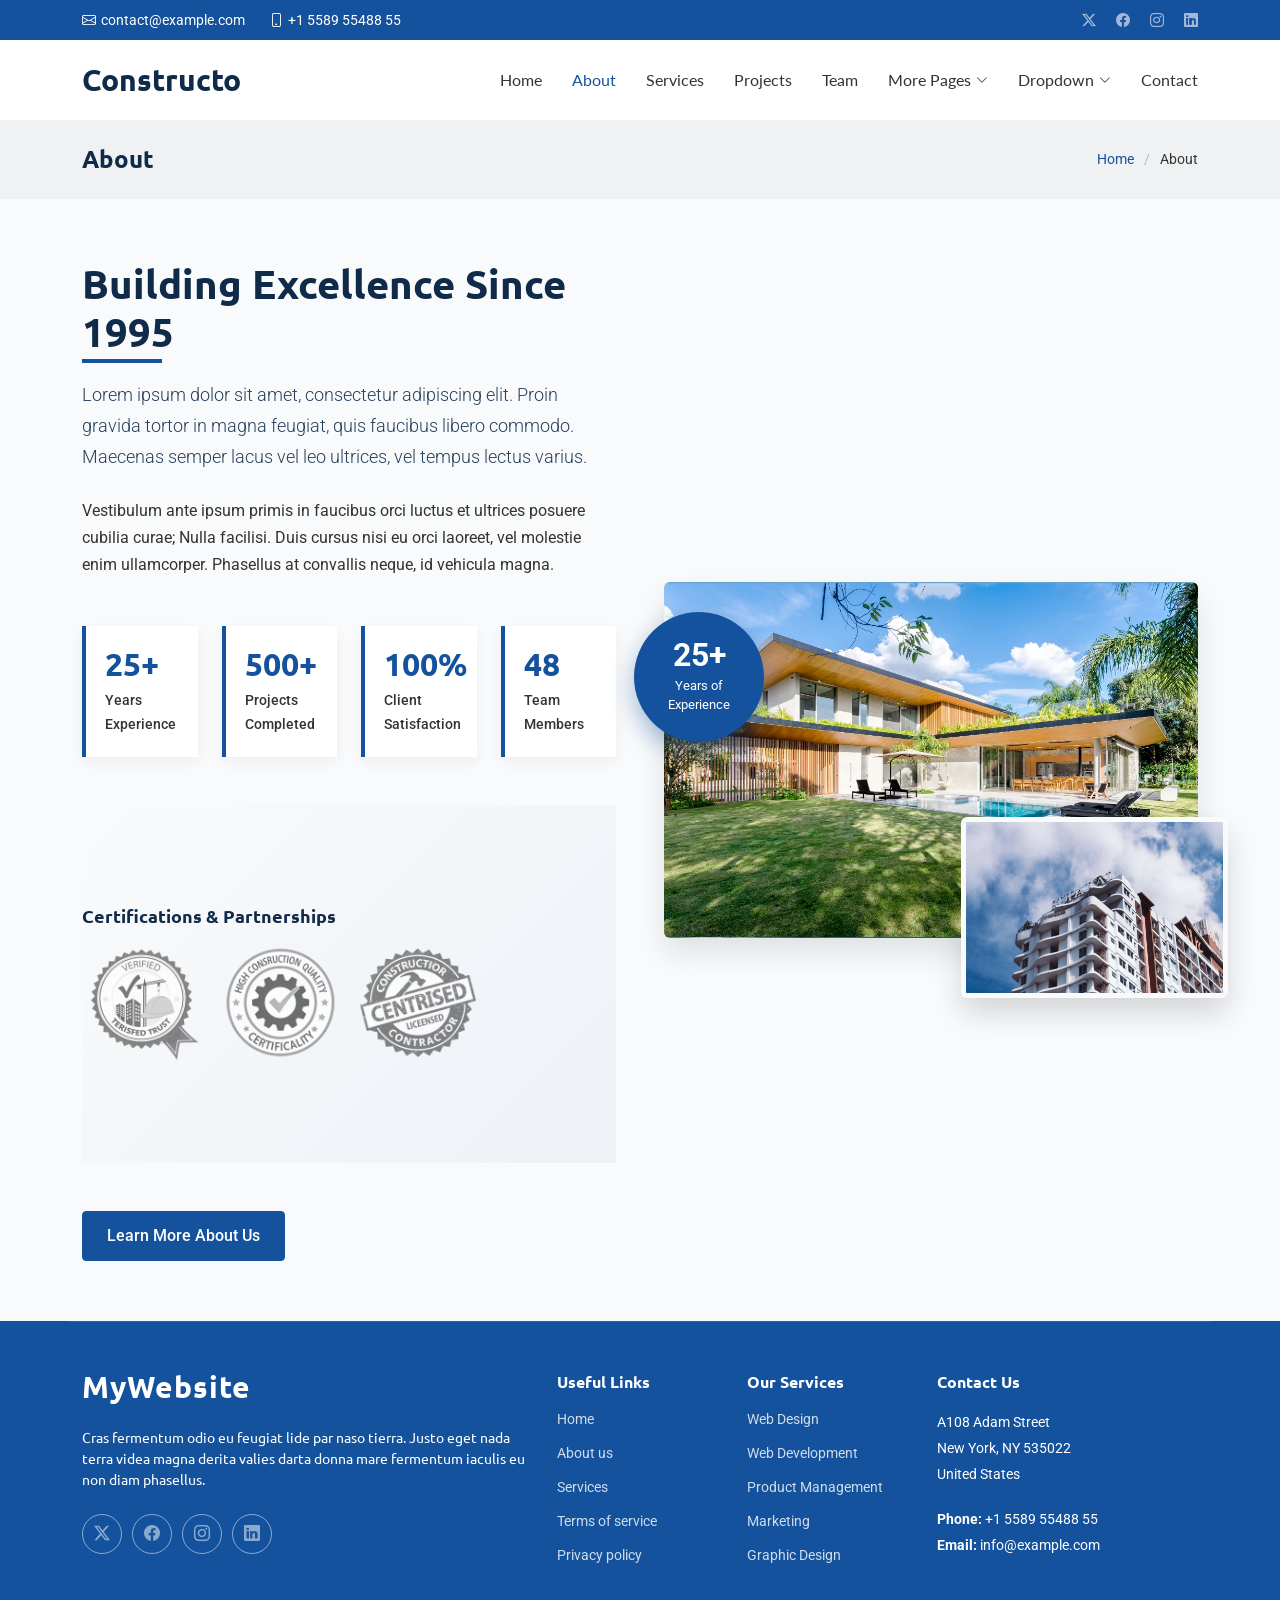
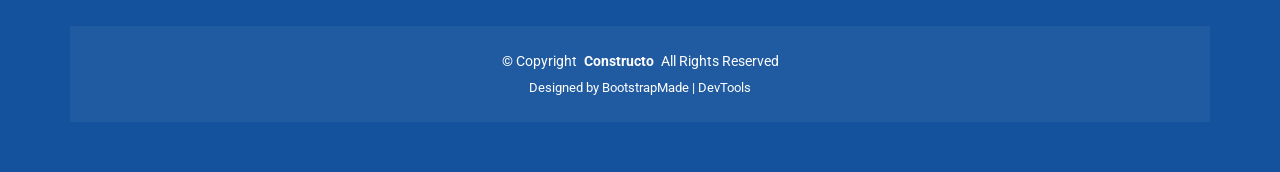
==== about.html @ e41c3160 "Initial Commit" ====
<!DOCTYPE html>
<html lang="en">

<head>
  <meta charset="utf-8">
  <meta content="width=device-width, initial-scale=1.0" name="viewport">
  <title>About - Constructo Bootstrap Template</title>
  <meta name="description" content="">
  <meta name="keywords" content="">

  <!-- Favicons -->
  <link href="assets/img/favicon.png" rel="icon">
  <link href="assets/img/apple-touch-icon.png" rel="apple-touch-icon">

  <!-- Fonts -->
  <link href="https://fonts.googleapis.com" rel="preconnect">
  <link href="https://fonts.gstatic.com" rel="preconnect" crossorigin>
  <link href="https://fonts.googleapis.com/css2?family=Roboto:ital,wght@0,100;0,300;0,400;0,500;0,700;0,900;1,100;1,300;1,400;1,500;1,700;1,900&family=Lato:ital,wght@0,100;0,300;0,400;0,700;0,900;1,100;1,300;1,400;1,700;1,900&family=Ubuntu:ital,wght@0,300;0,400;0,500;0,700;1,300;1,400;1,500;1,700&display=swap" rel="stylesheet">

  <!-- Vendor CSS Files -->
  <link href="assets/vendor/bootstrap/css/bootstrap.min.css" rel="stylesheet">
  <link href="assets/vendor/bootstrap-icons/bootstrap-icons.css" rel="stylesheet">
  <link href="assets/vendor/aos/aos.css" rel="stylesheet">
  <link href="assets/vendor/swiper/swiper-bundle.min.css" rel="stylesheet">
  <link href="assets/vendor/glightbox/css/glightbox.min.css" rel="stylesheet">

  <!-- Main CSS File -->
  <link href="assets/css/main.css" rel="stylesheet">

  <!-- =======================================================
  * Template Name: Constructo
  * Template URL: https://bootstrapmade.com/constructo-bootstrap-construction-template/
  * Updated: Aug 30 2025 with Bootstrap v5.3.8
  * Author: BootstrapMade.com
  * License: https://bootstrapmade.com/license/
  ======================================================== -->
</head>

<body class="about-page">

  <header id="header" class="header sticky-top">

    <div class="topbar d-flex align-items-center dark-background">
      <div class="container d-flex justify-content-center justify-content-md-between">
        <div class="contact-info d-flex align-items-center">
          <i class="bi bi-envelope d-flex align-items-center"><a href="mailto:contact@example.com">contact@example.com</a></i>
          <i class="bi bi-phone d-flex align-items-center ms-4"><span>+1 5589 55488 55</span></i>
        </div>
        <div class="social-links d-none d-md-flex align-items-center">
          <a href="#" class="twitter"><i class="bi bi-twitter-x"></i></a>
          <a href="#" class="facebook"><i class="bi bi-facebook"></i></a>
          <a href="#" class="instagram"><i class="bi bi-instagram"></i></a>
          <a href="#" class="linkedin"><i class="bi bi-linkedin"></i></a>
        </div>
      </div>
    </div><!-- End Top Bar -->

    <div class="branding d-flex align-items-cente">

      <div class="container position-relative d-flex align-items-center justify-content-between">
        <a href="index.html" class="logo d-flex align-items-center">
          <!-- Uncomment the line below if you also wish to use an image logo -->
          <!-- <img src="assets/img/logo.webp" alt=""> -->
          <h1 class="sitename">Constructo</h1>
        </a>

        <nav id="navmenu" class="navmenu">
          <ul>
            <li><a href="index.html">Home</a></li>
            <li><a href="about.html" class="active">About</a></li>
            <li><a href="services.html">Services</a></li>
            <li><a href="projects.html">Projects</a></li>
            <li><a href="team.html">Team</a></li>
            <li class="dropdown"><a href="#"><span>More Pages</span> <i class="bi bi-chevron-down toggle-dropdown"></i></a>
              <ul>
                <li><a href="service-details.html">Service Details</a></li>
                <li><a href="project-details.html">Project Details</a></li>
                <li><a href="quote.html">Quote Form</a></li>
                <li><a href="terms.html">Terms</a></li>
                <li><a href="privacy.html">Privacy</a></li>
                <li><a href="404.html">404</a></li>
              </ul>
            </li>
            <li class="dropdown"><a href="#"><span>Dropdown</span> <i class="bi bi-chevron-down toggle-dropdown"></i></a>
              <ul>
                <li><a href="#">Dropdown 1</a></li>
                <li class="dropdown"><a href="#"><span>Deep Dropdown</span> <i class="bi bi-chevron-down toggle-dropdown"></i></a>
                  <ul>
                    <li><a href="#">Deep Dropdown 1</a></li>
                    <li><a href="#">Deep Dropdown 2</a></li>
                    <li><a href="#">Deep Dropdown 3</a></li>
                    <li><a href="#">Deep Dropdown 4</a></li>
                    <li><a href="#">Deep Dropdown 5</a></li>
                  </ul>
                </li>
                <li><a href="#">Dropdown 2</a></li>
                <li><a href="#">Dropdown 3</a></li>
                <li><a href="#">Dropdown 4</a></li>
              </ul>
            </li>
            <li><a href="contact.html">Contact</a></li>
          </ul>
          <i class="mobile-nav-toggle d-xl-none bi bi-list"></i>
        </nav>

      </div>

    </div>

  </header>

  <main class="main">

    <!-- Page Title -->
    <div class="page-title light-background">
      <div class="container d-lg-flex justify-content-between align-items-center">
        <h1 class="mb-2 mb-lg-0">About</h1>
        <nav class="breadcrumbs">
          <ol>
            <li><a href="index.html">Home</a></li>
            <li class="current">About</li>
          </ol>
        </nav>
      </div>
    </div><!-- End Page Title -->

    <!-- About Section -->
    <section id="about" class="about section">

      <div class="container" data-aos="fade-up" data-aos-delay="100">

        <div class="row align-items-center g-5">
          <div class="col-lg-6">
            <div class="about-content" data-aos="fade-right" data-aos-delay="200">
              <h2>Building Excellence Since 1995</h2>
              <p class="lead">Lorem ipsum dolor sit amet, consectetur adipiscing elit. Proin gravida tortor in magna feugiat, quis faucibus libero commodo. Maecenas semper lacus vel leo ultrices, vel tempus lectus varius.</p>
              <p>Vestibulum ante ipsum primis in faucibus orci luctus et ultrices posuere cubilia curae; Nulla facilisi. Duis cursus nisi eu orci laoreet, vel molestie enim ullamcorper. Phasellus at convallis neque, id vehicula magna.</p>

              <div class="achievement-boxes row g-4 mt-4">
                <div class="col-6 col-md-3" data-aos="fade-up" data-aos-delay="300">
                  <div class="achievement-box">
                    <h3>25+</h3>
                    <p>Years Experience</p>
                  </div>
                </div>
                <div class="col-6 col-md-3" data-aos="fade-up" data-aos-delay="400">
                  <div class="achievement-box">
                    <h3>500+</h3>
                    <p>Projects Completed</p>
                  </div>
                </div>
                <div class="col-6 col-md-3" data-aos="fade-up" data-aos-delay="500">
                  <div class="achievement-box">
                    <h3>100%</h3>
                    <p>Client Satisfaction</p>
                  </div>
                </div>
                <div class="col-6 col-md-3" data-aos="fade-up" data-aos-delay="600">
                  <div class="achievement-box">
                    <h3>48</h3>
                    <p>Team Members</p>
                  </div>
                </div>
              </div>

              <div class="certifications mt-5" data-aos="fade-up" data-aos-delay="700">
                <h5>Certifications &amp; Partnerships</h5>
                <div class="row g-3 align-items-center">
                  <div class="col-4 col-md-3">
                    <img src="assets/img/construction/badge-4.webp" alt="Certification" class="img-fluid">
                  </div>
                  <div class="col-4 col-md-3">
                    <img src="assets/img/construction/badge-3.webp" alt="Certification" class="img-fluid">
                  </div>
                  <div class="col-4 col-md-3">
                    <img src="assets/img/construction/badge-5.webp" alt="Certification" class="img-fluid">
                  </div>
                </div>
              </div>

              <div class="cta-container mt-5" data-aos="fade-up" data-aos-delay="800">
                <a href="about.html" class="btn btn-primary">Learn More About Us</a>
              </div>
            </div>
          </div>

          <div class="col-lg-6">
            <div class="about-image position-relative" data-aos="fade-left" data-aos-delay="200">
              <img src="assets/img/construction/project-3.webp" alt="Construction Team" class="img-fluid main-image rounded">
              <div class="image-overlay">
                <img src="assets/img/construction/project-7.webp" alt="Construction Project" class="img-fluid rounded">
              </div>
              <div class="experience-badge" data-aos="zoom-in" data-aos-delay="500">
                <span>25+</span>
                <p>Years of Experience</p>
              </div>
            </div>
          </div>
        </div>

      </div>

    </section><!-- /About Section -->

  </main>

  <footer id="footer" class="footer dark-background">

    <div class="container footer-top">
      <div class="row gy-4">
        <div class="col-lg-5 col-md-12 footer-about">
          <a href="index.html" class="logo d-flex align-items-center">
            <span class="sitename">MyWebsite</span>
          </a>
          <p>Cras fermentum odio eu feugiat lide par naso tierra. Justo eget nada terra videa magna derita valies darta donna mare fermentum iaculis eu non diam phasellus.</p>
          <div class="social-links d-flex mt-4">
            <a href=""><i class="bi bi-twitter-x"></i></a>
            <a href=""><i class="bi bi-facebook"></i></a>
            <a href=""><i class="bi bi-instagram"></i></a>
            <a href=""><i class="bi bi-linkedin"></i></a>
          </div>
        </div>

        <div class="col-lg-2 col-6 footer-links">
          <h4>Useful Links</h4>
          <ul>
            <li><a href="#">Home</a></li>
            <li><a href="#">About us</a></li>
            <li><a href="#">Services</a></li>
            <li><a href="#">Terms of service</a></li>
            <li><a href="#">Privacy policy</a></li>
          </ul>
        </div>

        <div class="col-lg-2 col-6 footer-links">
          <h4>Our Services</h4>
          <ul>
            <li><a href="#">Web Design</a></li>
            <li><a href="#">Web Development</a></li>
            <li><a href="#">Product Management</a></li>
            <li><a href="#">Marketing</a></li>
            <li><a href="#">Graphic Design</a></li>
          </ul>
        </div>

        <div class="col-lg-3 col-md-12 footer-contact text-center text-md-start">
          <h4>Contact Us</h4>
          <p>A108 Adam Street</p>
          <p>New York, NY 535022</p>
          <p>United States</p>
          <p class="mt-4"><strong>Phone:</strong> <span>+1 5589 55488 55</span></p>
          <p><strong>Email:</strong> <span>info@example.com</span></p>
        </div>

      </div>
    </div>

    <div class="container copyright text-center mt-4">
      <p>© <span>Copyright</span> <strong class="px-1 sitename">Constructo</strong> <span>All Rights Reserved</span></p>
      <div class="credits">
        <!-- All the links in the footer should remain intact. -->
        <!-- You can delete the links only if you've purchased the pro version. -->
        <!-- Licensing information: https://bootstrapmade.com/license/ -->
        <!-- Purchase the pro version with working PHP/AJAX contact form: [buy-url] -->
        Designed by <a href="https://bootstrapmade.com/">BootstrapMade</a> | <a href="https://bootstrapmade.com/tools/">DevTools</a>
      </div>
    </div>

  </footer>

  <!-- Scroll Top -->
  <a href="#" id="scroll-top" class="scroll-top d-flex align-items-center justify-content-center"><i class="bi bi-arrow-up-short"></i></a>

  <!-- Preloader -->
  <div id="preloader"></div>

  <!-- Vendor JS Files -->
  <script src="assets/vendor/bootstrap/js/bootstrap.bundle.min.js"></script>
  <script src="assets/vendor/php-email-form/validate.js"></script>
  <script src="assets/vendor/aos/aos.js"></script>
  <script src="assets/vendor/swiper/swiper-bundle.min.js"></script>
  <script src="assets/vendor/glightbox/js/glightbox.min.js"></script>

  <!-- Main JS File -->
  <script src="assets/js/main.js"></script>

</body>

</html>
---- assets/css/main.css ----
@charset "UTF-8";

/*--------------------------------------------------------------
# Font & Color Variables
# Help: https://bootstrapmade.com/color-system/
--------------------------------------------------------------*/
/* Fonts */
:root {
  --default-font: "Roboto",  system-ui, -apple-system, "Segoe UI", Roboto, "Helvetica Neue", Arial, "Noto Sans", "Liberation Sans", sans-serif, "Apple Color Emoji", "Segoe UI Emoji", "Segoe UI Symbol", "Noto Color Emoji";
  --heading-font: "Ubuntu",  sans-serif;
  --nav-font: "Lato",  sans-serif;
}

/* Global Colors - The following color variables are used throughout the website. Updating them here will change the color scheme of the entire website */
:root { 
  --background-color: #f9fafb; /* Background color for the entire website, including individual sections */
  --default-color: #333333; /* Default color used for the majority of the text content across the entire website */
  --heading-color: #102a49; /* Color for headings, subheadings and title throughout the website */
  --accent-color: #14529d; /* Accent color that represents your brand on the website. It's used for buttons, links, and other elements that need to stand out */
  --surface-color: #ffffff; /* The surface color is used as a background of boxed elements within sections, such as cards, icon boxes, or other elements that require a visual separation from the global background. */
  --contrast-color: #ffffff; /* Contrast color for text, ensuring readability against backgrounds of accent, heading, or default colors. */
}

/* Nav Menu Colors - The following color variables are used specifically for the navigation menu. They are separate from the global colors to allow for more customization options */
:root {
  --nav-color: #333333;  /* The default color of the main navmenu links */
  --nav-hover-color: #14529d; /* Applied to main navmenu links when they are hovered over or active */
  --nav-mobile-background-color: #ffffff; /* Used as the background color for mobile navigation menu */
  --nav-dropdown-background-color: #ffffff; /* Used as the background color for dropdown items that appear when hovering over primary navigation items */
  --nav-dropdown-color: #333333; /* Used for navigation links of the dropdown items in the navigation menu. */
  --nav-dropdown-hover-color: #14529d; /* Similar to --nav-hover-color, this color is applied to dropdown navigation links when they are hovered over. */
}

/* Color Presets - These classes override global colors when applied to any section or element, providing reuse of the sam color scheme. */

.light-background {
  --background-color: #eff1f3;
  --surface-color: #ffffff;
}

.dark-background {
  --background-color: #14529d;
  --default-color: #ffffff;
  --heading-color: #ffffff;
  --accent-color: #ffffff;
  --surface-color: #252525;
  --contrast-color: #ffffff;
}

/* Smooth scroll */
:root {
  scroll-behavior: smooth;
}

/*--------------------------------------------------------------
# General Styling & Shared Classes
--------------------------------------------------------------*/
body {
  color: var(--default-color);
  background-color: var(--background-color);
  font-family: var(--default-font);
}

a {
  color: var(--accent-color);
  text-decoration: none;
  transition: 0.3s;
}

a:hover {
  color: color-mix(in srgb, var(--accent-color), transparent 25%);
  text-decoration: none;
}

h1,
h2,
h3,
h4,
h5,
h6 {
  color: var(--heading-color);
  font-family: var(--heading-font);
}

/* PHP Email Form Messages
------------------------------*/
.php-email-form .error-message {
  display: none;
  background: #df1529;
  color: #ffffff;
  text-align: left;
  padding: 15px;
  margin-bottom: 24px;
  font-weight: 600;
}

.php-email-form .sent-message {
  display: none;
  color: #ffffff;
  background: #059652;
  text-align: center;
  padding: 15px;
  margin-bottom: 24px;
  font-weight: 600;
}

.php-email-form .loading {
  display: none;
  background: var(--surface-color);
  text-align: center;
  padding: 15px;
  margin-bottom: 24px;
}

.php-email-form .loading:before {
  content: "";
  display: inline-block;
  border-radius: 50%;
  width: 24px;
  height: 24px;
  margin: 0 10px -6px 0;
  border: 3px solid var(--accent-color);
  border-top-color: var(--surface-color);
  animation: php-email-form-loading 1s linear infinite;
}

@keyframes php-email-form-loading {
  0% {
    transform: rotate(0deg);
  }

  100% {
    transform: rotate(360deg);
  }
}

/*--------------------------------------------------------------
# Global Header
--------------------------------------------------------------*/
.header {
  --background-color: #ffffff;
  color: var(--default-color);
  transition: all 0.5s;
  z-index: 997;
  background-color: var(--background-color);
}

.header .topbar {
  background-color: var(--background-color);
  height: 40px;
  padding: 0;
  font-size: 14px;
  transition: all 0.5s;
}

.header .topbar .contact-info i {
  font-style: normal;
  color: var(--contrast-color);
}

.header .topbar .contact-info i a,
.header .topbar .contact-info i span {
  padding-left: 5px;
  color: var(--contrast-color);
}

@media (max-width: 575px) {

  .header .topbar .contact-info i a,
  .header .topbar .contact-info i span {
    font-size: 13px;
  }
}

.header .topbar .contact-info i a {
  line-height: 0;
  transition: 0.3s;
}

.header .topbar .contact-info i a:hover {
  color: var(--contrast-color);
  text-decoration: underline;
}

.header .topbar .social-links a {
  color: color-mix(in srgb, var(--contrast-color), transparent 40%);
  line-height: 0;
  transition: 0.3s;
  margin-left: 20px;
}

.header .topbar .social-links a:hover {
  color: var(--contrast-color);
}

.header .branding {
  min-height: 60px;
  padding: 10px 0;
}

.logo {
  line-height: 1;
}

.logo img {
  max-height: 76px;
  margin-right: 8px;
}

.logo h1 {
  font-size: 30px;
  margin: 0;
  font-weight: 700;
  color: var(--heading-color);
}

.scrolled .header {
  box-shadow: 0px 0 18px rgba(0, 0, 0, 0.1);
}

.scrolled .header .topbar {
  height: 0;
  visibility: hidden;
  overflow: hidden;
}
.btn-get-quote {
  display: inline-block;
  padding: 12px 26px;
  background-color: var(--accent-color);
  color: var(--contrast-color);
  border-radius: 22px;
  font-weight: 600;
  transition: all 0.3s ease;
  font-size: 15px !important;
}

.btn-get-quote:hover {
  background-color: color-mix(in srgb, var(--accent-color), black 15%);
  transform: translateY(-3px);
  box-shadow: 0 10px 20px rgba(0, 0, 0, 0.1);
  color: #fff;
}
/*--------------------------------------------------------------
# Navigation Menu
--------------------------------------------------------------*/
/* Navmenu - Desktop */
@media (min-width: 1200px) {
  .navmenu {
    padding: 0;
  }

  .navmenu ul {
    margin: 0;
    padding: 0;
    display: flex;
    list-style: none;
    align-items: center;
  }

  .navmenu li {
    position: relative;
  }

  .navmenu a,
  .navmenu a:focus {
    color: var(--nav-color);
    padding: 18px 15px;
    font-size: 16px;
    font-family: var(--nav-font);
    font-weight: 400;
    display: flex;
    align-items: center;
    justify-content: space-between;
    white-space: nowrap;
    transition: 0.3s;
  }

  .navmenu a i,
  .navmenu a:focus i {
    font-size: 12px;
    line-height: 0;
    margin-left: 5px;
    transition: 0.3s;
  }

  .navmenu li:last-child a {
    padding-right: 0;
  }

  .navmenu li:hover>a,
  .navmenu .active,
  .navmenu .active:focus {
    color: var(--nav-hover-color);
  }

  .navmenu .dropdown ul {
    margin: 0;
    padding: 10px 0;
    background: var(--nav-dropdown-background-color);
    display: block;
    position: absolute;
    visibility: hidden;
    left: 14px;
    top: 130%;
    opacity: 0;
    transition: 0.3s;
    border-radius: 4px;
    z-index: 99;
    box-shadow: 0px 0px 30px rgba(0, 0, 0, 0.1);
  }

  .navmenu .dropdown ul li {
    min-width: 200px;
  }

  .navmenu .dropdown ul a {
    padding: 10px 20px;
    font-size: 15px;
    text-transform: none;
    color: var(--nav-dropdown-color);
  }

  .navmenu .dropdown ul a i {
    font-size: 12px;
  }

  .navmenu .dropdown ul a:hover,
  .navmenu .dropdown ul .active:hover,
  .navmenu .dropdown ul li:hover>a {
    color: var(--nav-dropdown-hover-color);
  }

  .navmenu .dropdown:hover>ul {
    opacity: 1;
    top: 100%;
    visibility: visible;
  }

  .navmenu .dropdown .dropdown ul {
    top: 0;
    left: -90%;
    visibility: hidden;
  }

  .navmenu .dropdown .dropdown:hover>ul {
    opacity: 1;
    top: 0;
    left: -100%;
    visibility: visible;
  }
}

/* Navmenu - Mobile */
@media (max-width: 1199px) {
  .mobile-nav-toggle {
    color: var(--nav-color);
    font-size: 28px;
    line-height: 0;
    margin-right: 10px;
    cursor: pointer;
    transition: color 0.3s;
  }

  .navmenu {
    padding: 0;
    z-index: 9997;
  }

  .navmenu ul {
    display: none;
    list-style: none;
    position: absolute;
    inset: 60px 20px 20px 20px;
    padding: 10px 0;
    margin: 0;
    border-radius: 6px;
    background-color: var(--nav-mobile-background-color);
    overflow-y: auto;
    transition: 0.3s;
    z-index: 9998;
    box-shadow: 0px 0px 30px rgba(0, 0, 0, 0.1);
  }

  .navmenu a,
  .navmenu a:focus {
    color: var(--nav-dropdown-color);
    padding: 10px 20px;
    font-family: var(--nav-font);
    font-size: 17px;
    font-weight: 500;
    display: flex;
    align-items: center;
    justify-content: space-between;
    white-space: nowrap;
    transition: 0.3s;
  }

  .navmenu a i,
  .navmenu a:focus i {
    font-size: 12px;
    line-height: 0;
    margin-left: 5px;
    width: 30px;
    height: 30px;
    display: flex;
    align-items: center;
    justify-content: center;
    border-radius: 50%;
    transition: 0.3s;
    background-color: color-mix(in srgb, var(--accent-color), transparent 90%);
  }

  .navmenu a i:hover,
  .navmenu a:focus i:hover {
    background-color: var(--accent-color);
    color: var(--contrast-color);
  }

  .navmenu a:hover,
  .navmenu .active,
  .navmenu .active:focus {
    color: var(--nav-dropdown-hover-color);
  }

  .navmenu .active i,
  .navmenu .active:focus i {
    background-color: var(--accent-color);
    color: var(--contrast-color);
    transform: rotate(180deg);
  }

  .navmenu .dropdown ul {
    position: static;
    display: none;
    z-index: 99;
    padding: 10px 0;
    margin: 10px 20px;
    background-color: var(--nav-dropdown-background-color);
    border: 1px solid color-mix(in srgb, var(--default-color), transparent 90%);
    box-shadow: none;
    transition: all 0.5s ease-in-out;
  }

  .navmenu .dropdown ul ul {
    background-color: rgba(33, 37, 41, 0.1);
  }

  .navmenu .dropdown>.dropdown-active {
    display: block;
    background-color: rgba(33, 37, 41, 0.03);
  }

  .mobile-nav-active {
    overflow: hidden;
  }

  .mobile-nav-active .mobile-nav-toggle {
    color: #fff;
    position: absolute;
    font-size: 32px;
    top: 15px;
    right: 15px;
    margin-right: 0;
    z-index: 9999;
  }

  .mobile-nav-active .navmenu {
    position: fixed;
    overflow: hidden;
    inset: 0;
    background: rgba(33, 37, 41, 0.8);
    transition: 0.3s;
  }

  .mobile-nav-active .navmenu>ul {
    display: block;
  }
}
.nav-wrapper {
  display: flex;
  align-items: center;
}

/* Left */
.nav-wrapper .logo {
  flex: 1;
}

/* Center */
.nav-wrapper .navmenu {
  flex: 1;
  display: flex;
  justify-content: center;
}

/* Right */
.quote-wrapper {
  flex: 1;
  display: flex;
  justify-content: flex-end;
}
/*--------------------------------------------------------------
# Global Footer
--------------------------------------------------------------*/
.footer {
  color: var(--default-color);
  background-color: var(--background-color);
  font-size: 14px;
  padding-bottom: 50px;
  position: relative;
}

.footer .footer-top {
  padding-top: 50px;
  border-top: 1px solid color-mix(in srgb, var(--default-color), transparent 90%);
}

.footer .footer-about .logo {
  line-height: 1;
  margin-bottom: 25px;
}

.footer .footer-about .logo img {
  max-height: 40px;
  margin-right: 6px;
}

.footer .footer-about .logo span {
  color: var(--heading-color);
  font-size: 30px;
  font-weight: 700;
  letter-spacing: 1px;
  font-family: var(--heading-font);
}

.footer .footer-about p {
  font-size: 14px;
  font-family: var(--heading-font);
}

.footer .social-links a {
  display: flex;
  align-items: center;
  justify-content: center;
  width: 40px;
  height: 40px;
  border-radius: 50%;
  border: 1px solid color-mix(in srgb, var(--default-color), transparent 50%);
  font-size: 16px;
  color: color-mix(in srgb, var(--default-color), transparent 50%);
  margin-right: 10px;
  transition: 0.3s;
}

.footer .social-links a:hover {
  color: var(--accent-color);
  border-color: var(--accent-color);
}

.footer h4 {
  font-size: 16px;
  font-weight: bold;
  position: relative;
  padding-bottom: 12px;
}

.footer .footer-links {
  margin-bottom: 30px;
}

.footer .footer-links ul {
  list-style: none;
  padding: 0;
  margin: 0;
}

.footer .footer-links ul i {
  padding-right: 2px;
  font-size: 12px;
  line-height: 0;
}

.footer .footer-links ul li {
  padding: 10px 0;
  display: flex;
  align-items: center;
}

.footer .footer-links ul li:first-child {
  padding-top: 0;
}

.footer .footer-links ul a {
  color: color-mix(in srgb, var(--default-color), transparent 20%);
  display: inline-block;
  line-height: 1;
}

.footer .footer-links ul a:hover {
  color: var(--accent-color);
}

.footer .footer-contact p {
  margin-bottom: 5px;
}

.footer .copyright {
  padding-top: 25px;
  padding-bottom: 25px;
  background-color: color-mix(in srgb, var(--default-color), transparent 95%);
}

.footer .copyright p {
  margin-bottom: 0;
}

.footer .credits {
  margin-top: 6px;
  font-size: 13px;
}

/*--------------------------------------------------------------
# Preloader
--------------------------------------------------------------*/
#preloader {
  position: fixed;
  inset: 0;
  z-index: 999999;
  overflow: hidden;
  background: var(--background-color);
  transition: all 0.6s ease-out;
}

#preloader:before {
  content: "";
  position: fixed;
  top: calc(50% - 30px);
  left: calc(50% - 30px);
  border: 6px solid #ffffff;
  border-color: var(--accent-color) transparent var(--accent-color) transparent;
  border-radius: 50%;
  width: 60px;
  height: 60px;
  animation: animate-preloader 1.5s linear infinite;
}

@keyframes animate-preloader {
  0% {
    transform: rotate(0deg);
  }

  100% {
    transform: rotate(360deg);
  }
}

/*--------------------------------------------------------------
# Scroll Top Button
--------------------------------------------------------------*/
.scroll-top {
  position: fixed;
  visibility: hidden;
  opacity: 0;
  right: 15px;
  bottom: 15px;
  z-index: 99999;
  background-color: var(--accent-color);
  width: 40px;
  height: 40px;
  border-radius: 4px;
  transition: all 0.4s;
}

.scroll-top i {
  font-size: 24px;
  color: var(--contrast-color);
  line-height: 0;
}

.scroll-top:hover {
  background-color: color-mix(in srgb, var(--accent-color), transparent 20%);
  color: var(--contrast-color);
}

.scroll-top.active {
  visibility: visible;
  opacity: 1;
}

/*--------------------------------------------------------------
# Disable aos animation delay on mobile devices
--------------------------------------------------------------*/
@media screen and (max-width: 768px) {
  [data-aos-delay] {
    transition-delay: 0 !important;
  }
}

/*--------------------------------------------------------------
# Global Page Titles & Breadcrumbs
--------------------------------------------------------------*/
.page-title {
  color: var(--default-color);
  background-color: var(--background-color);
  padding: 25px 0;
  position: relative;
}

.page-title h1 {
  font-size: 24px;
  font-weight: 700;
}

.page-title .breadcrumbs ol {
  display: flex;
  flex-wrap: wrap;
  list-style: none;
  padding: 0;
  margin: 0;
  font-size: 14px;
  font-weight: 400;
}

.page-title .breadcrumbs ol li+li {
  padding-left: 10px;
}

.page-title .breadcrumbs ol li+li::before {
  content: "/";
  display: inline-block;
  padding-right: 10px;
  color: color-mix(in srgb, var(--default-color), transparent 70%);
}

/*--------------------------------------------------------------
# Global Sections
--------------------------------------------------------------*/
section,
.section {
  color: var(--default-color);
  background-color: var(--background-color);
  padding: 60px 0;
  scroll-margin-top: 90px;
  overflow: clip;
}

@media (max-width: 1199px) {

  section,
  .section {
    scroll-margin-top: 66px;
  }
}

/*--------------------------------------------------------------
# Global Section Titles
--------------------------------------------------------------*/
.section-title {
  padding-bottom: 60px;
  position: relative;
}

.section-title h2 {
  font-size: 24px;
  font-weight: 700;
  padding: 0;
  line-height: 1px;
  margin: 0;
  letter-spacing: 0.5px;
  text-transform: uppercase;
  position: relative;
}

.section-title h2::after {
  content: "";
  width: 120px;
  height: 1px;
  display: inline-block;
  background: var(--accent-color);
  margin: 4px 10px;
}

.section-title p {
  color: color-mix(in srgb, var(--default-color), transparent 50%);
  margin: 5px 0 0 0;
  font-size: 16px;
  font-weight: 500;
  font-family: var(--heading-font);
}

/*--------------------------------------------------------------
# Hero Section
--------------------------------------------------------------*/
.hero {
  position: relative;
  padding: 120px 0;
  background-color: var(--background-color);
  overflow: hidden;
}

.hero::before {
  content: "";
  position: absolute;
  top: 0;
  left: 0;
  width: 100%;
  height: 100%;
  background-image: url("../img/construction/showcase-5.webp");
  background-size: cover;
  background-position: center;
  opacity: 0.05;
  z-index: 0;
}

.hero .container {
  position: relative;
  z-index: 1;
}

.hero .hero-content {
  margin-bottom: 30px;
}

.hero .hero-content .subtitle {
  display: inline-block;
  font-weight: 600;
  font-size: 14px;
  text-transform: uppercase;
  color: var(--accent-color);
  margin-bottom: 15px;
  letter-spacing: 1px;
  position: relative;
  padding-left: 25px;
}

.hero .hero-content .subtitle::before {
  content: "";
  position: absolute;
  left: 0;
  top: 50%;
  width: 15px;
  height: 2px;
  background-color: var(--accent-color);
  transform: translateY(-50%);
}

.hero .hero-content h1 {
  font-size: 48px;
  font-weight: 700;
  margin-bottom: 20px;
  line-height: 1.2;
}

@media (max-width: 992px) {
  .hero .hero-content h1 {
    font-size: 36px;
  }
}

@media (max-width: 768px) {
  .hero .hero-content h1 {
    font-size: 32px;
  }
}

.hero .hero-content p {
  font-size: 18px;
  margin-bottom: 30px;
  color: color-mix(in srgb, var(--default-color), transparent 20%);
}

.hero .hero-buttons {
  display: flex;
  gap: 15px;
  margin-bottom: 40px;
}

@media (max-width: 576px) {
  .hero .hero-buttons {
    flex-direction: column;
    gap: 10px;
  }
}

.hero .hero-buttons .btn-primary {
  display: inline-block;
  padding: 14px 32px;
  background-color: var(--accent-color);
  color: var(--contrast-color);
  border-radius: 4px;
  font-weight: 600;
  transition: all 0.3s ease;
}

.hero .hero-buttons .btn-primary:hover {
  background-color: color-mix(in srgb, var(--accent-color), black 15%);
  transform: translateY(-3px);
  box-shadow: 0 10px 20px rgba(0, 0, 0, 0.1);
}

.hero .hero-buttons .btn-secondary {
  display: inline-block;
  padding: 14px 32px;
  background-color: transparent;
  color: var(--default-color);
  border: 1px solid color-mix(in srgb, var(--default-color), transparent 70%);
  border-radius: 4px;
  font-weight: 600;
  transition: all 0.3s ease;
}

.hero .hero-buttons .btn-secondary:hover {
  background-color: color-mix(in srgb, var(--default-color), transparent 95%);
  border-color: var(--default-color);
  transform: translateY(-3px);
}

.hero .trust-badges {
  display: flex;
  gap: 30px;
}

@media (max-width: 768px) {
  .hero .trust-badges {
    flex-wrap: wrap;
    gap: 20px;
  }
}

.hero .trust-badges .badge-item {
  display: flex;
  align-items: center;
  gap: 12px;
}

.hero .trust-badges .badge-item i {
  font-size: 32px;
  color: var(--accent-color);
}

.hero .trust-badges .badge-item .badge-text {
  display: flex;
  flex-direction: column;
}

.hero .trust-badges .badge-item .badge-text .count {
  font-size: 24px;
  font-weight: 700;
  color: var(--heading-color);
  line-height: 1;
}

.hero .trust-badges .badge-item .badge-text .label {
  font-size: 14px;
  color: color-mix(in srgb, var(--default-color), transparent 30%);
}

.hero .hero-image {
  position: relative;
  border-radius: 8px;
  overflow: hidden;
  box-shadow: 0 20px 40px rgba(0, 0, 0, 0.1);
}

.hero .hero-image img {
  width: 100%;
  height: auto;
  border-radius: 8px;
  transition: transform 0.5s ease;
}

.hero .hero-image:hover img {
  transform: scale(1.05);
}

.hero .hero-image .image-badge {
  position: absolute;
  bottom: 30px;
  left: 30px;
  background-color: var(--accent-color);
  color: var(--contrast-color);
  padding: 15px 20px;
  border-radius: 4px;
  box-shadow: 0 5px 15px rgba(0, 0, 0, 0.1);
}

.hero .hero-image .image-badge span {
  display: block;
  font-weight: 700;
  font-size: 18px;
}

.hero .hero-image .image-badge p {
  margin: 0;
  font-size: 14px;
  opacity: 0.9;
}

@media (max-width: 992px) {
  .hero {
    padding: 80px 0;
  }

  .hero .hero-content {
    margin-bottom: 50px;
  }
}

/*--------------------------------------------------------------
# About Section
--------------------------------------------------------------*/
.about {
  position: relative;
}

.about .about-content h2 {
  font-size: 2.5rem;
  font-weight: 700;
  margin-bottom: 1.5rem;
  position: relative;
}

.about .about-content h2:after {
  content: "";
  position: absolute;
  left: 0;
  bottom: -0.5rem;
  width: 80px;
  height: 4px;
  background-color: var(--accent-color);
}

.about .about-content .lead {
  font-size: 1.15rem;
  margin-bottom: 1.5rem;
  color: color-mix(in srgb, var(--heading-color), transparent 10%);
}

.about .about-content p {
  margin-bottom: 1rem;
  line-height: 1.7;
}

.about .achievement-boxes .achievement-box {
  background-color: var(--surface-color);
  border-left: 4px solid var(--accent-color);
  padding: 1.2rem;
  height: 100%;
  box-shadow: 0 5px 15px rgba(0, 0, 0, 0.05);
  transition: all 0.3s ease;
}

.about .achievement-boxes .achievement-box:hover {
  transform: translateY(-5px);
  box-shadow: 0 8px 20px rgba(0, 0, 0, 0.08);
}

.about .achievement-boxes .achievement-box h3 {
  font-size: 2rem;
  font-weight: 700;
  margin-bottom: 0.3rem;
  color: var(--accent-color);
}

.about .achievement-boxes .achievement-box p {
  margin-bottom: 0;
  font-size: 0.9rem;
  font-weight: 500;
}

.about .certifications h5 {
  font-size: 1.1rem;
  margin-bottom: 1rem;
  font-weight: 600;
}

.about .certifications img {
  transition: transform 0.3s ease;
  filter: grayscale(100%);
  opacity: 0.7;
}

.about .certifications img:hover {
  filter: grayscale(0);
  opacity: 1;
  transform: scale(1.05);
}

.about .cta-container .btn-primary {
  background-color: var(--accent-color);
  border-color: var(--accent-color);
  color: var(--contrast-color);
  padding: 0.75rem 1.5rem;
  font-weight: 500;
  border-radius: 4px;
  transition: all 0.3s ease;
}

.about .cta-container .btn-primary:hover {
  background-color: color-mix(in srgb, var(--accent-color), #000 10%);
  border-color: color-mix(in srgb, var(--accent-color), #000 10%);
  transform: translateY(-3px);
  box-shadow: 0 5px 15px color-mix(in srgb, var(--accent-color), transparent 70%);
}

.about .about-image {
  position: relative;
}

.about .about-image .main-image {
  border-radius: 8px;
  box-shadow: 0 15px 30px rgba(0, 0, 0, 0.1);
  width: 100%;
}

.about .about-image .image-overlay {
  position: absolute;
  bottom: -60px;
  right: -30px;
  width: 50%;
  z-index: 2;
  border-radius: 8px;
  box-shadow: 0 15px 30px rgba(0, 0, 0, 0.15);
}

.about .about-image .image-overlay img {
  border: 5px solid var(--background-color);
}

.about .about-image .experience-badge {
  position: absolute;
  top: 30px;
  left: -30px;
  background-color: var(--accent-color);
  color: var(--contrast-color);
  padding: 1.5rem;
  border-radius: 50%;
  width: 130px;
  height: 130px;
  display: flex;
  flex-direction: column;
  justify-content: center;
  align-items: center;
  text-align: center;
  box-shadow: 0 10px 25px color-mix(in srgb, var(--accent-color), transparent 60%);
}

.about .about-image .experience-badge span {
  font-size: 2rem;
  font-weight: 700;
  line-height: 1;
}

.about .about-image .experience-badge p {
  font-size: 0.8rem;
  margin-bottom: 0;
  margin-top: 0.3rem;
}

.about .about-image .experience-badge2 {
  position: absolute;
  bottom: 30px;
  left: -30px;
  background: #fff;
  padding: 12px 18px;
  border-radius: 24px;
  min-width: 140px;
  min-height: 70px;

  display: flex;
  flex-direction: row;
  align-items: center;
  gap: 18px;

  box-shadow: 0 12px 35px rgba(0, 0, 0, 0.08);
}

/* Icon */
.about .about-image .experience-badge2::before {
  content: "\F586";
  font-family: "bootstrap-icons";
  font-size: 22px;
  color: #f07d18;
  line-height: 1;
}

/* Text wrapper */
.about .about-image .experience-badge2 .badge-content {
  display: flex;
  flex-direction: column;
}

/* Top 1% */
.about .about-image .experience-badge2 span {
  font-size: 22px !important;
  font-weight: 700;
  line-height: 1;
  color: #0b2b5c;
  margin: 0;
  font-family: serif;
}

/* Subtitle */
.about .about-image .experience-badge2 p {
  font-size: 15px;
  color: #4c5b70;
  margin: 8px 0 0;
  line-height: 1.3;
}

@media (max-width: 991.98px) {
  .about .about-image {
    margin-top: 3rem;
  }

  .about .about-image .image-overlay {
    bottom: -40px;
    right: -20px;
  }

  .about .about-image .experience-badge {
    width: 100px;
    height: 100px;
    padding: 1rem;
    left: -20px;
  }

  .about .about-image .experience-badge span {
    font-size: 1.5rem;
  }

  .about .about-image .experience-badge p {
    font-size: 0.7rem;
  }
}

@media (max-width: 767.98px) {
  .about .achievement-boxes .achievement-box {
    padding: 1rem;
  }

  .about .achievement-boxes .achievement-box h3 {
    font-size: 1.8rem;
  }

  .about .achievement-boxes .achievement-box p {
    font-size: 0.8rem;
  }

  .about .about-image .image-overlay {
    bottom: -30px;
    right: 0;
    width: 40%;
  }
}

/*--------------------------------------------------------------
# Services Section
--------------------------------------------------------------*/
.services {
  position: relative;
}

.services .service-card {
  background-color: var(--surface-color);
  padding: 2.5rem;
  border-radius: 8px;
  box-shadow: 0 10px 30px rgba(0, 0, 0, 0.05);
  height: 100%;
  position: relative;
  transition: all 0.3s ease;
  overflow: hidden;
}

.services .service-card:hover {
  transform: translateY(-5px);
  box-shadow: 0 15px 35px rgba(0, 0, 0, 0.1);
}

.services .service-card.featured {
  border: 2px solid var(--accent-color);
}

.services .service-card.featured .service-icon {
  background-color: color-mix(in srgb, var(--accent-color), transparent 85%);
}

.services .service-card .service-badge {
  position: absolute;
  top: 0;
  right: 0;
  background-color: var(--accent-color);
  color: var(--contrast-color);
  font-size: 0.75rem;
  font-weight: 600;
  padding: 0.25rem 1rem;
  border-radius: 0 0 0 8px;
}

.services .service-card .service-icon {
  width: 70px;
  height: 70px;
  border-radius: 50%;
  display: flex;
  align-items: center;
  justify-content: center;
  margin-bottom: 1.5rem;
  background-color: color-mix(in srgb, var(--heading-color), transparent 90%);
  transition: all 0.3s ease;
}

.services .service-card .service-icon i {
  font-size: 2rem;
  color: var(--accent-color);
}

.services .service-card h3 {
  font-size: 1.5rem;
  margin-bottom: 1rem;
  font-weight: 700;
}

.services .service-card p {
  margin-bottom: 1.5rem;
  color: color-mix(in srgb, var(--default-color), transparent 20%);
}

.services .service-card .service-features {
  display: flex;
  flex-direction: column;
  gap: 0.5rem;
  margin-bottom: 1.5rem;
}

.services .service-card .service-features span {
  display: flex;
  align-items: center;
  gap: 0.5rem;
  font-size: 0.9rem;
}

.services .service-card .service-features span i {
  color: var(--accent-color);
}

.services .service-card .service-link {
  display: inline-flex;
  align-items: center;
  gap: 0.5rem;
  font-weight: 600;
  color: var(--accent-color);
  transition: all 0.3s ease;
}

.services .service-card .service-link:hover {
  gap: 0.75rem;
}

.services .service-image-block {
  height: 100%;
  border-radius: 8px;
  overflow: hidden;
  box-shadow: 0 10px 30px rgba(0, 0, 0, 0.1);
}

.services .service-image-block img {
  width: 100%;
  height: 100%;
  object-fit: cover;
}

.services .service-list-block {
  height: 100%;
  padding: 2rem;
  display: flex;
  flex-direction: column;
}

.services .service-list-block h3 {
  font-size: 1.75rem;
  margin-bottom: 1rem;
  font-weight: 700;
}

.services .service-list-block p {
  margin-bottom: 2rem;
  color: color-mix(in srgb, var(--default-color), transparent 20%);
}

.services .service-list {
  display: flex;
  flex-direction: column;
  gap: 1.5rem;
}

.services .service-list-item {
  display: flex;
  gap: 1rem;
  padding-bottom: 1.5rem;
  border-bottom: 1px solid color-mix(in srgb, var(--default-color), transparent 90%);
}

.services .service-list-item:last-child {
  border-bottom: none;
  padding-bottom: 0;
}

.services .service-list-item .service-list-icon {
  flex-shrink: 0;
  width: 50px;
  height: 50px;
  border-radius: 8px;
  display: flex;
  align-items: center;
  justify-content: center;
  background-color: color-mix(in srgb, var(--accent-color), transparent 85%);
}

.services .service-list-item .service-list-icon i {
  font-size: 1.5rem;
  color: var(--accent-color);
}

.services .service-list-item .service-list-content h4 {
  font-size: 1.2rem;
  margin-bottom: 0.5rem;
  font-weight: 600;
}

.services .service-list-item .service-list-content p {
  margin-bottom: 0;
  font-size: 0.95rem;
  color: color-mix(in srgb, var(--default-color), transparent 20%);
}

.services .cta-container {
  position: relative;
  margin-top: 5rem;
  padding: 6rem 3rem;
  border-radius: 18px;
  overflow: hidden;

  /* Updated background properties */
  background-image: url("../img/construction/cta-bg-img.png");
  background-size: 110%; /* Increased slightly to allow movement */
  background-position: center;
  background-repeat: no-repeat;
  
  /* Link the animation */
  animation: ambientDrift 5s ease-in-out infinite;
}

/* Dark Overlay (remains unchanged) */
.services .cta-container::before {
  content: "";
  position: absolute;
  inset: 0;
  background: rgba(0, 0, 0, 0.65);
  z-index: 1;
}

/* Keyframes for the ambient movement */
@keyframes ambientDrift {
  0% {
    background-position: 50% 50%;
  }
  25% {
    background-position: 55% 45%;
  }
  50% {
    background-position: 45% 55%;
  }
  75% {
    background-position: 52% 52%;
  }
  100% {
    background-position: 50% 50%;
  }
}

/* Keep content above overlay */
.services .cta-container h3,
.services .cta-container p,
.services .cta-container .btn-cta {
  position: relative;
  z-index: 2;
}

.services .cta-container h3 {
  font-size: 1.9rem;
  margin-bottom: 1rem;
  color: #fff;
}

.services .cta-container p {
  max-width: 700px;
  margin: 0 auto 2rem;
  color: rgba(255, 255, 255, 0.85);
}

.services .cta-container .btn-cta {
  background-color: var(--accent-color);
  color: var(--contrast-color);
  padding: 0.85rem 2.2rem;
  font-weight: 600;
  border-radius: 50px;
  transition: all 0.3s ease;
}

.services .cta-container .btn-cta:hover {
  background-color: color-mix(in srgb, var(--accent-color), #000 15%);
  transform: translateY(-3px);
}

@media (max-width: 992px) {
  .services .service-list-block {
    margin-top: 2rem;
  }

  .services .service-card {
    padding: 2rem;
  }

  .services .cta-container {
    padding: 2rem;
  }

  .services .cta-container h3 {
    font-size: 1.5rem;
  }
}

@media (max-width: 768px) {
  .services .service-list-item {
    flex-direction: column;
    gap: 1rem;
  }

  .services .service-list-item .service-list-icon {
    margin-bottom: 0.5rem;
  }
}

/*--------------------------------------------------------------
# Projects Section
--------------------------------------------------------------*/
.projects .projects-grid {
  display: grid;
  grid-template-columns: repeat(auto-fit, minmax(450px, 1fr));
  gap: 40px;
}

@media (max-width: 992px) {
  .projects .projects-grid {
    grid-template-columns: repeat(auto-fit, minmax(350px, 1fr));
    gap: 30px;
  }
}

@media (max-width: 576px) {
  .projects .projects-grid {
    grid-template-columns: 1fr;
    gap: 25px;
  }
}

.projects .project-item {
  display: flex;
  background: var(--surface-color);
  border-radius: 16px;
  overflow: hidden;
  box-shadow: 0 8px 32px color-mix(in srgb, var(--default-color), transparent 92%);
  transition: all 0.4s ease;
  min-height: 280px;
}

.projects .project-item:hover {
  transform: translateY(-5px);
  box-shadow: 0 20px 60px color-mix(in srgb, var(--default-color), transparent 85%);
}

.projects .project-item:hover .project-visual img {
  transform: scale(1.08);
}

.projects .project-item:hover .project-link {
  background: var(--accent-color);
  color: var(--contrast-color);
}

.projects .project-item:hover .project-link i {
  transform: translateX(5px);
}

@media (max-width: 768px) {
  .projects .project-item {
    flex-direction: column;
    min-height: auto;
  }
}

.projects .project-content {
  flex: 1;
  padding: 30px;
  display: flex;
  flex-direction: column;
  justify-content: space-between;
}

@media (max-width: 768px) {
  .projects .project-content {
    padding: 25px;
  }
}

.projects .project-header {
  display: flex;
  justify-content: space-between;
  align-items: center;
  margin-bottom: 15px;
}

.projects .project-category {
  background: color-mix(in srgb, var(--accent-color), transparent 85%);
  color: var(--accent-color);
  padding: 6px 14px;
  border-radius: 20px;
  font-size: 11px;
  font-weight: 700;
  text-transform: uppercase;
  letter-spacing: 0.8px;
}

.projects .project-status {
  padding: 4px 10px;
  border-radius: 12px;
  font-size: 10px;
  font-weight: 600;
  text-transform: uppercase;
  letter-spacing: 0.5px;
}

.projects .project-status.completed {
  background: #22c55e;
  color: #ffffff;
}

.projects .project-status.in-progress {
  background: var(--accent-color);
  color: #ffffff;
}

.projects .project-status.planning {
  background: #f59e0b;
  color: #ffffff;
}

.projects .project-title {
  font-size: 22px;
  font-weight: 700;
  color: var(--heading-color);
  margin-bottom: 15px;
  line-height: 1.3;
}

@media (max-width: 768px) {
  .projects .project-title {
    font-size: 20px;
  }
}

.projects .project-details {
  margin-bottom: 25px;
}

.projects .project-info {
  margin-bottom: 20px;
}

.projects .project-info p {
  color: color-mix(in srgb, var(--default-color), transparent 25%);
  font-size: 14px;
  line-height: 1.6;
  margin-bottom: 15px;
}

.projects .project-specs {
  display: flex;
  gap: 20px;
  margin-bottom: 15px;
}

@media (max-width: 576px) {
  .projects .project-specs {
    flex-direction: column;
    gap: 8px;
  }
}

.projects .spec-item {
  display: flex;
  align-items: center;
  gap: 8px;
  font-size: 12px;
  color: color-mix(in srgb, var(--default-color), transparent 40%);
  font-weight: 500;
}

.projects .spec-item i {
  color: var(--accent-color);
  font-size: 14px;
}

.projects .project-location {
  display: flex;
  align-items: center;
  gap: 8px;
  padding: 8px 0;
  border-top: 1px solid color-mix(in srgb, var(--default-color), transparent 90%);
}

.projects .project-location i {
  color: var(--accent-color);
  font-size: 14px;
}

.projects .project-location span {
  font-size: 13px;
  color: color-mix(in srgb, var(--default-color), transparent 30%);
  font-weight: 500;
}

.projects .project-link {
  display: inline-flex;
  align-items: center;
  gap: 8px;
  background: color-mix(in srgb, var(--accent-color), transparent 90%);
  color: var(--accent-color);
  padding: 12px 20px;
  border-radius: 25px;
  text-decoration: none;
  font-weight: 600;
  font-size: 13px;
  transition: all 0.3s ease;
  align-self: flex-start;
}

.projects .project-link i {
  font-size: 12px;
  transition: transform 0.3s ease;
}

.projects .project-visual {
  flex: 0 0 200px;
  position: relative;
  overflow: hidden;
}

@media (max-width: 768px) {
  .projects .project-visual {
    flex: none;
    height: 200px;
  }
}

.projects .project-visual img {
  width: 100%;
  height: 100%;
  object-fit: cover;
  transition: transform 0.4s ease;
}

.projects .project-badge {
  position: absolute;
  top: 15px;
  right: 15px;
  width: 40px;
  height: 40px;
  background: color-mix(in srgb, var(--surface-color), transparent 10%);
  border-radius: 50%;
  display: flex;
  align-items: center;
  justify-content: center;
  backdrop-filter: blur(10px);
}

.projects .project-badge i {
  color: var(--accent-color);
  font-size: 16px;
}

/*--------------------------------------------------------------
# Testimonials Section
--------------------------------------------------------------*/
.testimonials .testimonials-slider {
  max-width: 900px;
  margin: 0 auto;
  position: relative;
}

.testimonials .swiper-wrapper {
  height: auto !important;
}

.testimonials .testimonial-slide {
  padding: 3.5rem 3rem;
  text-align: center;
  position: relative;
  min-height: 400px;
  border-radius: 25px;
  background: linear-gradient(135deg, var(--surface-color), color-mix(in srgb, var(--accent-color), transparent 97%));
  border: 1px solid color-mix(in srgb, var(--default-color), transparent 90%);
  border-top: 4px solid var(--accent-color);
}

.testimonials .testimonial-header {
  display: flex;
  justify-content: space-between;
  align-items: center;
  margin-bottom: 2rem;
}

.testimonials .stars-rating {
  display: flex;
  gap: 0.5rem;
}

.testimonials .stars-rating i {
  color: #ffc107;
  font-size: 1.25rem;
}

.testimonials .quote-icon {
  width: 60px;
  height: 60px;
  background: linear-gradient(135deg, var(--accent-color), color-mix(in srgb, var(--accent-color), var(--heading-color) 20%));
  border-radius: 50%;
  display: flex;
  align-items: center;
  justify-content: center;
  box-shadow: 0 8px 25px color-mix(in srgb, var(--accent-color), transparent 70%);
}

.testimonials .quote-icon i {
  color: var(--contrast-color);
  font-size: 1.5rem;
}

.testimonials .testimonial-body {
  margin: 2.5rem 0;
}

.testimonials .testimonial-body p {
  font-size: 1.25rem;
  line-height: 1.8;
  font-style: italic;
  color: var(--heading-color);
  margin: 0;
  position: relative;
}

.testimonials .testimonial-footer {
  margin-top: 2.5rem;
}

.testimonials .author-info {
  display: flex;
  align-items: center;
  justify-content: center;
  gap: 1.5rem;
}

.testimonials .author-avatar {
  width: 80px;
  height: 80px;
  border-radius: 50%;
  object-fit: cover;
  border: 4px solid var(--accent-color);
  box-shadow: 0 8px 25px color-mix(in srgb, var(--accent-color), transparent 70%);
}

.testimonials .author-details {
  text-align: left;
}

.testimonials .author-details h4 {
  font-size: 1.375rem;
  margin-bottom: 0.5rem;
  color: var(--heading-color);
}

.testimonials .author-details .role {
  display: block;
  font-size: 1rem;
  color: var(--accent-color);
  font-weight: 600;
  margin-bottom: 0.25rem;
}

.testimonials .author-details .company {
  display: block;
  font-size: 0.9375rem;
  color: color-mix(in srgb, var(--heading-color), transparent 40%);
}

.testimonials .swiper-navigation-wrapper {
  display: flex;
  align-items: center;
  justify-content: center;
  gap: 2rem;
  margin-top: 3rem;
}

.testimonials .swiper-pagination {
  position: static !important;
  margin: 0;
}

.testimonials .swiper-pagination .swiper-pagination-bullet {
  width: 12px;
  height: 12px;
  background: color-mix(in srgb, var(--default-color), transparent 70%);
  opacity: 1;
  transition: all 0.3s ease;
}

.testimonials .swiper-pagination .swiper-pagination-bullet.swiper-pagination-bullet-active {
  background: var(--accent-color);
  transform: scale(1.2);
}

.testimonials .swiper-button-prev,
.testimonials .swiper-button-next {
  position: static !important;
  width: 50px;
  height: 50px;
  margin: 0;
  flex-shrink: 0;
  border-radius: 50%;
  background: var(--accent-color);
  transition: all 0.3s ease;
}

.testimonials .swiper-button-prev:after,
.testimonials .swiper-button-next:after {
  font-size: 1.25rem;
  color: var(--contrast-color);
  font-weight: bold;
}

.testimonials .swiper-button-prev:hover,
.testimonials .swiper-button-next:hover {
  transform: translateY(-2px);
}

@media (max-width: 991.98px) {
  .testimonials .testimonial-slide {
    padding: 2.5rem 2rem;
    min-height: 350px;
  }

  .testimonials .testimonial-body p {
    font-size: 1.125rem;
  }

  .testimonials .author-avatar {
    width: 70px;
    height: 70px;
  }

  .testimonials .author-details h4 {
    font-size: 1.25rem;
  }

  .testimonials .quote-icon {
    width: 50px;
    height: 50px;
  }

  .testimonials .quote-icon i {
    font-size: 1.25rem;
  }

  .testimonials .swiper-button-prev,
  .testimonials .swiper-button-next {
    width: 45px;
    height: 45px;
  }

  .testimonials .swiper-button-prev:after,
  .testimonials .swiper-button-next:after {
    font-size: 1.125rem;
  }
}

@media (max-width: 767.98px) {
  .testimonials .testimonial-slide {
    padding: 2rem 1.5rem;
    min-height: 300px;
  }

  .testimonials .testimonial-header {
    flex-direction: column;
    gap: 1.5rem;
    margin-bottom: 1.5rem;
  }

  .testimonials .testimonial-body {
    margin: 2rem 0;
  }

  .testimonials .testimonial-body p {
    font-size: 1rem;
    line-height: 1.6;
  }

  .testimonials .author-info {
    flex-direction: column;
    gap: 1rem;
    text-align: center;
  }

  .testimonials .author-details {
    text-align: center;
  }

  .testimonials .author-details h4 {
    font-size: 1.125rem;
  }

  .testimonials .author-details .role {
    font-size: 0.9375rem;
  }

  .testimonials .author-details .company {
    font-size: 0.875rem;
  }

  .testimonials .swiper-navigation-wrapper {
    gap: 1.5rem;
    margin-top: 2rem;
  }

  .testimonials .swiper-pagination .swiper-pagination-bullet {
    width: 10px;
    height: 10px;
  }

  .testimonials .swiper-button-prev,
  .testimonials .swiper-button-next {
    width: 40px;
    height: 40px;
  }

  .testimonials .swiper-button-prev:after,
  .testimonials .swiper-button-next:after {
    font-size: 1rem;
  }
}

/*--------------------------------------------------------------
# Certifications Section
--------------------------------------------------------------*/
.certifications {
  padding: 100px 0;
  background: linear-gradient(135deg, var(--background-color) 0%, color-mix(in srgb, var(--accent-color), transparent 95%) 100%);
}

.certifications .content h2 {
  font-size: 2.75rem;
  font-weight: 600;
  margin-bottom: 1.5rem;
  color: var(--heading-color);
  line-height: 1.2;
}

.certifications .content p {
  font-size: 1.1rem;
  line-height: 1.8;
  color: color-mix(in srgb, var(--default-color), transparent 25%);
  margin-bottom: 0;
}

.certifications .badge-highlight {
  display: flex;
  align-items: center;
  background: var(--surface-color);
  padding: 2rem;
  border-radius: 16px;
  box-shadow: 0 10px 40px color-mix(in srgb, var(--accent-color), transparent 85%);
  border: 1px solid color-mix(in srgb, var(--accent-color), transparent 80%);
}

.certifications .badge-highlight img {
  width: 80px;
  height: 80px;
  object-fit: contain;
  margin-right: 1.5rem;
  flex-shrink: 0;
}

.certifications .badge-highlight .badge-content h4 {
  font-size: 1.4rem;
  font-weight: 600;
  color: var(--heading-color);
  margin-bottom: 0.5rem;
}

.certifications .badge-highlight .badge-content p {
  font-size: 0.95rem;
  margin-bottom: 0;
  color: color-mix(in srgb, var(--default-color), transparent 30%);
}

.certifications .certification-grid {
  display: grid;
  grid-template-columns: repeat(auto-fit, minmax(350px, 1fr));
  gap: 2rem;
  margin: 4rem 0;
}

.certifications .certification-grid .cert-card {
  background: var(--surface-color);
  border-radius: 12px;
  padding: 2rem;
  box-shadow: 0 8px 30px color-mix(in srgb, var(--default-color), transparent 90%);
  border: 1px solid color-mix(in srgb, var(--default-color), transparent 85%);
  display: flex;
  align-items: flex-start;
  gap: 1.5rem;
  transition: all 0.4s ease;
  position: relative;
  overflow: hidden;
}

.certifications .certification-grid .cert-card::before {
  content: "";
  position: absolute;
  top: 0;
  left: 0;
  width: 4px;
  height: 100%;
  background: var(--accent-color);
  transform: scaleY(0);
  transform-origin: bottom;
  transition: transform 0.4s ease;
}

.certifications .certification-grid .cert-card:hover {
  transform: translateY(-8px);
  box-shadow: 0 15px 50px color-mix(in srgb, var(--accent-color), transparent 75%);
}

.certifications .certification-grid .cert-card:hover::before {
  transform: scaleY(1);
}

.certifications .certification-grid .cert-card:hover .cert-icon img {
  transform: scale(1.1);
}

.certifications .certification-grid .cert-card .cert-icon {
  width: 70px;
  height: 70px;
  background: color-mix(in srgb, var(--accent-color), transparent 90%);
  border-radius: 12px;
  display: flex;
  align-items: center;
  justify-content: center;
  flex-shrink: 0;
  padding: 0.8rem;
}

.certifications .certification-grid .cert-card .cert-icon img {
  max-width: 100%;
  max-height: 100%;
  object-fit: contain;
  transition: transform 0.4s ease;
}

.certifications .certification-grid .cert-card .cert-details {
  flex: 1;
}

.certifications .certification-grid .cert-card .cert-details h5 {
  font-size: 1.3rem;
  font-weight: 600;
  color: var(--heading-color);
  margin-bottom: 0.3rem;
}

.certifications .certification-grid .cert-card .cert-details .cert-category {
  display: inline-block;
  background: var(--accent-color);
  color: var(--contrast-color);
  font-size: 0.75rem;
  padding: 0.3rem 0.8rem;
  border-radius: 20px;
  font-weight: 500;
  text-transform: uppercase;
  letter-spacing: 0.5px;
  margin-bottom: 1rem;
}

.certifications .certification-grid .cert-card .cert-details p {
  font-size: 0.9rem;
  line-height: 1.6;
  color: color-mix(in srgb, var(--default-color), transparent 35%);
  margin-bottom: 0;
}

.certifications .achievements-banner {
  background: var(--surface-color);
  border-radius: 16px;
  padding: 3rem 2rem;
  box-shadow: 0 12px 40px color-mix(in srgb, var(--default-color), transparent 88%);
  border: 2px solid color-mix(in srgb, var(--accent-color), transparent 85%);
  margin-top: 3rem;
}

.certifications .achievements-banner .achievement-item {
  padding: 1rem;
}

.certifications .achievements-banner .achievement-item i {
  font-size: 2.5rem;
  color: var(--accent-color);
  margin-bottom: 1rem;
  display: block;
}

.certifications .achievements-banner .achievement-item h3 {
  font-size: 2.8rem;
  font-weight: 700;
  color: var(--heading-color);
  margin-bottom: 0.5rem;
  line-height: 1;
}

.certifications .achievements-banner .achievement-item p {
  font-size: 0.95rem;
  color: color-mix(in srgb, var(--default-color), transparent 40%);
  margin-bottom: 0;
  text-transform: uppercase;
  letter-spacing: 0.8px;
  font-weight: 500;
}

@media (max-width: 992px) {
  .certifications .certification-grid {
    grid-template-columns: 1fr;
    gap: 1.5rem;
  }

  .certifications .certification-grid .cert-card {
    padding: 1.5rem;
    gap: 1rem;
  }

  .certifications .certification-grid .cert-card .cert-icon {
    width: 60px;
    height: 60px;
  }
}

@media (max-width: 768px) {
  .certifications {
    padding: 80px 0;
  }

  .certifications h2 {
    font-size: 2.2rem;
  }

  .certifications .badge-highlight {
    flex-direction: column;
    text-align: center;
    padding: 1.5rem;
  }

  .certifications .badge-highlight img {
    margin-right: 0;
    margin-bottom: 1rem;
  }

  .certifications .cert-card {
    flex-direction: column;
    text-align: center;
  }

  .certifications .cert-card .cert-icon {
    margin: 0 auto;
  }

  .certifications .achievements-banner {
    padding: 2rem 1rem;
  }

  .certifications .achievements-banner .achievement-item {
    margin-bottom: 2rem;
  }

  .certifications .achievements-banner .achievement-item:last-child {
    margin-bottom: 0;
  }

  .certifications .achievements-banner .achievement-item h3 {
    font-size: 2.2rem;
  }
}

/*--------------------------------------------------------------
# Team Section
--------------------------------------------------------------*/
.team .team-card {
  background: var(--surface-color);
  border-radius: 15px;
  overflow: hidden;
  box-shadow: 0 5px 25px color-mix(in srgb, var(--default-color), transparent 92%);
  transition: all 0.4s ease-in-out;
  height: 100%;
}

.team .team-card:hover {
  transform: translateY(-8px);
  box-shadow: 0 15px 40px color-mix(in srgb, var(--default-color), transparent 85%);
}

.team .team-card.featured .team-header {
  display: flex;
  padding: 30px;
  gap: 25px;
  align-items: flex-start;
}

.team .team-card.featured .team-header .team-image {
  position: relative;
  flex-shrink: 0;
}

.team .team-card.featured .team-header .team-image img {
  width: 120px;
  height: 120px;
  object-fit: cover;
  border-radius: 15px;
}

.team .team-card.featured .team-header .team-image .experience-badge {
  position: absolute;
  top: -10px;
  right: -10px;
  background: var(--accent-color);
  color: var(--contrast-color);
  font-size: 12px;
  font-weight: 600;
  padding: 5px 10px;
  border-radius: 20px;
  white-space: nowrap;
}

.team .team-card.featured .team-header .team-info {
  flex: 1;
}

.team .team-card.featured .team-header .team-info h4 {
  color: var(--heading-color);
  font-size: 24px;
  font-weight: 700;
  margin: 0 0 8px 0;
}

.team .team-card.featured .team-header .team-info .position {
  color: var(--accent-color);
  font-size: 16px;
  font-weight: 600;
  display: block;
  margin-bottom: 15px;
  text-transform: uppercase;
  letter-spacing: 0.5px;
}

.team .team-card.featured .team-header .team-info .contact-info {
  display: flex;
  flex-direction: column;
  gap: 8px;
}

.team .team-card.featured .team-header .team-info .contact-info a {
  color: var(--default-color);
  font-size: 14px;
  text-decoration: none;
  display: flex;
  align-items: center;
  gap: 8px;
  transition: all 0.3s ease;
}

.team .team-card.featured .team-header .team-info .contact-info a i {
  color: var(--accent-color);
  font-size: 16px;
}

.team .team-card.featured .team-header .team-info .contact-info a:hover {
  color: var(--accent-color);
}

.team .team-card.featured .team-details {
  padding: 0 30px 30px 30px;
}

.team .team-card.featured .team-details p {
  color: var(--default-color);
  font-size: 15px;
  line-height: 1.6;
  margin-bottom: 20px;
}

.team .team-card.featured .team-details .credentials {
  display: flex;
  gap: 15px;
  margin-bottom: 20px;
  flex-wrap: wrap;
}

.team .team-card.featured .team-details .credentials .cred-item {
  display: flex;
  align-items: center;
  gap: 8px;
  background: color-mix(in srgb, var(--accent-color), transparent 90%);
  padding: 8px 15px;
  border-radius: 25px;
  border: 1px solid color-mix(in srgb, var(--accent-color), transparent 80%);
}

.team .team-card.featured .team-details .credentials .cred-item i {
  color: var(--accent-color);
  font-size: 14px;
}

.team .team-card.featured .team-details .credentials .cred-item span {
  color: var(--accent-color);
  font-size: 13px;
  font-weight: 500;
}

.team .team-card.featured .team-details .social-links {
  display: flex;
  gap: 12px;
}

.team .team-card.featured .team-details .social-links a {
  background: color-mix(in srgb, var(--default-color), transparent 90%);
  color: var(--default-color);
  width: 40px;
  height: 40px;
  border-radius: 50%;
  display: flex;
  align-items: center;
  justify-content: center;
  font-size: 16px;
  transition: all 0.3s ease-in-out;
  text-decoration: none;
}

.team .team-card.featured .team-details .social-links a:hover {
  background: var(--accent-color);
  color: var(--contrast-color);
  transform: translateY(-2px);
}

.team .team-card.compact .member-photo {
  position: relative;
  overflow: hidden;
}

.team .team-card.compact .member-photo img {
  width: 100%;
  height: 220px;
  object-fit: cover;
  transition: all 0.4s ease-in-out;
}

.team .team-card.compact .member-photo .hover-overlay {
  position: absolute;
  top: 0;
  left: 0;
  width: 100%;
  height: 100%;
  background: linear-gradient(135deg, color-mix(in srgb, var(--accent-color), transparent 10%) 0%, color-mix(in srgb, var(--heading-color), transparent 20%) 100%);
  opacity: 0;
  transition: all 0.4s ease-in-out;
  display: flex;
  align-items: center;
  justify-content: center;
}

.team .team-card.compact .member-photo .hover-overlay .overlay-content {
  text-align: center;
  color: var(--contrast-color);
  transform: translateY(20px);
  transition: all 0.4s ease-in-out;
}

.team .team-card.compact .member-photo .hover-overlay .overlay-content h5 {
  font-size: 20px;
  font-weight: 700;
  margin: 0 0 5px 0;
  color: var(--contrast-color);
}

.team .team-card.compact .member-photo .hover-overlay .overlay-content span {
  font-size: 14px;
  margin-bottom: 15px;
  display: block;
  text-transform: uppercase;
  letter-spacing: 0.5px;
}

.team .team-card.compact .member-photo .hover-overlay .overlay-content .quick-contact {
  display: flex;
  gap: 10px;
  justify-content: center;
}

.team .team-card.compact .member-photo .hover-overlay .overlay-content .quick-contact a {
  background: var(--contrast-color);
  color: var(--accent-color);
  width: 35px;
  height: 35px;
  border-radius: 50%;
  display: flex;
  align-items: center;
  justify-content: center;
  font-size: 14px;
  transition: all 0.3s ease;
  text-decoration: none;
}

.team .team-card.compact .member-photo .hover-overlay .overlay-content .quick-contact a:hover {
  transform: scale(1.1);
  background: color-mix(in srgb, var(--contrast-color), transparent 10%);
}

.team .team-card.compact .member-photo:hover .hover-overlay {
  opacity: 1;
}

.team .team-card.compact .member-photo:hover .hover-overlay .overlay-content {
  transform: translateY(0);
}

.team .team-card.compact .member-photo:hover img {
  transform: scale(1.05);
}

.team .team-card.compact .member-summary {
  padding: 20px;
  text-align: center;
}

.team .team-card.compact .member-summary h5 {
  color: var(--heading-color);
  font-size: 18px;
  font-weight: 600;
  margin: 0 0 5px 0;
}

.team .team-card.compact .member-summary span {
  color: var(--accent-color);
  font-size: 14px;
  font-weight: 500;
  text-transform: uppercase;
  letter-spacing: 0.5px;
  margin-bottom: 15px;
  display: block;
}

.team .team-card.compact .member-summary .skills {
  display: flex;
  gap: 8px;
  justify-content: center;
  flex-wrap: wrap;
}

.team .team-card.compact .member-summary .skills .skill-tag {
  background: color-mix(in srgb, var(--accent-color), transparent 88%);
  color: var(--accent-color);
  font-size: 11px;
  font-weight: 500;
  padding: 4px 10px;
  border-radius: 12px;
  text-transform: none;
  letter-spacing: 0;
  margin: 0;
  border: 1px solid color-mix(in srgb, var(--accent-color), transparent 75%);
}

@media (max-width: 992px) {
  .team .team-card.featured .team-header {
    flex-direction: column;
    text-align: center;
    gap: 20px;
  }

  .team .team-card.featured .team-header .team-image {
    align-self: center;
  }
}

@media (max-width: 768px) {
  .team .team-card.featured .team-header {
    padding: 25px 20px;
  }

  .team .team-card.featured .team-header .team-image img {
    width: 100px;
    height: 100px;
  }

  .team .team-card.featured .team-header .team-info h4 {
    font-size: 20px;
  }

  .team .team-card.featured .team-header .team-info .contact-info a {
    font-size: 13px;
  }

  .team .team-card.featured .team-details {
    padding: 0 20px 25px 20px;
  }

  .team .team-card.featured .team-details .credentials {
    justify-content: center;
  }

  .team .team-card.featured .team-details .credentials .cred-item {
    font-size: 12px;
    padding: 6px 12px;
  }

  .team .team-card.featured .team-details .social-links {
    justify-content: center;
  }

  .team .team-card.featured .team-details .social-links a {
    width: 36px;
    height: 36px;
    font-size: 14px;
  }

  .team .team-card.compact .member-photo img {
    height: 200px;
  }

  .team .team-card.compact .member-photo .hover-overlay .overlay-content h5 {
    font-size: 18px;
  }

  .team .team-card.compact .member-photo .hover-overlay .overlay-content .quick-contact a {
    width: 32px;
    height: 32px;
    font-size: 13px;
  }

  .team .team-card.compact .member-summary {
    padding: 15px;
  }

  .team .team-card.compact .member-summary h5 {
    font-size: 16px;
  }

  .team .team-card.compact .member-summary .skills .skill-tag {
    font-size: 10px;
    padding: 3px 8px;
  }
}

/*--------------------------------------------------------------
# Call To Action Section
--------------------------------------------------------------*/
.call-to-action {
  position: relative;
}

.call-to-action::before {
  content: "";
  position: absolute;
  top: 0;
  left: 0;
  right: 0;
  bottom: 0;
  background: linear-gradient(45deg, color-mix(in srgb, var(--accent-color), transparent 98%) 0%, color-mix(in srgb, var(--heading-color), transparent 97%) 100%);
  z-index: 1;
}

.call-to-action .container {
  position: relative;
  z-index: 2;
}

.call-to-action .cta-hero-content .badge-wrapper {
  margin-bottom: 2rem;
}

.call-to-action .cta-hero-content .badge-wrapper .cta-badge {
  display: inline-flex;
  align-items: center;
  gap: 8px;
  background: var(--accent-color);
  color: var(--contrast-color);
  padding: 8px 20px;
  border-radius: 25px;
  font-size: 0.9rem;
  font-weight: 600;
}

.call-to-action .cta-hero-content .badge-wrapper .cta-badge i {
  font-size: 1rem;
}

.call-to-action .cta-hero-content h2 {
  font-size: 3.2rem;
  font-weight: 800;
  line-height: 1.1;
  margin-bottom: 1.5rem;
  color: var(--heading-color);
}

@media (max-width: 992px) {
  .call-to-action .cta-hero-content h2 {
    font-size: 2.8rem;
  }
}

@media (max-width: 768px) {
  .call-to-action .cta-hero-content h2 {
    font-size: 2.2rem;
  }
}

.call-to-action .cta-hero-content p {
  font-size: 1.1rem;
  line-height: 1.7;
  color: color-mix(in srgb, var(--default-color), transparent 25%);
  margin-bottom: 2.5rem;
}

.feature-highlights {
  display: flex;
  flex-direction: column;
  gap: 15px;
}

.feature-highlights .highlight-item {
  display: flex;
  align-items: center;
  gap: 12px;
}

.feature-highlights .highlight-item i {
  color: var(--accent-color);
  font-size: 1.1rem;
  flex-shrink: 0;
}

.feature-highlights .highlight-item span {
  font-size: 1rem;
  color: var(--default-color);
  font-weight: 500;
}

.call-to-action .cta-form-section .form-container {
  background: var(--surface-color);
  border-radius: 20px;
  padding: 40px;
  box-shadow: 0 25px 80px color-mix(in srgb, var(--default-color), transparent 88%);
  border: 1px solid color-mix(in srgb, var(--accent-color), transparent 90%);
}

@media (max-width: 768px) {
  .call-to-action .cta-form-section .form-container {
    padding: 30px 25px;
  }
}

.call-to-action .cta-form-section .form-header {
  text-align: center;
  margin-bottom: 2rem;
}

.call-to-action .cta-form-section .form-header h3 {
  font-size: 1.8rem;
  font-weight: 700;
  color: var(--heading-color);
  margin-bottom: 0.5rem;
}

.call-to-action .cta-form-section .form-header p {
  color: color-mix(in srgb, var(--default-color), transparent 30%);
  font-size: 1rem;
  margin: 0;
}

.call-to-action .cta-form-section .form-group {
  margin-bottom: 1rem;
}

.call-to-action .cta-form-section .form-group input,
.call-to-action .cta-form-section .form-group select,
.call-to-action .cta-form-section .form-group textarea {
  width: 100%;
  padding: 15px 20px;
  border: 2px solid color-mix(in srgb, var(--default-color), transparent 85%);
  border-radius: 10px;
  font-size: 1rem;
  transition: all 0.3s ease;
  color: var(--default-color);
  background-color: var(--surface-color);
}

.call-to-action .cta-form-section .form-group input:focus,
.call-to-action .cta-form-section .form-group select:focus,
.call-to-action .cta-form-section .form-group textarea:focus {
  outline: none;
  border-color: var(--accent-color);
  box-shadow: 0 0 0 3px color-mix(in srgb, var(--accent-color), transparent 90%);
}

.call-to-action .cta-form-section .form-group input::placeholder,
.call-to-action .cta-form-section .form-group select::placeholder,
.call-to-action .cta-form-section .form-group textarea::placeholder {
  color: color-mix(in srgb, var(--default-color), transparent 60%);
}

.call-to-action .cta-form-section .form-group select {
  cursor: pointer;
}

.call-to-action .cta-form-section .form-group textarea {
  resize: vertical;
  min-height: 100px;
}

.call-to-action .cta-form-section .form-actions {
  margin-top: 2rem;
  text-align: center;
}

.call-to-action .cta-form-section .form-actions .btn-primary {
  display: inline-flex;
  align-items: center;
  gap: 10px;
  background: var(--accent-color);
  color: var(--contrast-color);
  border: none;
  padding: 15px 35px;
  border-radius: 10px;
  font-size: 1.1rem;
  font-weight: 600;
  transition: all 0.3s ease;
  text-decoration: none;
  width: 100%;
  justify-content: center;
  margin-bottom: 1.5rem;
}

.call-to-action .cta-form-section .form-actions .btn-primary:hover {
  background: color-mix(in srgb, var(--accent-color), black 15%);
  transform: translateY(-2px);
  box-shadow: 0 8px 25px color-mix(in srgb, var(--accent-color), transparent 60%);
}

.call-to-action .cta-form-section .form-actions .btn-primary i {
  font-size: 1.2rem;
}

.call-to-action .cta-form-section .form-actions .contact-alternative {
  display: flex;
  flex-direction: column;
  align-items: center;
  gap: 8px;
}

.call-to-action .cta-form-section .form-actions .contact-alternative span {
  font-size: 0.9rem;
  color: color-mix(in srgb, var(--default-color), transparent 40%);
}

.call-to-action .cta-form-section .form-actions .contact-alternative .phone-link {
  display: flex;
  align-items: center;
  gap: 8px;
  color: var(--accent-color);
  font-weight: 600;
  font-size: 1.1rem;
  text-decoration: none;
  transition: all 0.3s ease;
}

.call-to-action .cta-form-section .form-actions .contact-alternative .phone-link:hover {
  color: color-mix(in srgb, var(--accent-color), black 15%);
}

.call-to-action .cta-form-section .form-actions .contact-alternative .phone-link i {
  font-size: 1rem;
}

.call-to-action .cta-form-section .trust-indicators {
  margin-top: 2rem;
  padding-top: 2rem;
  border-top: 1px solid color-mix(in srgb, var(--default-color), transparent 90%);
}

.call-to-action .cta-form-section .trust-indicators .trust-item {
  text-align: center;
}

.call-to-action .cta-form-section .trust-indicators .trust-item .trust-icon {
  margin-bottom: 10px;
}

.call-to-action .cta-form-section .trust-indicators .trust-item .trust-icon i {
  font-size: 1.5rem;
  color: var(--accent-color);
}

.call-to-action .cta-form-section .trust-indicators .trust-item .trust-content {
  display: flex;
  flex-direction: column;
  gap: 2px;
}

.call-to-action .cta-form-section .trust-indicators .trust-item .trust-content .trust-number {
  font-size: 1.2rem;
  font-weight: 700;
  color: var(--heading-color);
  line-height: 1;
}

.call-to-action .cta-form-section .trust-indicators .trust-item .trust-content .trust-label {
  font-size: 0.8rem;
  color: color-mix(in srgb, var(--default-color), transparent 40%);
  font-weight: 500;
}

@media (max-width: 992px) {
  .call-to-action .cta-hero-content {
    margin-bottom: 3rem;
    text-align: center;
  }
}

/*--------------------------------------------------------------
# Service Details Section
--------------------------------------------------------------*/
.service-details .service-sidebar {
  position: sticky;
  top: 120px;
}

.service-details .service-sidebar .service-overview-card,
.service-details .service-sidebar .quick-info-card,
.service-details .service-sidebar .contact-action-card {
  background-color: var(--surface-color);
  border-radius: 15px;
  padding: 2rem;
  margin-bottom: 2rem;
  box-shadow: 0 10px 40px rgba(0, 0, 0, 0.08);
  border: 1px solid color-mix(in srgb, var(--default-color), transparent 95%);
}

.service-details .service-sidebar .service-overview-card {
  text-align: center;
}

.service-details .service-sidebar .service-overview-card .service-icon {
  width: 80px;
  height: 80px;
  background: linear-gradient(135deg, var(--accent-color), color-mix(in srgb, var(--accent-color), black 20%));
  border-radius: 50%;
  display: flex;
  align-items: center;
  justify-content: center;
  margin: 0 auto 1.5rem;
}

.service-details .service-sidebar .service-overview-card .service-icon i {
  font-size: 2rem;
  color: var(--contrast-color);
}

.service-details .service-sidebar .service-overview-card h3 {
  color: var(--heading-color);
  font-size: 1.5rem;
  font-weight: 700;
  margin-bottom: 1rem;
}

.service-details .service-sidebar .service-overview-card p {
  color: var(--default-color);
  font-size: 0.95rem;
  line-height: 1.6;
  margin-bottom: 2rem;
}

.service-details .service-sidebar .service-overview-card .service-stats {
  display: grid;
  grid-template-columns: 1fr 1fr;
  gap: 1.5rem;
}

.service-details .service-sidebar .service-overview-card .service-stats .stat-item {
  text-align: center;
}

.service-details .service-sidebar .service-overview-card .service-stats .stat-item .stat-number {
  display: block;
  font-size: 1.8rem;
  font-weight: 700;
  color: var(--accent-color);
  line-height: 1;
}

.service-details .service-sidebar .service-overview-card .service-stats .stat-item .stat-label {
  font-size: 0.85rem;
  color: color-mix(in srgb, var(--default-color), transparent 30%);
  margin-top: 0.5rem;
}

.service-details .service-sidebar .quick-info-card h4 {
  color: var(--heading-color);
  font-size: 1.3rem;
  font-weight: 600;
  margin-bottom: 1.5rem;
}

.service-details .service-sidebar .quick-info-card .info-grid .info-row {
  display: flex;
  justify-content: space-between;
  align-items: center;
  padding: 1rem 0;
  border-bottom: 1px solid color-mix(in srgb, var(--default-color), transparent 92%);
}

.service-details .service-sidebar .quick-info-card .info-grid .info-row:last-child {
  border-bottom: none;
}

.service-details .service-sidebar .quick-info-card .info-grid .info-row .label {
  color: var(--default-color);
  font-weight: 500;
  font-size: 0.95rem;
}

.service-details .service-sidebar .quick-info-card .info-grid .info-row .value {
  color: var(--accent-color);
  font-weight: 600;
  font-size: 0.95rem;
}

.service-details .service-sidebar .contact-action-card h4 {
  color: var(--heading-color);
  font-size: 1.3rem;
  font-weight: 600;
  margin-bottom: 1rem;
}

.service-details .service-sidebar .contact-action-card .contact-text {
  color: var(--default-color);
  font-size: 0.95rem;
  line-height: 1.6;
  margin-bottom: 1.5rem;
}

.service-details .service-sidebar .contact-action-card .contact-methods {
  display: grid;
  grid-template-columns: 1fr 1fr;
  gap: 1rem;
  margin-bottom: 1.5rem;
}

.service-details .service-sidebar .contact-action-card .contact-methods .contact-btn {
  display: flex;
  flex-direction: column;
  align-items: center;
  padding: 1rem;
  background-color: color-mix(in srgb, var(--accent-color), transparent 95%);
  border-radius: 10px;
  text-decoration: none;
  transition: all 0.3s ease;
}

.service-details .service-sidebar .contact-action-card .contact-methods .contact-btn i {
  font-size: 1.5rem;
  color: var(--accent-color);
  margin-bottom: 0.5rem;
}

.service-details .service-sidebar .contact-action-card .contact-methods .contact-btn span {
  color: var(--default-color);
  font-weight: 500;
  font-size: 0.9rem;
}

.service-details .service-sidebar .contact-action-card .contact-methods .contact-btn:hover {
  background-color: var(--accent-color);
  transform: translateY(-2px);
}

.service-details .service-sidebar .contact-action-card .contact-methods .contact-btn:hover i,
.service-details .service-sidebar .contact-action-card .contact-methods .contact-btn:hover span {
  color: var(--contrast-color);
}

.service-details .service-sidebar .contact-action-card .btn {
  background-color: var(--accent-color);
  border-color: var(--accent-color);
  color: var(--contrast-color);
  font-weight: 600;
  padding: 0.8rem 1.5rem;
  border-radius: 10px;
  transition: all 0.3s ease;
}

.service-details .service-sidebar .contact-action-card .btn:hover {
  background-color: color-mix(in srgb, var(--accent-color), black 15%);
  border-color: color-mix(in srgb, var(--accent-color), black 15%);
  transform: translateY(-2px);
}

.service-details .service-main-content .hero-section {
  position: relative;
  border-radius: 20px;
  overflow: hidden;
  margin-bottom: 3rem;
}

.service-details .service-main-content .hero-section img {
  width: 100%;
  height: 350px;
  object-fit: cover;
}

.service-details .service-main-content .hero-section .hero-overlay {
  position: absolute;
  top: 0;
  left: 0;
  right: 0;
  bottom: 0;
  background: linear-gradient(135deg, rgba(0, 0, 0, 0.3), rgba(0, 0, 0, 0.1));
  display: flex;
  align-items: flex-end;
  padding: 2rem;
}

.service-details .service-main-content .hero-section .hero-overlay .hero-badge {
  background-color: var(--accent-color);
  color: var(--contrast-color);
  padding: 0.75rem 1.5rem;
  border-radius: 50px;
  display: flex;
  align-items: center;
  gap: 0.5rem;
  font-weight: 600;
}

.service-details .service-main-content .hero-section .hero-overlay .hero-badge i {
  font-size: 1.1rem;
}

.service-details .service-main-content .content-section {
  margin-bottom: 3rem;
}

.service-details .service-main-content .content-section h1 {
  color: var(--heading-color);
  font-size: 2.5rem;
  font-weight: 700;
  margin-bottom: 2rem;
  line-height: 1.2;
}

.service-details .service-main-content .content-section .content-intro p {
  font-size: 1.1rem;
  line-height: 1.8;
  color: var(--default-color);
  margin-bottom: 1.5rem;
}

.service-details .service-main-content .content-section .content-intro p:last-child {
  margin-bottom: 0;
}

.service-details .service-main-content .capabilities-grid {
  margin-bottom: 4rem;
}

.service-details .service-main-content .capabilities-grid h2 {
  color: var(--heading-color);
  font-size: 2rem;
  font-weight: 600;
  margin-bottom: 2.5rem;
  text-align: center;
}

.service-details .service-main-content .capabilities-grid .capability-card {
  background-color: var(--surface-color);
  padding: 2rem;
  border-radius: 15px;
  text-align: center;
  height: 100%;
  box-shadow: 0 5px 25px rgba(0, 0, 0, 0.08);
  border: 1px solid color-mix(in srgb, var(--default-color), transparent 95%);
  transition: all 0.3s ease;
}

.service-details .service-main-content .capabilities-grid .capability-card:hover {
  transform: translateY(-5px);
  box-shadow: 0 15px 35px rgba(0, 0, 0, 0.12);
}

.service-details .service-main-content .capabilities-grid .capability-card .capability-icon {
  width: 70px;
  height: 70px;
  background: linear-gradient(135deg, var(--accent-color), color-mix(in srgb, var(--accent-color), black 20%));
  border-radius: 50%;
  display: flex;
  align-items: center;
  justify-content: center;
  margin: 0 auto 1.5rem;
}

.service-details .service-main-content .capabilities-grid .capability-card .capability-icon i {
  font-size: 1.8rem;
  color: var(--contrast-color);
}

.service-details .service-main-content .capabilities-grid .capability-card h4 {
  color: var(--heading-color);
  font-size: 1.3rem;
  font-weight: 600;
  margin-bottom: 1rem;
}

.service-details .service-main-content .capabilities-grid .capability-card p {
  color: var(--default-color);
  font-size: 0.95rem;
  line-height: 1.6;
  margin: 0;
}

.service-details .service-main-content .methodology-section h2 {
  color: var(--heading-color);
  font-size: 2rem;
  font-weight: 600;
  margin-bottom: 3rem;
  text-align: center;
}

.service-details .service-main-content .methodology-section .methodology-timeline {
  position: relative;
}

.service-details .service-main-content .methodology-section .methodology-timeline::before {
  content: "";
  position: absolute;
  left: 40px;
  top: 0;
  bottom: 0;
  width: 2px;
  background: linear-gradient(to bottom, var(--accent-color), color-mix(in srgb, var(--accent-color), transparent 50%));
}

.service-details .service-main-content .methodology-section .methodology-timeline .timeline-item {
  position: relative;
  padding-left: 120px;
  margin-bottom: 3rem;
}

.service-details .service-main-content .methodology-section .methodology-timeline .timeline-item:last-child {
  margin-bottom: 0;
}

.service-details .service-main-content .methodology-section .methodology-timeline .timeline-item .timeline-marker {
  position: absolute;
  left: 0;
  top: 0;
  width: 80px;
  height: 80px;
  background: linear-gradient(135deg, var(--accent-color), color-mix(in srgb, var(--accent-color), black 20%));
  border-radius: 50%;
  display: flex;
  align-items: center;
  justify-content: center;
  box-shadow: 0 5px 20px rgba(0, 0, 0, 0.15);
}

.service-details .service-main-content .methodology-section .methodology-timeline .timeline-item .timeline-marker .phase-number {
  color: var(--contrast-color);
  font-size: 1.5rem;
  font-weight: 700;
}

.service-details .service-main-content .methodology-section .methodology-timeline .timeline-item .timeline-content {
  background-color: var(--surface-color);
  padding: 2rem;
  border-radius: 15px;
  box-shadow: 0 5px 25px rgba(0, 0, 0, 0.08);
  border: 1px solid color-mix(in srgb, var(--default-color), transparent 95%);
}

.service-details .service-main-content .methodology-section .methodology-timeline .timeline-item .timeline-content h4 {
  color: var(--heading-color);
  font-size: 1.4rem;
  font-weight: 600;
  margin-bottom: 1rem;
}

.service-details .service-main-content .methodology-section .methodology-timeline .timeline-item .timeline-content p {
  color: var(--default-color);
  font-size: 1rem;
  line-height: 1.7;
  margin-bottom: 1.5rem;
}

.service-details .service-main-content .methodology-section .methodology-timeline .timeline-item .timeline-content .phase-features {
  list-style: none;
  padding: 0;
  margin: 0;
}

.service-details .service-main-content .methodology-section .methodology-timeline .timeline-item .timeline-content .phase-features li {
  color: var(--default-color);
  font-size: 0.95rem;
  padding: 0.4rem 0;
  position: relative;
  padding-left: 1.5rem;
}

.service-details .service-main-content .methodology-section .methodology-timeline .timeline-item .timeline-content .phase-features li::before {
  content: "✓";
  position: absolute;
  left: 0;
  color: var(--accent-color);
  font-weight: 600;
}

.service-details .portfolio-showcase .showcase-header {
  margin-bottom: 2rem;
}

.service-details .portfolio-showcase .showcase-header h2 {
  color: var(--heading-color);
  font-size: 2rem;
  font-weight: 600;
  margin-bottom: 1rem;
}

.service-details .portfolio-showcase .showcase-header p {
  color: var(--default-color);
  font-size: 1.1rem;
  max-width: 600px;
  margin: 0 auto;
}

.service-details .portfolio-showcase .project-showcase-item {
  position: relative;
  border-radius: 15px;
  overflow: hidden;
  height: 100%;
}

.service-details .portfolio-showcase .project-showcase-item .project-image {
  position: relative;
  height: 100%;
  min-height: 250px;
}

.service-details .portfolio-showcase .project-showcase-item .project-image img {
  width: 100%;
  height: 100%;
  object-fit: cover;
  transition: transform 0.3s ease;
}

.service-details .portfolio-showcase .project-showcase-item .project-image .project-overlay {
  position: absolute;
  top: 0;
  left: 0;
  right: 0;
  bottom: 0;
  background: linear-gradient(135deg, rgba(0, 0, 0, 0.7), rgba(0, 0, 0, 0.4));
  opacity: 0;
  transition: opacity 0.3s ease;
  display: flex;
  align-items: center;
  justify-content: center;
}

.service-details .portfolio-showcase .project-showcase-item .project-image .project-overlay .project-info {
  text-align: center;
  color: var(--contrast-color);
  padding: 1.5rem;
}

.service-details .portfolio-showcase .project-showcase-item .project-image .project-overlay .project-info h4 {
  font-size: 1.3rem;
  font-weight: 600;
  margin-bottom: 0.5rem;
}

.service-details .portfolio-showcase .project-showcase-item .project-image .project-overlay .project-info p {
  font-size: 0.95rem;
  opacity: 0.9;
  margin-bottom: 1.5rem;
}

.service-details .portfolio-showcase .project-showcase-item .project-image .project-overlay .project-info .view-btn {
  display: inline-flex;
  align-items: center;
  justify-content: center;
  width: 50px;
  height: 50px;
  background-color: var(--accent-color);
  color: var(--contrast-color);
  border-radius: 50%;
  text-decoration: none;
  transition: all 0.3s ease;
}

.service-details .portfolio-showcase .project-showcase-item .project-image .project-overlay .project-info .view-btn i {
  font-size: 1.2rem;
}

.service-details .portfolio-showcase .project-showcase-item .project-image .project-overlay .project-info .view-btn:hover {
  background-color: color-mix(in srgb, var(--accent-color), white 20%);
  transform: scale(1.1);
}

.service-details .portfolio-showcase .project-showcase-item:hover .project-image img {
  transform: scale(1.05);
}

.service-details .portfolio-showcase .project-showcase-item:hover .project-image .project-overlay {
  opacity: 1;
}

@media (max-width: 992px) {
  .service-details .service-sidebar {
    position: static;
    margin-top: 3rem;
  }

  .service-details .service-main-content .content-section h1 {
    font-size: 2rem;
  }

  .service-details .service-main-content .methodology-section .methodology-timeline::before {
    left: 30px;
  }

  .service-details .service-main-content .methodology-section .methodology-timeline .timeline-item {
    padding-left: 100px;
  }

  .service-details .service-main-content .methodology-section .methodology-timeline .timeline-item .timeline-marker {
    width: 60px;
    height: 60px;
  }

  .service-details .service-main-content .methodology-section .methodology-timeline .timeline-item .timeline-marker .phase-number {
    font-size: 1.2rem;
  }
}

@media (max-width: 768px) {
  .service-details .service-sidebar .contact-action-card .contact-methods {
    grid-template-columns: 1fr;
  }

  .service-details .service-main-content .hero-section img {
    height: 250px;
  }

  .service-details .service-main-content .hero-section .hero-overlay {
    padding: 1.5rem;
  }

  .service-details .service-main-content .capabilities-grid .row {
    --bs-gutter-y: 2rem;
  }

  .service-details .service-main-content .methodology-section .methodology-timeline::before {
    display: none;
  }

  .service-details .service-main-content .methodology-section .methodology-timeline .timeline-item {
    padding-left: 0;
    text-align: center;
  }

  .service-details .service-main-content .methodology-section .methodology-timeline .timeline-item .timeline-marker {
    position: relative;
    margin: 0 auto 1.5rem;
  }
}

/*--------------------------------------------------------------
# Project Details Section
--------------------------------------------------------------*/
.project-details .project-header {
  margin-bottom: 60px;
}

.project-details .project-header .project-banner {
  position: relative;
  border-radius: 12px;
  overflow: hidden;
  box-shadow: 0 15px 35px color-mix(in srgb, var(--default-color), transparent 85%);
}

.project-details .project-header .project-banner img {
  width: 100%;
  height: 450px;
  object-fit: cover;
}

.project-details .project-header .project-banner .banner-badge {
  position: absolute;
  top: 25px;
  left: 25px;
}

.project-details .project-header .project-banner .banner-badge .status-indicator {
  background: linear-gradient(135deg, var(--accent-color), color-mix(in srgb, var(--accent-color), #1e40af 30%));
  color: var(--contrast-color);
  padding: 10px 24px;
  border-radius: 25px;
  font-size: 13px;
  font-weight: 600;
  text-transform: uppercase;
  letter-spacing: 1px;
  box-shadow: 0 4px 15px color-mix(in srgb, var(--accent-color), transparent 60%);
}

.project-details .project-header .project-summary {
  padding-left: 50px;
}

.project-details .project-header .project-summary .project-tags {
  display: flex;
  gap: 15px;
  margin-bottom: 25px;
}

.project-details .project-header .project-summary .project-tags .tag {
  background: color-mix(in srgb, var(--accent-color), transparent 90%);
  color: var(--accent-color);
  padding: 6px 16px;
  border-radius: 15px;
  font-size: 13px;
  font-weight: 500;
  text-transform: uppercase;
  letter-spacing: 0.5px;
}

.project-details .project-header .project-summary .main-title {
  font-size: 2.8rem;
  font-weight: 200;
  line-height: 1.2;
  margin-bottom: 30px;
  color: var(--heading-color);
}

.project-details .project-header .project-summary .summary-text {
  font-size: 17px;
  line-height: 1.7;
  color: color-mix(in srgb, var(--default-color), transparent 25%);
  margin-bottom: 45px;
}

.project-details .project-header .project-summary .key-metrics .metric-row {
  display: flex;
  gap: 40px;
  margin-bottom: 20px;
}

.project-details .project-header .project-summary .key-metrics .metric-row:last-child {
  margin-bottom: 0;
}

.project-details .project-header .project-summary .key-metrics .metric {
  flex: 1;
  padding: 20px;
  background: var(--surface-color);
  border-radius: 8px;
  border-left: 4px solid var(--accent-color);
}

.project-details .project-header .project-summary .key-metrics .metric .metric-title {
  display: block;
  color: color-mix(in srgb, var(--default-color), transparent 50%);
  font-size: 13px;
  font-weight: 500;
  text-transform: uppercase;
  letter-spacing: 0.5px;
  margin-bottom: 8px;
}

.project-details .project-header .project-summary .key-metrics .metric .metric-data {
  display: block;
  color: var(--heading-color);
  font-size: 18px;
  font-weight: 700;
}

@media (max-width: 992px) {
  .project-details .project-header .project-summary {
    padding-left: 0;
    margin-top: 40px;
  }

  .project-details .project-header .project-banner img {
    height: 350px;
  }

  .project-details .project-header .main-title {
    font-size: 2.2rem;
  }

  .project-details .project-header .key-metrics .metric-row {
    flex-direction: column;
    gap: 15px;
  }
}

@media (max-width: 768px) {
  .project-details .project-header .project-tags {
    flex-wrap: wrap;
  }
}

.project-details .visual-showcase {
  margin-bottom: 80px;
}

.project-details .visual-showcase .showcase-grid {
  display: grid;
  grid-template-columns: 2fr 1fr 1fr;
  grid-template-rows: repeat(2, 250px);
  gap: 20px;
}

.project-details .visual-showcase .showcase-grid .showcase-item {
  position: relative;
  border-radius: 10px;
  overflow: hidden;
  transition: all 0.4s ease;
}

.project-details .visual-showcase .showcase-grid .showcase-item:hover {
  transform: scale(1.02);
  box-shadow: 0 20px 40px color-mix(in srgb, var(--default-color), transparent 80%);
}

.project-details .visual-showcase .showcase-grid .showcase-item.large {
  grid-row: span 2;
}

.project-details .visual-showcase .showcase-grid .showcase-item.tall {
  grid-row: span 2;
}

.project-details .visual-showcase .showcase-grid .showcase-item img {
  width: 100%;
  height: 100%;
  object-fit: cover;
  transition: all 0.4s ease;
}

.project-details .visual-showcase .showcase-grid .showcase-item .item-overlay {
  position: absolute;
  bottom: 0;
  left: 0;
  right: 0;
  background: linear-gradient(transparent, rgba(0, 0, 0, 0.3));
  padding: 30px 20px 20px;
}

.project-details .visual-showcase .showcase-grid .showcase-item .item-overlay .overlay-label {
  color: var(--contrast-color);
  font-size: 14px;
  font-weight: 600;
  text-transform: uppercase;
  letter-spacing: 0.5px;
}

@media (max-width: 768px) {
  .project-details .visual-showcase .showcase-grid {
    grid-template-columns: 1fr;
    grid-template-rows: repeat(4, 200px);
  }

  .project-details .visual-showcase .showcase-grid .showcase-item.large,
  .project-details .visual-showcase .showcase-grid .showcase-item.tall {
    grid-row: span 1;
  }
}

.project-details .detailed-breakdown {
  margin-bottom: 80px;
}

.project-details .detailed-breakdown .breakdown-content h3 {
  font-size: 1.9rem;
  font-weight: 300;
  margin-bottom: 25px;
  color: var(--heading-color);
}

.project-details .detailed-breakdown .breakdown-content p {
  font-size: 16px;
  line-height: 1.8;
  color: color-mix(in srgb, var(--default-color), transparent 20%);
  margin-bottom: 25px;
}

.project-details .detailed-breakdown .breakdown-content .achievement-list {
  margin-top: 40px;
}

.project-details .detailed-breakdown .breakdown-content .achievement-list .achievement-point {
  display: flex;
  align-items: flex-start;
  margin-bottom: 35px;
}

.project-details .detailed-breakdown .breakdown-content .achievement-list .achievement-point:last-child {
  margin-bottom: 0;
}

.project-details .detailed-breakdown .breakdown-content .achievement-list .achievement-point .achievement-marker {
  width: 45px;
  height: 45px;
  background: color-mix(in srgb, var(--accent-color), transparent 90%);
  border-radius: 50%;
  display: flex;
  align-items: center;
  justify-content: center;
  margin-right: 20px;
  flex-shrink: 0;
}

.project-details .detailed-breakdown .breakdown-content .achievement-list .achievement-point .achievement-marker i {
  color: var(--accent-color);
  font-size: 18px;
}

.project-details .detailed-breakdown .breakdown-content .achievement-list .achievement-point .achievement-details h5 {
  font-size: 1.2rem;
  font-weight: 600;
  margin-bottom: 10px;
  color: var(--heading-color);
}

.project-details .detailed-breakdown .breakdown-content .achievement-list .achievement-point .achievement-details p {
  margin-bottom: 0;
  color: color-mix(in srgb, var(--default-color), transparent 30%);
  font-size: 15px;
}

.project-details .detailed-breakdown .specifications-panel {
  background: var(--surface-color);
  padding: 40px;
  border-radius: 15px;
  border: 1px solid color-mix(in srgb, var(--default-color), transparent 90%);
}

.project-details .detailed-breakdown .specifications-panel h4 {
  font-size: 1.4rem;
  font-weight: 600;
  margin-bottom: 30px;
  color: var(--heading-color);
}

.project-details .detailed-breakdown .specifications-panel .spec-table {
  margin-bottom: 40px;
}

.project-details .detailed-breakdown .specifications-panel .spec-table .spec-row {
  display: flex;
  justify-content: space-between;
  align-items: center;
  padding: 15px 0;
  border-bottom: 1px solid color-mix(in srgb, var(--default-color), transparent 92%);
}

.project-details .detailed-breakdown .specifications-panel .spec-table .spec-row:last-child {
  border-bottom: none;
}

.project-details .detailed-breakdown .specifications-panel .spec-table .spec-row .spec-name {
  color: color-mix(in srgb, var(--default-color), transparent 40%);
  font-weight: 500;
  font-size: 14px;
}

.project-details .detailed-breakdown .specifications-panel .spec-table .spec-row .spec-detail {
  color: var(--heading-color);
  font-weight: 600;
  font-size: 14px;
}

.project-details .detailed-breakdown .specifications-panel .progress-indicator .progress-header {
  display: flex;
  justify-content: space-between;
  align-items: center;
  margin-bottom: 15px;
}

.project-details .detailed-breakdown .specifications-panel .progress-indicator .progress-header .progress-label {
  color: var(--heading-color);
  font-weight: 600;
  font-size: 15px;
}

.project-details .detailed-breakdown .specifications-panel .progress-indicator .progress-header .progress-percentage {
  color: var(--accent-color);
  font-weight: 700;
  font-size: 16px;
}

.project-details .detailed-breakdown .specifications-panel .progress-indicator .progress-bar-container {
  height: 8px;
  background: color-mix(in srgb, var(--default-color), transparent 90%);
  border-radius: 4px;
  overflow: hidden;
}

.project-details .detailed-breakdown .specifications-panel .progress-indicator .progress-bar-container .progress-bar {
  height: 100%;
  background: linear-gradient(90deg, var(--accent-color), color-mix(in srgb, var(--accent-color), #10b981 40%));
  border-radius: 4px;
  transition: width 0.8s ease;
}

@media (max-width: 992px) {
  .project-details .detailed-breakdown .specifications-panel {
    margin-top: 50px;
  }
}

@media (max-width: 768px) {
  .project-details .detailed-breakdown .specifications-panel {
    padding: 30px 25px;
  }
}

.project-details .technical-gallery .gallery-header {
  text-align: center;
  margin-bottom: 50px;
}

.project-details .technical-gallery .gallery-header h3 {
  font-size: 1.9rem;
  font-weight: 300;
  margin-bottom: 15px;
  color: var(--heading-color);
}

.project-details .technical-gallery .gallery-header p {
  color: color-mix(in srgb, var(--default-color), transparent 30%);
  font-size: 16px;
  max-width: 600px;
  margin: 0 auto;
}

.project-details .technical-gallery .tech-item {
  position: relative;
  border-radius: 8px;
  overflow: hidden;
  transition: all 0.3s ease;
}

.project-details .technical-gallery .tech-item:hover {
  transform: translateY(-8px);
}

.project-details .technical-gallery .tech-item:hover .tech-caption {
  background: var(--accent-color);
}

.project-details .technical-gallery .tech-item img {
  width: 100%;
  height: 220px;
  object-fit: cover;
}

.project-details .technical-gallery .tech-item .tech-caption {
  position: absolute;
  bottom: 0;
  left: 0;
  right: 0;
  background: color-mix(in srgb, var(--default-color), transparent 15%);
  color: var(--contrast-color);
  padding: 15px 20px;
  font-size: 14px;
  font-weight: 600;
  text-align: center;
  transition: all 0.3s ease;
}

@media (max-width: 768px) {
  .project-details .technical-gallery .tech-item {
    margin-bottom: 20px;
  }

  .project-details .technical-gallery .tech-item img {
    height: 180px;
  }
}

/*--------------------------------------------------------------
# Quote Section
--------------------------------------------------------------*/
.quote .quote-form-container {
  background: var(--surface-color);
  border-radius: 15px;
  box-shadow: 0 15px 40px rgba(0, 0, 0, 0.1);
  overflow: hidden;
}

.quote .quote-info {
  background: linear-gradient(135deg, var(--accent-color) 0%, color-mix(in srgb, var(--accent-color), #000 20%) 100%);
  padding: 60px 40px;
  color: var(--contrast-color);
  display: flex;
  align-items: center;
  min-height: 100%;
}

@media (max-width: 992px) {
  .quote .quote-info {
    padding: 40px 30px;
  }
}

.quote .quote-info .quote-content {
  width: 100%;
}

.quote .quote-info h3 {
  color: var(--contrast-color);
  font-size: 28px;
  font-weight: 700;
  margin-bottom: 20px;
  line-height: 1.3;
}

.quote .quote-info>p {
  color: color-mix(in srgb, var(--contrast-color), transparent 15%);
  font-size: 16px;
  line-height: 1.6;
  margin-bottom: 30px;
}

.quote .contact-items {
  margin-bottom: 30px;
}

.quote .contact-item {
  display: flex;
  align-items: center;
  margin-bottom: 20px;
}

.quote .contact-item:last-child {
  margin-bottom: 0;
}

.quote .contact-item .contact-icon {
  width: 50px;
  height: 50px;
  background: color-mix(in srgb, var(--contrast-color), transparent 85%);
  border-radius: 10px;
  display: flex;
  align-items: center;
  justify-content: center;
  margin-right: 15px;
}

.quote .contact-item .contact-icon i {
  font-size: 20px;
  color: var(--contrast-color);
}

.quote .contact-item .contact-details h4 {
  color: var(--contrast-color);
  font-size: 16px;
  font-weight: 600;
  margin-bottom: 5px;
}

.quote .contact-item .contact-details p {
  color: color-mix(in srgb, var(--contrast-color), transparent 15%);
  font-size: 14px;
  margin: 0;
}

.quote .trust-badges {
  display: flex;
  flex-wrap: wrap;
  gap: 15px;
}

.quote .trust-badges .trust-badge {
  display: flex;
  align-items: center;
  background: color-mix(in srgb, var(--contrast-color), transparent 85%);
  padding: 10px 15px;
  border-radius: 25px;
}

.quote .trust-badges .trust-badge i {
  color: var(--contrast-color);
  font-size: 16px;
  margin-right: 8px;
}

.quote .trust-badges .trust-badge span {
  color: var(--contrast-color);
  font-size: 13px;
  font-weight: 600;
}

.quote .quote-form-wrapper {
  padding: 60px 40px;
}

@media (max-width: 992px) {
  .quote .quote-form-wrapper {
    padding: 40px 30px;
  }
}

.quote .form-header {
  margin-bottom: 30px;
}

.quote .form-header h4 {
  color: var(--heading-color);
  font-size: 24px;
  font-weight: 700;
  margin-bottom: 10px;
}

.quote .form-header p {
  color: color-mix(in srgb, var(--default-color), transparent 30%);
  font-size: 14px;
  margin: 0;
}

.quote .php-email-form .form-group {
  margin-bottom: 20px;
}

.quote .php-email-form input[type=text],
.quote .php-email-form input[type=email],
.quote .php-email-form input[type=tel],
.quote .php-email-form select,
.quote .php-email-form textarea {
  width: 100%;
  padding: 14px 18px;
  border: 1px solid color-mix(in srgb, var(--default-color), transparent 80%);
  border-radius: 8px;
  font-size: 14px;
  transition: all 0.3s ease;
  color: var(--default-color);
  background-color: var(--surface-color);
}

.quote .php-email-form input[type=text]:focus,
.quote .php-email-form input[type=email]:focus,
.quote .php-email-form input[type=tel]:focus,
.quote .php-email-form select:focus,
.quote .php-email-form textarea:focus {
  outline: none;
  border-color: var(--accent-color);
  box-shadow: 0 0 0 3px color-mix(in srgb, var(--accent-color), transparent 85%);
}

.quote .php-email-form input[type=text]::placeholder,
.quote .php-email-form input[type=email]::placeholder,
.quote .php-email-form input[type=tel]::placeholder,
.quote .php-email-form select::placeholder,
.quote .php-email-form textarea::placeholder {
  color: color-mix(in srgb, var(--default-color), transparent 50%);
}

.quote .php-email-form select {
  background-image: url("data:image/svg+xml;charset=UTF-8,%3csvg xmlns='http://www.w3.org/2000/svg' viewBox='0 0 24 24' fill='none' stroke='%23666' stroke-width='2' stroke-linecap='round' stroke-linejoin='round'%3e%3cpolyline points='6,9 12,15 18,9'%3e%3c/polyline%3e%3c/svg%3e");
  background-repeat: no-repeat;
  background-position: right 16px center;
  background-size: 16px;
  padding-right: 50px;
  appearance: none;
}

.quote .php-email-form textarea {
  resize: vertical;
  min-height: 120px;
}

.quote .php-email-form button[type=submit] {
  background: var(--accent-color);
  color: var(--contrast-color);
  padding: 14px 40px;
  border: none;
  border-radius: 8px;
  font-size: 16px;
  font-weight: 600;
  cursor: pointer;
  transition: all 0.3s ease;
}

.quote .php-email-form button[type=submit]:hover {
  background: color-mix(in srgb, var(--accent-color), #000 10%);
  transform: translateY(-2px);
  box-shadow: 0 8px 25px color-mix(in srgb, var(--accent-color), transparent 60%);
}

@media (max-width: 992px) {
  .quote .quote-info {
    text-align: center;
  }

  .quote .quote-info .contact-items {
    max-width: 400px;
    margin: 30px auto;
  }

  .quote .quote-info .trust-badges {
    justify-content: center;
  }
}

@media (max-width: 576px) {
  .quote .quote-form-container {
    border-radius: 10px;
  }

  .quote .quote-info {
    padding: 30px 20px;
  }

  .quote .quote-info h3 {
    font-size: 24px;
  }

  .quote .quote-form-wrapper {
    padding: 30px 20px;
  }

  .quote .form-header h4 {
    font-size: 20px;
  }
}

/*--------------------------------------------------------------
# Contact Section
--------------------------------------------------------------*/
.contact .container {
  max-width: 1280px;
}

.contact .contact-wrapper {
  display: grid;
  grid-template-columns: 1fr;
  gap: 40px;
}

@media (min-width: 992px) {
  .contact .contact-wrapper {
    grid-template-columns: 38% 62%;
    gap: 30px;
  }
}

.contact .contact-info-panel {
  background: linear-gradient(145deg, var(--accent-color), color-mix(in srgb, var(--accent-color), #1a4372 40%));
  color: var(--contrast-color);
  border-radius: 20px;
  padding: 40px 30px;
  height: 100%;
  display: flex;
  flex-direction: column;
  box-shadow: 0 15px 35px rgba(0, 0, 0, 0.1);
}

.contact .contact-info-panel .contact-info-header {
  margin-bottom: 30px;
}

.contact .contact-info-panel .contact-info-header h3 {
  font-size: 28px;
  font-weight: 700;
  margin-bottom: 15px;
  color: var(--contrast-color);
}

.contact .contact-info-panel .contact-info-header p {
  font-size: 15px;
  opacity: 0.85;
  line-height: 1.6;
}

.contact .contact-info-cards {
  display: grid;
  grid-template-columns: 1fr;
  gap: 20px;
  margin-bottom: auto;
}

@media (min-width: 576px) and (max-width: 991px) {
  .contact .contact-info-cards {
    grid-template-columns: repeat(2, 1fr);
  }
}

.contact .info-card {
  background-color: rgba(255, 255, 255, 0.1);
  border-radius: 12px;
  padding: 20px;
  display: flex;
  align-items: center;
  gap: 15px;
  backdrop-filter: blur(5px);
  transition: all 0.3s ease;
}

.contact .info-card:hover {
  background-color: rgba(255, 255, 255, 0.2);
  transform: translateY(-5px);
}

.contact .info-card .icon-container {
  width: 45px;
  height: 45px;
  flex-shrink: 0;
  background-color: rgba(255, 255, 255, 0.25);
  border-radius: 50%;
  display: flex;
  align-items: center;
  justify-content: center;
}

.contact .info-card .icon-container i {
  font-size: 20px;
  color: var(--contrast-color);
}

.contact .info-card .card-content h4 {
  font-size: 16px;
  font-weight: 600;
  margin-bottom: 5px;
  color: var(--contrast-color);
}

.contact .info-card .card-content p {
  font-size: 14px;
  margin-bottom: 0;
  opacity: 0.8;
}

.contact .social-links-panel {
  margin-top: 35px;
}

.contact .social-links-panel h5 {
  font-size: 18px;
  font-weight: 600;
  margin-bottom: 15px;
  color: var(--contrast-color);
}

.contact .social-links-panel .social-icons {
  display: flex;
  gap: 12px;
}

.contact .social-links-panel .social-icons a {
  display: flex;
  align-items: center;
  justify-content: center;
  width: 42px;
  height: 42px;
  border-radius: 50%;
  background-color: rgba(255, 255, 255, 0.15);
  color: var(--contrast-color);
  font-size: 18px;
  transition: all 0.3s ease;
}

.contact .social-links-panel .social-icons a:hover {
  background-color: rgba(255, 255, 255, 0.3);
  transform: translateY(-5px);
}

.contact .contact-form-panel {
  display: flex;
  flex-direction: column;
  gap: 30px;
}

.contact .map-container {
  width: 100%;
  height: 280px;
  border-radius: 15px;
  overflow: hidden;
  box-shadow: 0 5px 20px rgba(0, 0, 0, 0.08);
}

.contact .form-container {
  background-color: var(--surface-color);
  border-radius: 20px;
  padding: 35px;
  box-shadow: 0 5px 25px rgba(0, 0, 0, 0.06);
}

.contact .form-container h3 {
  font-size: 26px;
  font-weight: 700;
  margin-bottom: 15px;
  color: var(--heading-color);
  background: linear-gradient(120deg, var(--heading-color), color-mix(in srgb, var(--heading-color), var(--accent-color) 30%));
  -webkit-background-clip: text;
  -webkit-text-fill-color: transparent;
  background-clip: text;
  text-fill-color: transparent;
}

.contact .form-container p {
  font-size: 15px;
  color: color-mix(in srgb, var(--default-color), transparent 15%);
  margin-bottom: 25px;
}

.contact .form-container .form-floating {
  margin-bottom: 20px;
}

.contact .form-container .form-floating .form-control {
  border-radius: 12px;
  border: 1px solid color-mix(in srgb, var(--default-color), transparent 80%);
  padding: 24px 20px 8px 20px;
  height: calc(3.5rem + 3px);
  background-color: var(--surface-color);
  color: var(--default-color);
  transition: all 0.3s ease;
}

.contact .form-container .form-floating .form-control:focus {
  box-shadow: 0 0 0 4px color-mix(in srgb, var(--accent-color), transparent 85%);
  border-color: color-mix(in srgb, var(--accent-color), transparent 40%);
  background-color: var(--surface-color);
}

.contact .form-container .form-floating .form-control::placeholder {
  color: transparent;
}

.contact .form-container .form-floating label {
  color: color-mix(in srgb, var(--default-color), transparent 40%);
  padding: 1rem 1.25rem 2.5rem 1.25rem;
}

.contact .form-container .form-floating label::after {
  background-color: transparent;
}

.contact .form-container .btn-submit {
  background: linear-gradient(145deg, var(--accent-color), color-mix(in srgb, var(--accent-color), #1a4372 30%));
  color: var(--contrast-color);
  border: none;
  padding: 15px 25px;
  border-radius: 12px;
  font-weight: 600;
  font-size: 16px;
  transition: all 0.3s ease;
  display: flex;
  align-items: center;
  justify-content: center;
}

.contact .form-container .btn-submit:hover {
  transform: translateY(-3px);
  box-shadow: 0 10px 20px color-mix(in srgb, var(--accent-color), transparent 75%);
}

.contact .form-container .btn-submit i {
  transition: transform 0.3s ease;
}

.contact .form-container .btn-submit:hover i {
  transform: translateX(5px);
}

@media (max-width: 768px) {
  .contact .contact-info-panel {
    padding: 30px 25px;
  }

  .contact .form-container {
    padding: 30px 25px;
  }
}

@media (max-width: 576px) {
  .contact .social-links-panel .social-icons {
    flex-wrap: wrap;
  }
}

/*--------------------------------------------------------------
# Terms Of Service Section
--------------------------------------------------------------*/
.terms-of-service .tos-header {
  margin-bottom: 60px;
}

.terms-of-service .tos-header .last-updated {
  display: inline-block;
  padding: 8px 20px;
  background-color: color-mix(in srgb, var(--accent-color), transparent 90%);
  border-radius: 30px;
  color: var(--accent-color);
  font-size: 0.95rem;
  margin-bottom: 20px;
}

.terms-of-service .tos-header h2 {
  font-size: 2.5rem;
  margin-bottom: 15px;
}

.terms-of-service .tos-header p {
  color: color-mix(in srgb, var(--default-color), transparent 30%);
  font-size: 1.1rem;
  max-width: 700px;
  margin: 0 auto;
}

.terms-of-service .tos-content .content-section {
  margin-bottom: 50px;
  scroll-margin-top: 100px;
}

.terms-of-service .tos-content .content-section:last-child {
  margin-bottom: 0;
}

.terms-of-service .tos-content .content-section h3 {
  font-size: 1.8rem;
  margin-bottom: 20px;
  color: var(--heading-color);
}

.terms-of-service .tos-content .content-section p {
  color: color-mix(in srgb, var(--default-color), transparent 20%);
  line-height: 1.7;
  margin-bottom: 20px;
}

.terms-of-service .tos-content .content-section p:last-child {
  margin-bottom: 0;
}

.terms-of-service .tos-content .content-section .info-box {
  display: flex;
  align-items: flex-start;
  gap: 15px;
  padding: 20px;
  background-color: color-mix(in srgb, var(--accent-color), transparent 95%);
  border-radius: 15px;
  margin-top: 20px;
}

.terms-of-service .tos-content .content-section .info-box i {
  font-size: 1.5rem;
  color: var(--accent-color);
  flex-shrink: 0;
}

.terms-of-service .tos-content .content-section .info-box p {
  margin: 0;
  font-size: 0.95rem;
}

.terms-of-service .tos-content .content-section .list-items {
  list-style: none;
  padding: 0;
  margin: 20px 0;
}

.terms-of-service .tos-content .content-section .list-items li {
  position: relative;
  padding-left: 25px;
  margin-bottom: 12px;
  color: color-mix(in srgb, var(--default-color), transparent 20%);
}

.terms-of-service .tos-content .content-section .list-items li:last-child {
  margin-bottom: 0;
}

.terms-of-service .tos-content .content-section .list-items li::before {
  content: "";
  position: absolute;
  left: 0;
  top: 10px;
  width: 6px;
  height: 6px;
  border-radius: 50%;
  background-color: var(--accent-color);
}

.terms-of-service .tos-content .content-section .alert-box {
  display: flex;
  gap: 20px;
  padding: 25px;
  background-color: var(--surface-color);
  border-radius: 15px;
  border-left: 4px solid var(--accent-color);
  margin-top: 20px;
}

.terms-of-service .tos-content .content-section .alert-box i {
  font-size: 2rem;
  color: var(--accent-color);
  flex-shrink: 0;
}

.terms-of-service .tos-content .content-section .alert-box .alert-content h5 {
  font-size: 1.1rem;
  margin-bottom: 8px;
}

.terms-of-service .tos-content .content-section .alert-box .alert-content p {
  margin: 0;
  font-size: 0.95rem;
}

.terms-of-service .tos-content .content-section .prohibited-list {
  display: grid;
  grid-template-columns: repeat(2, 1fr);
  gap: 20px;
  margin-top: 20px;
}

@media (max-width: 576px) {
  .terms-of-service .tos-content .content-section .prohibited-list {
    grid-template-columns: 1fr;
  }
}

.terms-of-service .tos-content .content-section .prohibited-list .prohibited-item {
  display: flex;
  align-items: center;
  gap: 12px;
  padding: 15px;
  background-color: var(--surface-color);
  border-radius: 12px;
}

.terms-of-service .tos-content .content-section .prohibited-list .prohibited-item i {
  color: #dc3545;
  font-size: 1.2rem;
}

.terms-of-service .tos-content .content-section .prohibited-list .prohibited-item span {
  font-size: 0.95rem;
  color: color-mix(in srgb, var(--default-color), transparent 20%);
}

.terms-of-service .tos-content .content-section .disclaimer-box {
  background-color: var(--surface-color);
  padding: 25px;
  border-radius: 15px;
  margin-top: 20px;
}

.terms-of-service .tos-content .content-section .disclaimer-box p {
  margin-bottom: 15px;
  font-weight: 500;
}

.terms-of-service .tos-content .content-section .disclaimer-box ul {
  list-style: none;
  padding: 0;
  margin: 0;
}

.terms-of-service .tos-content .content-section .disclaimer-box ul li {
  position: relative;
  padding-left: 25px;
  margin-bottom: 12px;
  color: color-mix(in srgb, var(--default-color), transparent 20%);
  font-size: 0.95rem;
}

.terms-of-service .tos-content .content-section .disclaimer-box ul li:last-child {
  margin-bottom: 0;
}

.terms-of-service .tos-content .content-section .disclaimer-box ul li::before {
  content: "•";
  position: absolute;
  left: 8px;
  color: var(--accent-color);
}

.terms-of-service .tos-content .content-section .notice-box {
  display: flex;
  align-items: center;
  gap: 15px;
  padding: 20px;
  background-color: color-mix(in srgb, var(--accent-color), transparent 95%);
  border-radius: 15px;
  margin-top: 20px;
}

.terms-of-service .tos-content .content-section .notice-box i {
  font-size: 1.5rem;
  color: var(--accent-color);
  flex-shrink: 0;
}

.terms-of-service .tos-content .content-section .notice-box p {
  margin: 0;
  font-size: 0.95rem;
}

.terms-of-service .tos-contact {
  margin-top: 60px;
}

.terms-of-service .tos-contact .contact-box {
  background: linear-gradient(135deg, color-mix(in srgb, var(--accent-color), transparent 95%) 0%, color-mix(in srgb, var(--accent-color), transparent 98%) 100%);
  border-radius: 20px;
  padding: 40px;
  display: flex;
  align-items: center;
  gap: 30px;
}

@media (max-width: 576px) {
  .terms-of-service .tos-contact .contact-box {
    flex-direction: column;
    text-align: center;
  }
}

.terms-of-service .tos-contact .contact-box .contact-icon {
  width: 60px;
  height: 60px;
  background-color: var(--accent-color);
  border-radius: 15px;
  display: flex;
  align-items: center;
  justify-content: center;
  flex-shrink: 0;
}

.terms-of-service .tos-contact .contact-box .contact-icon i {
  font-size: 1.8rem;
  color: var(--contrast-color);
}

.terms-of-service .tos-contact .contact-box .contact-content {
  flex: 1;
}

.terms-of-service .tos-contact .contact-box .contact-content h4 {
  font-size: 1.4rem;
  margin-bottom: 8px;
}

.terms-of-service .tos-contact .contact-box .contact-content p {
  color: color-mix(in srgb, var(--default-color), transparent 30%);
  margin-bottom: 15px;
}

.terms-of-service .tos-contact .contact-box .contact-content .contact-link {
  display: inline-flex;
  align-items: center;
  gap: 8px;
  padding: 12px 25px;
  background-color: var(--accent-color);
  color: var(--contrast-color);
  border-radius: 30px;
  text-decoration: none;
  font-weight: 500;
  transition: all 0.3s;
}

.terms-of-service .tos-contact .contact-box .contact-content .contact-link:hover {
  transform: translateY(-2px);
  box-shadow: 0 5px 15px rgba(0, 0, 0, 0.1);
}

@media print {
  .terms-of-service .tos-contact {
    display: none;
  }

  .terms-of-service .content-section {
    page-break-inside: avoid;
  }
}

/*--------------------------------------------------------------
# Privacy Section
--------------------------------------------------------------*/
.privacy {
  font-size: 1rem;
  line-height: 1.7;
}

.privacy .privacy-header {
  margin-bottom: 60px;
  text-align: center;
  border-bottom: 1px solid color-mix(in srgb, var(--default-color), transparent 90%);
  padding-bottom: 40px;
}

.privacy .privacy-header .header-content {
  max-width: 800px;
  margin: 0 auto;
}

.privacy .privacy-header .header-content .last-updated {
  font-size: 0.95rem;
  color: color-mix(in srgb, var(--default-color), transparent 40%);
  margin-bottom: 20px;
}

.privacy .privacy-header .header-content h1 {
  font-size: 2.8rem;
  color: var(--heading-color);
  margin-bottom: 20px;
  font-weight: 600;
}

.privacy .privacy-header .header-content .intro-text {
  font-size: 1.2rem;
  color: color-mix(in srgb, var(--default-color), transparent 20%);
  line-height: 1.6;
}

.privacy .privacy-content {
  margin: 0 auto 60px;
}

.privacy .privacy-content .content-section {
  margin-bottom: 50px;
}

.privacy .privacy-content .content-section:last-child {
  margin-bottom: 0;
}

.privacy .privacy-content .content-section h2 {
  font-size: 1.8rem;
  color: var(--heading-color);
  margin-bottom: 25px;
  font-weight: 600;
}

.privacy .privacy-content .content-section h3 {
  font-size: 1.4rem;
  color: var(--heading-color);
  margin: 30px 0 20px;
  font-weight: 500;
}

.privacy .privacy-content .content-section p {
  margin-bottom: 20px;
}

.privacy .privacy-content .content-section p:last-child {
  margin-bottom: 0;
}

.privacy .privacy-content .content-section ul {
  list-style: none;
  padding: 0;
  margin: 0 0 20px;
}

.privacy .privacy-content .content-section ul li {
  position: relative;
  padding-left: 25px;
  margin-bottom: 12px;
}

.privacy .privacy-content .content-section ul li:last-child {
  margin-bottom: 0;
}

.privacy .privacy-content .content-section ul li::before {
  content: "•";
  position: absolute;
  left: 8px;
  color: var(--accent-color);
}

.privacy .privacy-contact {
  max-width: 800px;
  margin: 0 auto;
  padding-top: 40px;
  border-top: 1px solid color-mix(in srgb, var(--default-color), transparent 90%);
}

.privacy .privacy-contact h2 {
  font-size: 1.8rem;
  color: var(--heading-color);
  margin-bottom: 20px;
  font-weight: 600;
}

.privacy .privacy-contact p {
  margin-bottom: 20px;
}

.privacy .privacy-contact .contact-details {
  background-color: var(--surface-color);
  padding: 25px;
  border-radius: 10px;
}

.privacy .privacy-contact .contact-details p {
  margin-bottom: 10px;
}

.privacy .privacy-contact .contact-details p:last-child {
  margin-bottom: 0;
}

.privacy .privacy-contact .contact-details p strong {
  color: var(--heading-color);
  font-weight: 600;
}

@media print {
  .privacy {
    font-size: 12pt;
    line-height: 1.5;
  }

  .privacy .privacy-header {
    text-align: left;
    border-bottom: 1pt solid #000;
    padding-bottom: 20pt;
    margin-bottom: 30pt;
  }

  .privacy h1 {
    font-size: 24pt;
  }

  .privacy h2 {
    font-size: 18pt;
    page-break-after: avoid;
  }

  .privacy h3 {
    font-size: 14pt;
    page-break-after: avoid;
  }

  .privacy p,
  .privacy ul {
    page-break-inside: avoid;
  }

  .privacy .contact-details {
    border: 1pt solid #000;
    padding: 15pt;
  }
}

@media (max-width: 767px) {
  .privacy .privacy-header {
    margin-bottom: 40px;
    padding-bottom: 30px;
  }

  .privacy .privacy-header .header-content h1 {
    font-size: 2.2rem;
  }

  .privacy .privacy-header .header-content .intro-text {
    font-size: 1.1rem;
  }

  .privacy .privacy-content .content-section {
    margin-bottom: 40px;
  }

  .privacy .privacy-content .content-section h2 {
    font-size: 1.6rem;
  }

  .privacy .privacy-content .content-section h3 {
    font-size: 1.3rem;
  }
}

/*--------------------------------------------------------------
# Error 404 Section
--------------------------------------------------------------*/
.error-404 {
  padding: 80px 0;
  margin: 0 auto;
}

.error-404 .error-icon {
  font-size: 5rem;
  color: color-mix(in srgb, var(--accent-color), transparent 15%);
}

.error-404 .error-code {
  font-size: clamp(6rem, 15vw, 12rem);
  font-weight: 800;
  color: color-mix(in srgb, var(--heading-color), transparent 10%);
  font-family: var(--heading-font);
  line-height: 1;
}

.error-404 .error-title {
  font-size: 2rem;
  color: var(--heading-color);
  font-weight: 600;
}

.error-404 .error-text {
  font-size: 1.1rem;
  color: color-mix(in srgb, var(--default-color), transparent 20%);
  max-width: 600px;
  margin: 0 auto;
}

.error-404 .search-box {
  max-width: 500px;
  margin: 0 auto;
}

.error-404 .search-box .input-group {
  border-radius: 50px;
  overflow: hidden;
  box-shadow: 0 5px 15px rgba(0, 0, 0, 0.05);
}

.error-404 .search-box .form-control {
  border: 1px solid color-mix(in srgb, var(--default-color), transparent 90%);
  padding: 0.75rem 1.5rem;
  font-size: 1rem;
  color: var(--default-color);
  background-color: var(--surface-color);
  border-radius: 50px;
}

.error-404 .search-box .form-control:focus {
  box-shadow: none;
  border-color: var(--accent-color);
}

.error-404 .search-box .form-control::placeholder {
  color: color-mix(in srgb, var(--default-color), transparent 60%);
}

.error-404 .search-box .search-btn {
  background-color: var(--accent-color);
  color: var(--contrast-color);
  border: none;
  padding: 0.75rem 1.5rem;
  transition: all 0.3s ease;
}

.error-404 .search-box .search-btn:hover {
  background-color: color-mix(in srgb, var(--accent-color), transparent 15%);
}

.error-404 .error-action .btn-primary {
  padding: 0.75rem 2rem;
  font-size: 1.1rem;
  background-color: var(--accent-color);
  border: none;
  color: var(--contrast-color);
  border-radius: 50px;
  transition: all 0.3s ease;
}

.error-404 .error-action .btn-primary:hover {
  background-color: color-mix(in srgb, var(--accent-color), transparent 15%);
  transform: translateY(-2px);
}

@media (max-width: 768px) {
  .error-404 {
    padding: 60px 0;
  }

  .error-404 .error-code {
    font-size: clamp(4rem, 12vw, 8rem);
  }

  .error-404 .error-title {
    font-size: 1.5rem;
  }

  .error-404 .error-text {
    font-size: 1rem;
    padding: 0 20px;
  }

  .error-404 .search-box {
    margin: 0 20px;
  }
}

/*--------------------------------------------------------------
# Starter Section Section
--------------------------------------------------------------*/
.starter-section {
  /* Add your styles here */
}
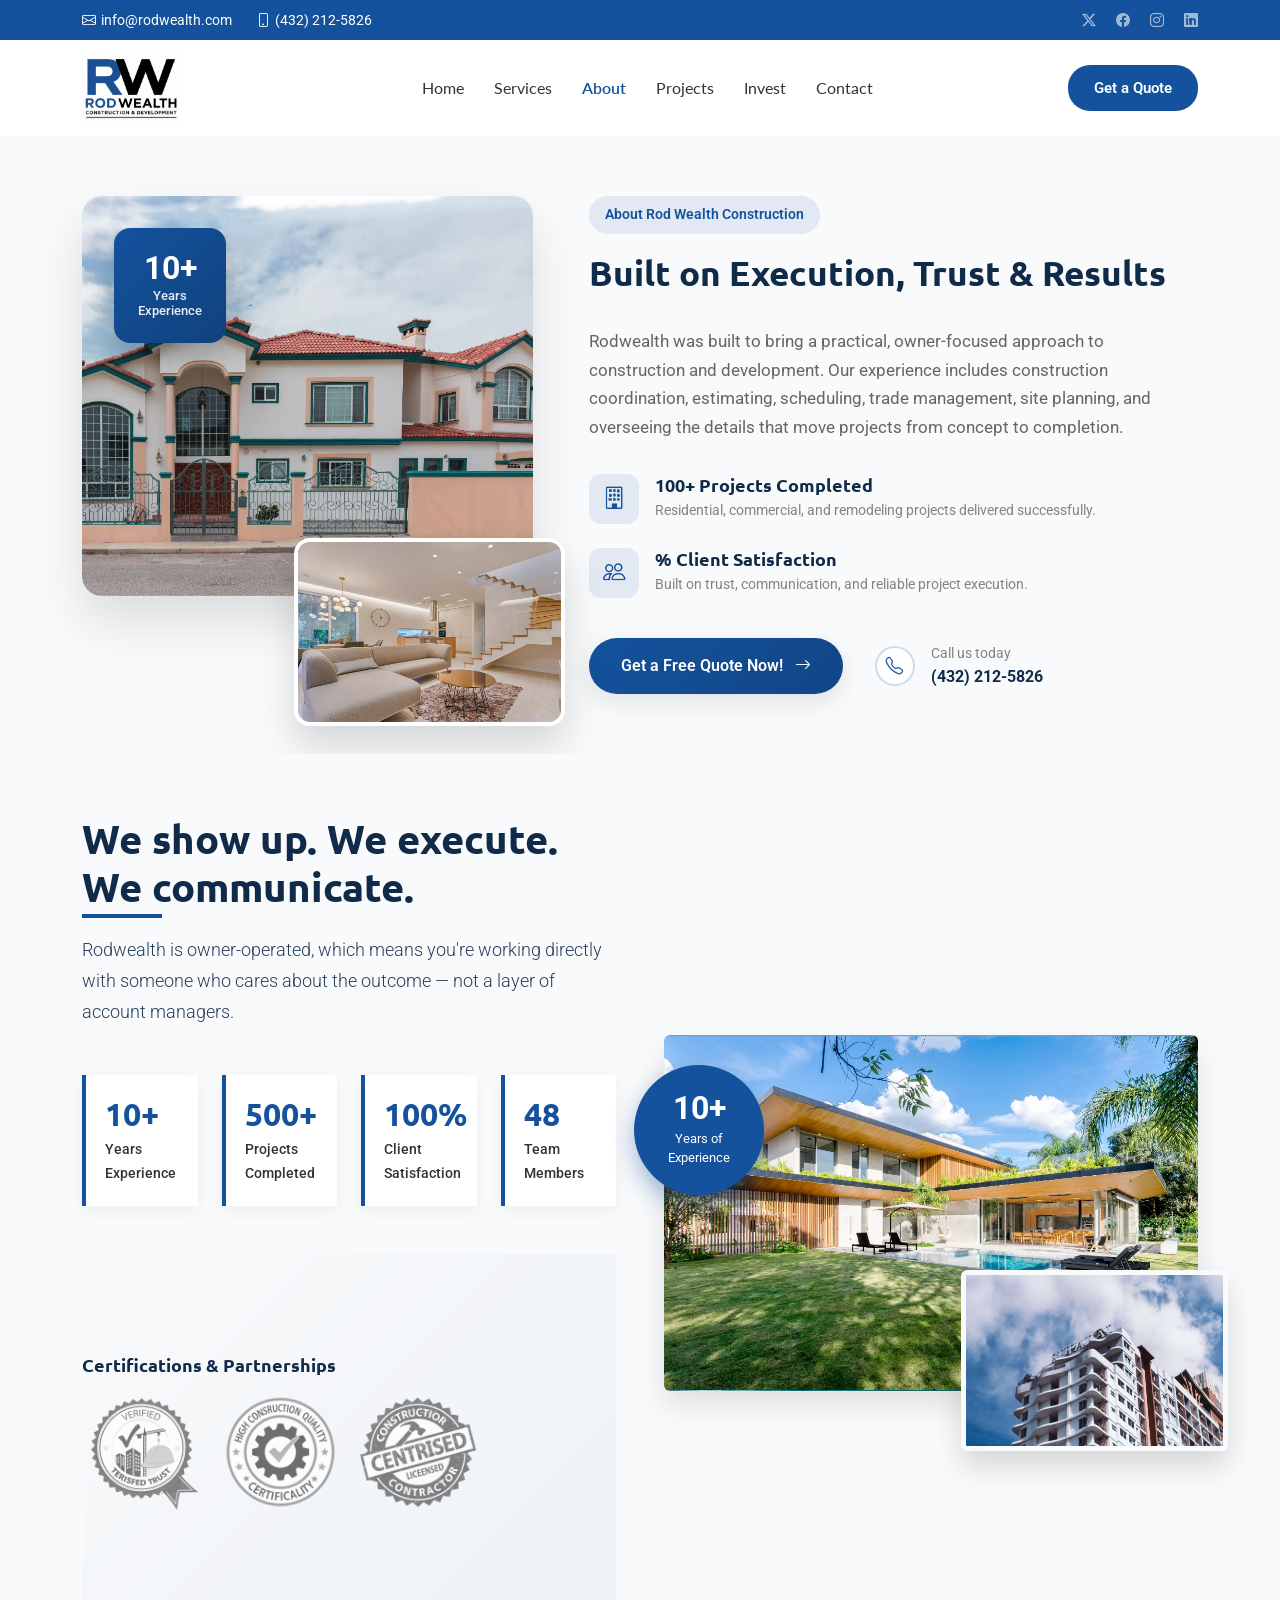
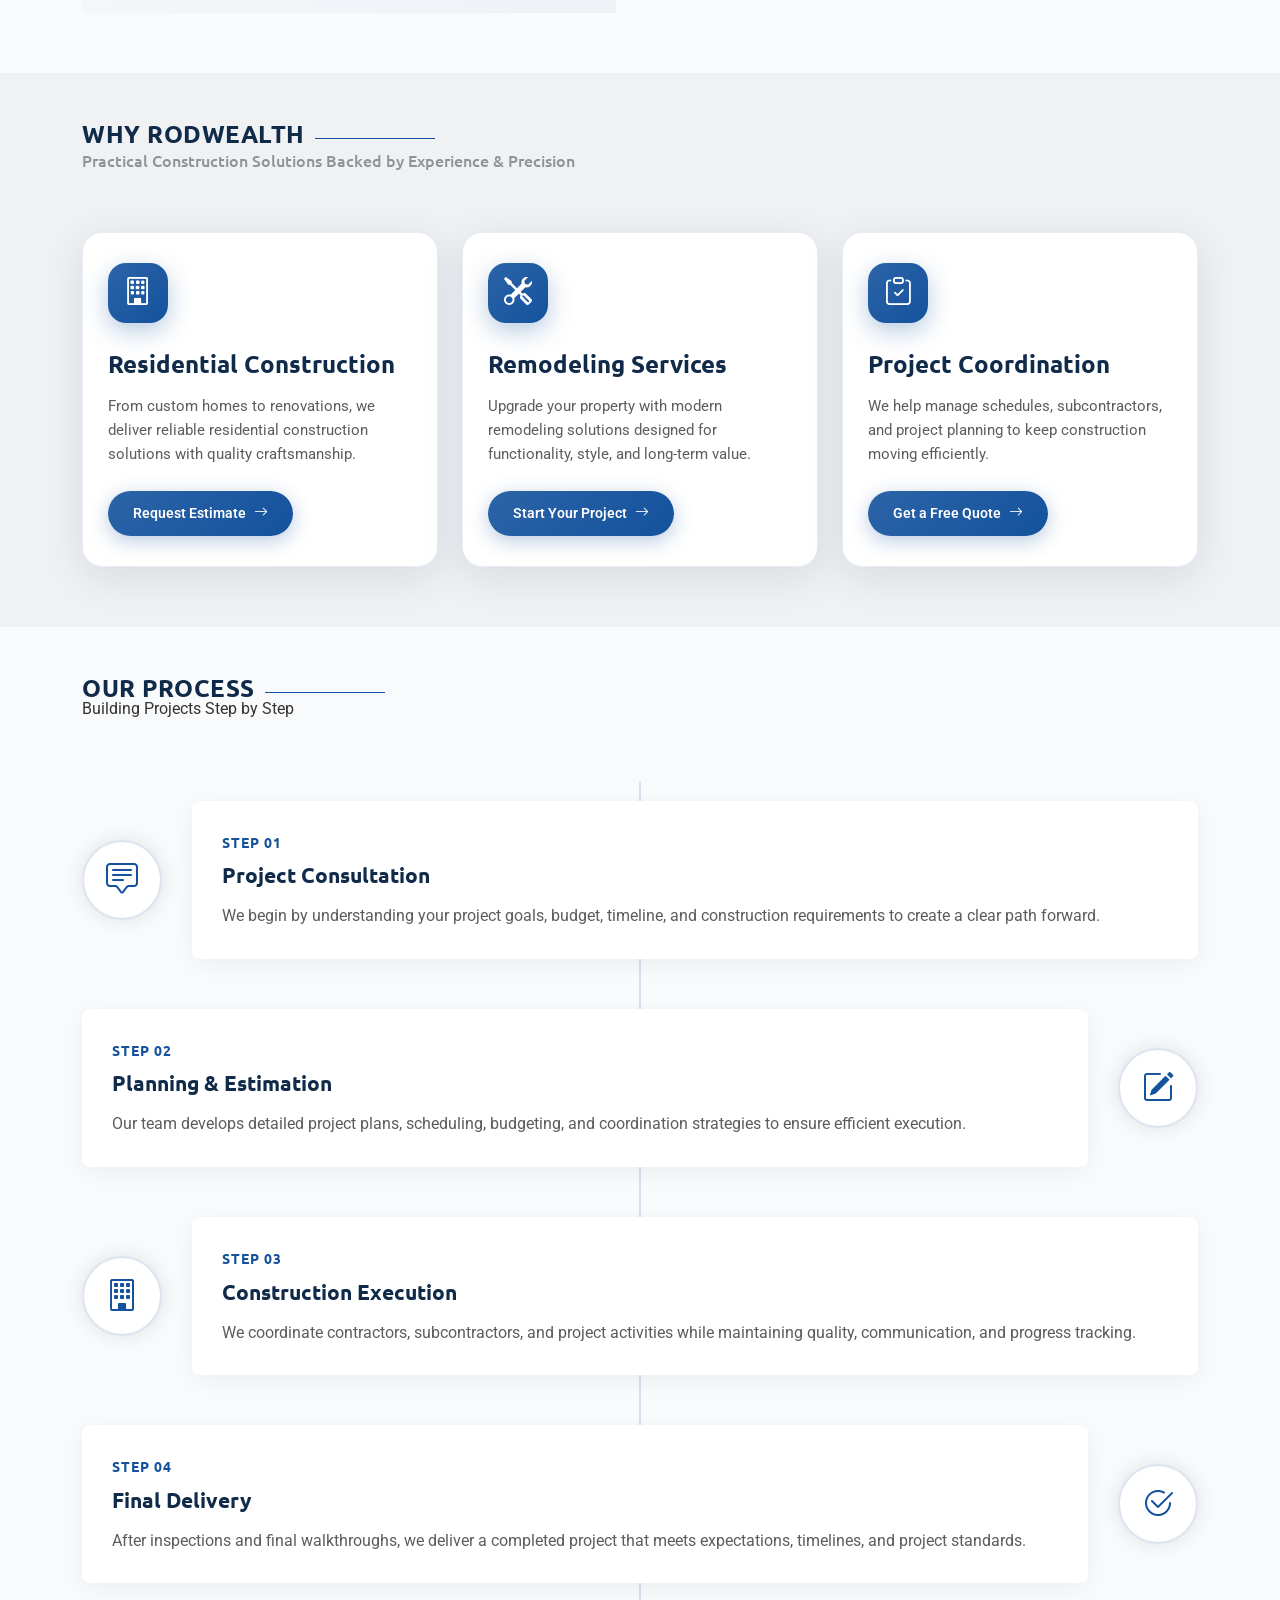
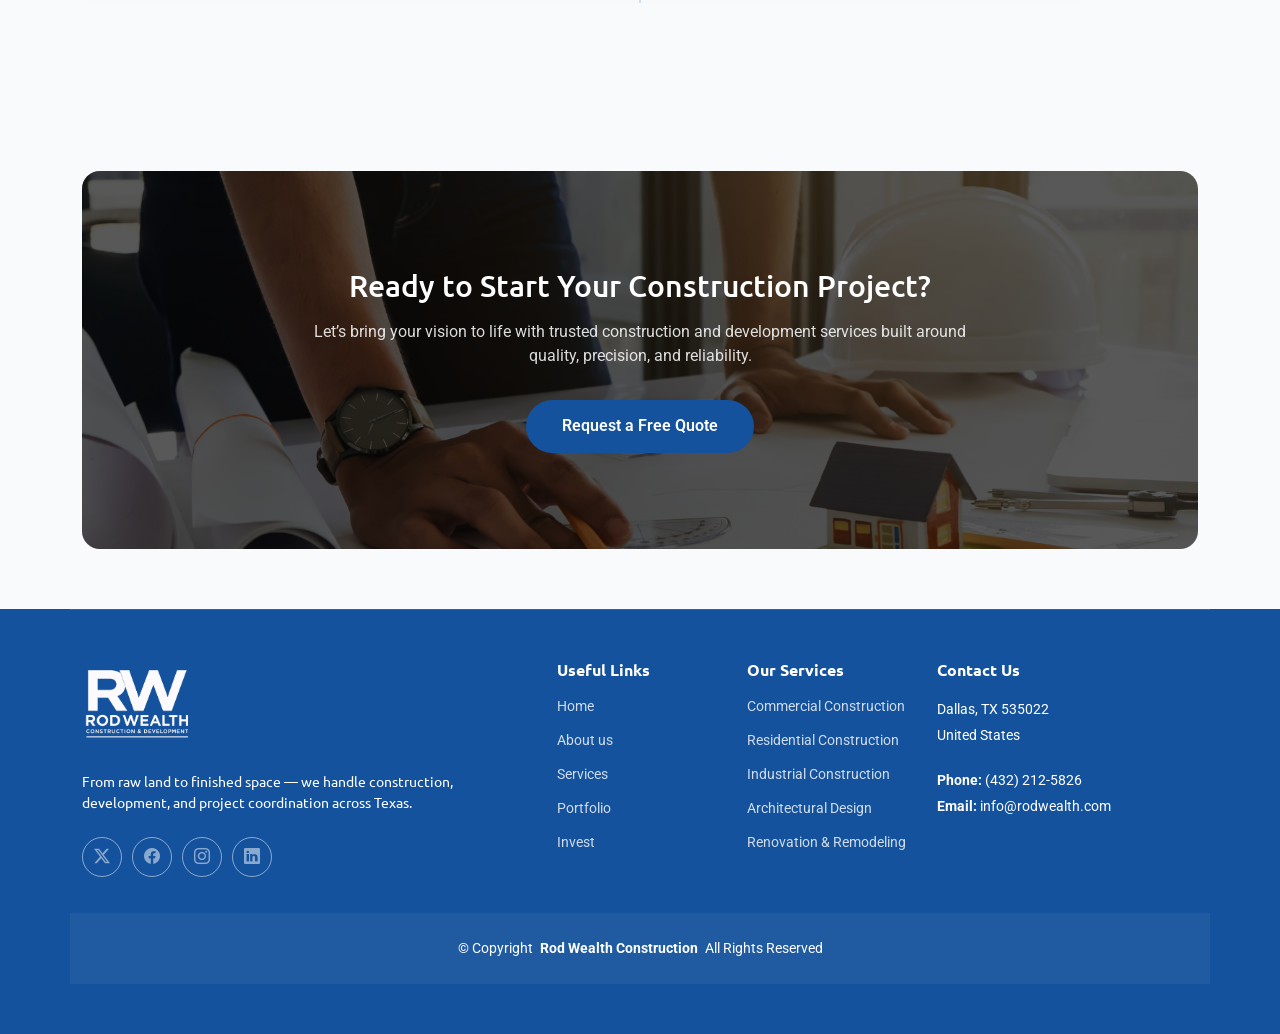
==== commit badbf831: "Full Frontend Commit" ====
--- a/about.html
+++ b/about.html
@@ -4,13 +4,13 @@
 <head>
   <meta charset="utf-8">
   <meta content="width=device-width, initial-scale=1.0" name="viewport">
-  <title>About - Constructo Bootstrap Template</title>
+  <title>About - Rod Wealth Construction & Development</title>
   <meta name="description" content="">
   <meta name="keywords" content="">
 
   <!-- Favicons -->
-  <link href="assets/img/favicon.png" rel="icon">
-  <link href="assets/img/apple-touch-icon.png" rel="apple-touch-icon">
+  <link href="assets/img/RodWealth-Favicon.png" rel="icon">
+  <link href="assets/img/RodWealth-Favicon.png" rel="apple-touch-icon">
 
   <!-- Fonts -->
   <link href="https://fonts.googleapis.com" rel="preconnect">
@@ -26,14 +26,6 @@
 
   <!-- Main CSS File -->
   <link href="assets/css/main.css" rel="stylesheet">
-
-  <!-- =======================================================
-  * Template Name: Constructo
-  * Template URL: https://bootstrapmade.com/constructo-bootstrap-construction-template/
-  * Updated: Aug 30 2025 with Bootstrap v5.3.8
-  * Author: BootstrapMade.com
-  * License: https://bootstrapmade.com/license/
-  ======================================================== -->
 </head>
 
 <body class="about-page">
@@ -43,8 +35,8 @@
     <div class="topbar d-flex align-items-center dark-background">
       <div class="container d-flex justify-content-center justify-content-md-between">
         <div class="contact-info d-flex align-items-center">
-          <i class="bi bi-envelope d-flex align-items-center"><a href="mailto:contact@example.com">contact@example.com</a></i>
-          <i class="bi bi-phone d-flex align-items-center ms-4"><span>+1 5589 55488 55</span></i>
+          <i class="bi bi-envelope d-flex align-items-center"><a href="mailto:contact@example.com">info@rodwealth.com</a></i>
+          <i class="bi bi-phone d-flex align-items-center ms-4"><span>(432) 212-5826</span></i>
         </div>
         <div class="social-links d-none d-md-flex align-items-center">
           <a href="#" class="twitter"><i class="bi bi-twitter-x"></i></a>
@@ -55,53 +47,30 @@
       </div>
     </div><!-- End Top Bar -->
 
-    <div class="branding d-flex align-items-cente">
-
-      <div class="container position-relative d-flex align-items-center justify-content-between">
+    <div class="branding d-flex align-items-center">
+
+      <div class="container nav-wrapper">
         <a href="index.html" class="logo d-flex align-items-center">
           <!-- Uncomment the line below if you also wish to use an image logo -->
-          <!-- <img src="assets/img/logo.webp" alt=""> -->
-          <h1 class="sitename">Constructo</h1>
+          <img src="assets/img/RodWealth-NavLogo.png" alt="">
+          <!-- <h1 class="sitename">Constructo</h1> -->
         </a>
 
         <nav id="navmenu" class="navmenu">
           <ul>
             <li><a href="index.html">Home</a></li>
+            <li><a href="services.html">Services</a></li>
             <li><a href="about.html" class="active">About</a></li>
-            <li><a href="services.html">Services</a></li>
             <li><a href="projects.html">Projects</a></li>
-            <li><a href="team.html">Team</a></li>
-            <li class="dropdown"><a href="#"><span>More Pages</span> <i class="bi bi-chevron-down toggle-dropdown"></i></a>
-              <ul>
-                <li><a href="service-details.html">Service Details</a></li>
-                <li><a href="project-details.html">Project Details</a></li>
-                <li><a href="quote.html">Quote Form</a></li>
-                <li><a href="terms.html">Terms</a></li>
-                <li><a href="privacy.html">Privacy</a></li>
-                <li><a href="404.html">404</a></li>
-              </ul>
-            </li>
-            <li class="dropdown"><a href="#"><span>Dropdown</span> <i class="bi bi-chevron-down toggle-dropdown"></i></a>
-              <ul>
-                <li><a href="#">Dropdown 1</a></li>
-                <li class="dropdown"><a href="#"><span>Deep Dropdown</span> <i class="bi bi-chevron-down toggle-dropdown"></i></a>
-                  <ul>
-                    <li><a href="#">Deep Dropdown 1</a></li>
-                    <li><a href="#">Deep Dropdown 2</a></li>
-                    <li><a href="#">Deep Dropdown 3</a></li>
-                    <li><a href="#">Deep Dropdown 4</a></li>
-                    <li><a href="#">Deep Dropdown 5</a></li>
-                  </ul>
-                </li>
-                <li><a href="#">Dropdown 2</a></li>
-                <li><a href="#">Dropdown 3</a></li>
-                <li><a href="#">Dropdown 4</a></li>
-              </ul>
-            </li>
+            <li><a href="invest.html">Invest</a></li>
             <li><a href="contact.html">Contact</a></li>
           </ul>
           <i class="mobile-nav-toggle d-xl-none bi bi-list"></i>
         </nav>
+
+        <div class="quote-wrapper">
+          <a href="contact" class="btn-get-quote">Get a Quote</a>
+        </div>
 
       </div>
 
@@ -124,6 +93,87 @@
       </div>
     </div><!-- End Page Title -->
 
+    <!-- Home About Section -->
+    <section id="home-about" class="home-about section">
+
+      <div class="container" data-aos="fade-up" data-aos-delay="100">
+
+        <div class="row gy-5">
+
+          <div class="col-lg-5" data-aos="zoom-in" data-aos-delay="200">
+            <div class="image-gallery">
+              <div class="primary-image">
+                <img src="assets/img/real-estate/property-exterior-1.webp" alt="Modern Property" class="img-fluid">
+                <div class="experience-badge">
+                  <div class="badge-content">
+                    <div class="number"><span class="purecounter"></span>10+</div>
+                    <div class="text">Years<br>Experience</div>
+                  </div>
+                </div>
+              </div>
+              <div class="secondary-image">
+                <img src="assets/img/real-estate/property-interior-4.webp" alt="Luxury Interior" class="img-fluid">
+              </div>
+            </div>
+          </div>
+
+          <div class="col-lg-7" data-aos="fade-left" data-aos-delay="300">
+            <div class="content">
+              <div class="section-header">
+                <span class="section-label">About Rod Wealth Construction</span>
+                <h2>Built on Execution, Trust & Results</h2>
+              </div>
+
+              <p>Rodwealth was built to bring a practical, owner-focused approach to construction and development. Our experience includes construction coordination, estimating, scheduling, trade management, site planning, and overseeing the details that move projects from concept to completion.</p>
+
+              <div class="achievements-list">
+
+                <div class="achievement-item">
+                  <div class="achievement-icon">
+                    <i class="bi bi-building"></i>
+                  </div>
+                  <div class="achievement-content">
+                    <h4><span data-purecounter-start="0" data-purecounter-end="120" data-purecounter-duration="2" class="purecounter"></span>100+ Projects Completed</h4>
+                    <p>Residential, commercial, and remodeling projects delivered successfully.</p>
+                  </div>
+                </div>
+
+                <div class="achievement-item">
+                  <div class="achievement-icon">
+                    <i class="bi bi-people"></i>
+                  </div>
+                  <div class="achievement-content">
+                    <h4><span data-purecounter-start="0" data-purecounter-end="95" data-purecounter-duration="1" class="purecounter"></span>% Client Satisfaction</h4>
+                    <p>Built on trust, communication, and reliable project execution.</p>
+                  </div>
+                </div>
+
+              </div>
+
+              <div class="action-section">
+                <a href="about.html" class="btn-cta">
+                  <span>Get a Free Quote Now!</span>
+                  <i class="bi bi-arrow-right"></i>
+                </a>
+                <div class="contact-info">
+                  <div class="contact-icon">
+                    <i class="bi bi-telephone"></i>
+                  </div>
+                  <div class="contact-details">
+                    <span>Call us today</span>
+                    <strong>(432) 212-5826</strong>
+                  </div>
+                </div>
+              </div>
+            </div>
+          </div>
+
+        </div>
+
+      </div>
+
+    </section><!-- /Home About Section -->
+
     <!-- About Section -->
     <section id="about" class="about section">
 
@@ -132,14 +182,13 @@
         <div class="row align-items-center g-5">
           <div class="col-lg-6">
             <div class="about-content" data-aos="fade-right" data-aos-delay="200">
-              <h2>Building Excellence Since 1995</h2>
-              <p class="lead">Lorem ipsum dolor sit amet, consectetur adipiscing elit. Proin gravida tortor in magna feugiat, quis faucibus libero commodo. Maecenas semper lacus vel leo ultrices, vel tempus lectus varius.</p>
-              <p>Vestibulum ante ipsum primis in faucibus orci luctus et ultrices posuere cubilia curae; Nulla facilisi. Duis cursus nisi eu orci laoreet, vel molestie enim ullamcorper. Phasellus at convallis neque, id vehicula magna.</p>
+              <h2>We show up. We execute. We communicate.</h2>
+              <p class="lead">Rodwealth is owner-operated, which means you're working directly with someone who cares about the outcome — not a layer of account managers.</p>
 
               <div class="achievement-boxes row g-4 mt-4">
                 <div class="col-6 col-md-3" data-aos="fade-up" data-aos-delay="300">
                   <div class="achievement-box">
-                    <h3>25+</h3>
+                    <h3>10+</h3>
                     <p>Years Experience</p>
                   </div>
                 </div>
@@ -177,10 +226,6 @@
                   </div>
                 </div>
               </div>
-
-              <div class="cta-container mt-5" data-aos="fade-up" data-aos-delay="800">
-                <a href="about.html" class="btn btn-primary">Learn More About Us</a>
-              </div>
             </div>
           </div>
 
@@ -191,7 +236,7 @@
                 <img src="assets/img/construction/project-7.webp" alt="Construction Project" class="img-fluid rounded">
               </div>
               <div class="experience-badge" data-aos="zoom-in" data-aos-delay="500">
-                <span>25+</span>
+                <span>10+</span>
                 <p>Years of Experience</p>
               </div>
             </div>
@@ -201,6 +246,167 @@
       </div>
 
     </section><!-- /About Section -->
+
+
+    <!-- why-us Section -->
+    <section id="why-us" class="why-us section light-background">
+
+      <!-- Section Title -->
+      <div class="container section-title">
+        <h2>Why Rodwealth</h2>
+        <p>Practical Construction Solutions Backed by Experience & Precision</p>
+      </div><!-- End Section Title -->
+
+      <div class="container">
+
+        <div class="row gy-4">
+
+          <div class="col-lg-4 col-md-6">
+            <div class="service-card compact">
+              <div class="service-icon">
+                <i class="bi bi-building"></i>
+              </div>
+              <div class="service-content">
+                <h3><a href="contact.html">Residential Construction</a></h3>
+                <p>From custom homes to renovations, we deliver reliable residential construction solutions with quality craftsmanship.</p>
+                <a href="contact.html" class="btn-cta">
+                  <span>Request Estimate</span>
+                  <i class="bi bi-arrow-right"></i>
+                </a>
+              </div>
+              <div class="service-bg"></div>
+            </div>
+          </div>
+
+          <div class="col-lg-4 col-md-6">
+            <div class="service-card compact">
+              <div class="service-icon">
+                <i class="bi bi-tools"></i>
+              </div>
+              <div class="service-content">
+                <h3><a href="contact.html">Remodeling Services</a></h3>
+                <p>Upgrade your property with modern remodeling solutions designed for functionality, style, and long-term value.</p>
+                <a href="contact.html" class="btn-cta">
+                  <span>Start Your Project</span>
+                  <i class="bi bi-arrow-right"></i>
+                </a>
+              </div>
+              <div class="service-bg"></div>
+            </div>
+          </div>
+
+          <div class="col-lg-4 col-md-6">
+            <div class="service-card compact">
+              <div class="service-icon">
+                <i class="bi bi-clipboard-check"></i>
+              </div>
+              <div class="service-content">
+                <h3><a href="contact.html">Project Coordination</a></h3>
+                <p>We help manage schedules, subcontractors, and project planning to keep construction moving efficiently.</p>
+                <a href="contact.html" class="btn-cta">
+                  <span>Get a Free Quote</span>
+                  <i class="bi bi-arrow-right"></i>
+                </a>
+              </div>
+              <div class="service-bg"></div>
+            </div>
+          </div>
+
+        </div>
+      </div>
+
+    </section><!-- /why-us Section -->
+
+
+    <!-- Steps Section -->
+    <section id="steps" class="steps section">
+
+      <!-- Section Title -->
+      <div class="container section-title" data-aos="fade-up">
+        <h2>Our Process</h2>
+        <div><span>Building Projects</span> <span class="description-title">Step by Step</span></div>
+      </div><!-- End Section Title -->
+
+      <div class="container" data-aos="fade-up" data-aos-delay="100">
+
+  <div class="steps-wrapper">
+
+    <div class="step-item" data-aos="fade-right" data-aos-delay="200">
+      <div class="step-content">
+        <div class="step-icon">
+          <i class="bi bi-chat-square-text"></i>
+        </div>
+        <div class="step-info">
+          <span class="step-number">Step 01</span>
+          <h3>Project Consultation</h3>
+          <p>We begin by understanding your project goals, budget, timeline, and construction requirements to create a clear path forward.</p>
+        </div>
+      </div>
+    </div><!-- End Step Item -->
+
+    <div class="step-item" data-aos="fade-left" data-aos-delay="300">
+      <div class="step-content">
+        <div class="step-icon">
+          <i class="bi bi-pencil-square"></i>
+        </div>
+        <div class="step-info">
+          <span class="step-number">Step 02</span>
+          <h3>Planning & Estimation</h3>
+          <p>Our team develops detailed project plans, scheduling, budgeting, and coordination strategies to ensure efficient execution.</p>
+        </div>
+      </div>
+    </div><!-- End Step Item -->
+
+    <div class="step-item" data-aos="fade-right" data-aos-delay="400">
+      <div class="step-content">
+        <div class="step-icon">
+          <i class="bi bi-building"></i>
+        </div>
+        <div class="step-info">
+          <span class="step-number">Step 03</span>
+          <h3>Construction Execution</h3>
+          <p>We coordinate contractors, subcontractors, and project activities while maintaining quality, communication, and progress tracking.</p>
+        </div>
+      </div>
+    </div><!-- End Step Item -->
+
+    <div class="step-item" data-aos="fade-left" data-aos-delay="500">
+      <div class="step-content">
+        <div class="step-icon">
+          <i class="bi bi-check2-circle"></i>
+        </div>
+        <div class="step-info">
+          <span class="step-number">Step 04</span>
+          <h3>Final Delivery</h3>
+          <p>After inspections and final walkthroughs, we deliver a completed project that meets expectations, timelines, and project standards.</p>
+        </div>
+      </div>
+    </div><!-- End Step Item -->
+
+  </div>
+
+</div>
+
+    </section><!-- /Steps Section -->
+
+
+     <!-- Services Section -->
+    <section id="services" class="services section">
+
+      
+
+      <div class="container" data-aos="fade-up" data-aos-delay="100">
+
+
+        <div class="cta-container text-center mt-5" data-aos="fade-up" data-aos-delay="300">
+          <h3>Ready to Start Your Construction Project?</h3>
+          <p>Let’s bring your vision to life with trusted construction and development services built around quality, precision, and reliability.</p>
+          <a href="#" class="btn btn-cta">Request a Free Quote</a>
+        </div>
+
+      </div>
+
+    </section><!-- /Services Section -->
 
   </main>
 
@@ -210,9 +416,11 @@
       <div class="row gy-4">
         <div class="col-lg-5 col-md-12 footer-about">
           <a href="index.html" class="logo d-flex align-items-center">
-            <span class="sitename">MyWebsite</span>
+            <!-- <span class="sitename">MyWebsite</span> -->
+            <img src="assets/img/RodWealth-FooterLogo.png" alt="" style="max-height: 86px;">
+
           </a>
-          <p>Cras fermentum odio eu feugiat lide par naso tierra. Justo eget nada terra videa magna derita valies darta donna mare fermentum iaculis eu non diam phasellus.</p>
+          <p>From raw land to finished space — we handle construction, development, and project coordination across Texas.</p>
           <div class="social-links d-flex mt-4">
             <a href=""><i class="bi bi-twitter-x"></i></a>
             <a href=""><i class="bi bi-facebook"></i></a>
@@ -227,43 +435,35 @@
             <li><a href="#">Home</a></li>
             <li><a href="#">About us</a></li>
             <li><a href="#">Services</a></li>
-            <li><a href="#">Terms of service</a></li>
-            <li><a href="#">Privacy policy</a></li>
+            <li><a href="#">Portfolio</a></li>
+            <li><a href="#">Invest</a></li>
           </ul>
         </div>
 
         <div class="col-lg-2 col-6 footer-links">
           <h4>Our Services</h4>
           <ul>
-            <li><a href="#">Web Design</a></li>
-            <li><a href="#">Web Development</a></li>
-            <li><a href="#">Product Management</a></li>
-            <li><a href="#">Marketing</a></li>
-            <li><a href="#">Graphic Design</a></li>
+            <li><a href="#">Commercial Construction</a></li>
+            <li><a href="#">Residential Construction</a></li>
+            <li><a href="#">Industrial Construction</a></li>
+            <li><a href="#">Architectural Design</a></li>
+            <li><a href="#">Renovation & Remodeling</a></li>
           </ul>
         </div>
 
         <div class="col-lg-3 col-md-12 footer-contact text-center text-md-start">
           <h4>Contact Us</h4>
-          <p>A108 Adam Street</p>
-          <p>New York, NY 535022</p>
+          <p>Dallas, TX 535022</p>
           <p>United States</p>
-          <p class="mt-4"><strong>Phone:</strong> <span>+1 5589 55488 55</span></p>
-          <p><strong>Email:</strong> <span>info@example.com</span></p>
+          <p class="mt-4"><strong>Phone:</strong> <span>(432) 212-5826</span></p>
+          <p><strong>Email:</strong> <span>info@rodwealth.com</span></p>
         </div>
 
       </div>
     </div>
 
     <div class="container copyright text-center mt-4">
-      <p>© <span>Copyright</span> <strong class="px-1 sitename">Constructo</strong> <span>All Rights Reserved</span></p>
-      <div class="credits">
-        <!-- All the links in the footer should remain intact. -->
-        <!-- You can delete the links only if you've purchased the pro version. -->
-        <!-- Licensing information: https://bootstrapmade.com/license/ -->
-        <!-- Purchase the pro version with working PHP/AJAX contact form: [buy-url] -->
-        Designed by <a href="https://bootstrapmade.com/">BootstrapMade</a> | <a href="https://bootstrapmade.com/tools/">DevTools</a>
-      </div>
+      <p>© <span>Copyright</span> <strong class="px-1 sitename">Rod Wealth Construction</strong> <span>All Rights Reserved</span></p>
     </div>
 
   </footer>
--- a/assets/css/main.css
+++ b/assets/css/main.css
@@ -241,6 +241,12 @@
   transform: translateY(-3px);
   box-shadow: 0 10px 20px rgba(0, 0, 0, 0.1);
   color: #fff;
+}
+@media (max-width: 768px){
+  .btn-get-quote{
+    font-size: 11px !important;
+    padding: 8px 10px;
+  }
 }
 /*--------------------------------------------------------------
 # Navigation Menu
@@ -293,6 +299,7 @@
   .navmenu .active,
   .navmenu .active:focus {
     color: var(--nav-hover-color);
+    font-weight: 600;
   }
 
   .navmenu .dropdown ul {
@@ -706,6 +713,7 @@
   background-color: var(--background-color);
   padding: 25px 0;
   position: relative;
+  display: none;
 }
 
 .page-title h1 {
@@ -783,6 +791,32 @@
 }
 
 .section-title p {
+  color: color-mix(in srgb, var(--default-color), transparent 50%);
+  margin: 5px 0 0 0;
+  font-size: 16px;
+  font-weight: 500;
+  font-family: var(--heading-font);
+}
+
+
+.section-title-page {
+  padding-bottom: 60px;
+  text-align: center;
+}
+
+.section-title-page h2 {
+  font-size: 34px;
+  font-weight: 700;
+  padding: 0;
+  margin: 0;
+  letter-spacing: 0.3px;
+  text-transform: uppercase;
+}
+
+.section-title-page h2 span{
+  color: #18529b;
+}
+.section-title-page p {
   color: color-mix(in srgb, var(--default-color), transparent 50%);
   margin: 5px 0 0 0;
   font-size: 16px;
@@ -879,8 +913,8 @@
 
 @media (max-width: 576px) {
   .hero .hero-buttons {
-    flex-direction: column;
-    gap: 10px;
+    flex-direction: row;
+    gap: 8px;
   }
 }
 
@@ -921,7 +955,32 @@
   display: flex;
   gap: 30px;
 }
-
+/* Mobile Responsive Buttons */
+@media (max-width: 768px) {
+  .hero .hero-buttons {
+    display: flex;
+    flex-direction: row;
+    gap: 12px;
+    align-items: stretch;
+  }
+
+  .hero .hero-buttons .btn-primary,
+  .hero .hero-buttons .btn-secondary {
+    width: 100%;
+    text-align: center;
+    padding: 12px 20px;
+    font-size: 0.95rem;
+  }
+}
+
+/* Extra small screens */
+@media (max-width: 480px) {
+  .hero .hero-buttons .btn-primary,
+  .hero .hero-buttons .btn-secondary {
+    padding: 10px 18px;
+    font-size: 0.9rem;
+  }
+}
 @media (max-width: 768px) {
   .hero .trust-badges {
     flex-wrap: wrap;
@@ -1234,6 +1293,11 @@
   .about .about-image .experience-badge p {
     font-size: 0.7rem;
   }
+  .about .about-image .experience-badge2{
+    scale: 0.65;
+    bottom: 10px;
+    left: -30px;
+  }
 }
 
 @media (max-width: 767.98px) {
@@ -1568,12 +1632,13 @@
 
 .projects .project-item {
   display: flex;
+  flex-direction: column-reverse;
   background: var(--surface-color);
   border-radius: 16px;
   overflow: hidden;
   box-shadow: 0 8px 32px color-mix(in srgb, var(--default-color), transparent 92%);
   transition: all 0.4s ease;
-  min-height: 280px;
+  height: 100%;
 }
 
 .projects .project-item:hover {
@@ -1594,24 +1659,55 @@
   transform: translateX(5px);
 }
 
-@media (max-width: 768px) {
-  .projects .project-item {
-    flex-direction: column;
-    min-height: auto;
-  }
-}
-
+/* Image on Top */
+.projects .project-visual {
+  position: relative;
+  width: 100%;
+  height: 340px;
+  overflow: hidden;
+}
+
+.projects .project-visual img {
+  width: 100%;
+  height: 100%;
+  object-fit: cover;
+  transition: transform 0.4s ease;
+}
+
+.projects .project-badge {
+  position: absolute;
+  top: 15px;
+  right: 15px;
+  width: 40px;
+  height: 40px;
+  background: color-mix(in srgb, var(--surface-color), transparent 10%);
+  border-radius: 50%;
+  display: flex;
+  align-items: center;
+  justify-content: center;
+  backdrop-filter: blur(10px);
+}
+
+.projects .project-badge i {
+  color: var(--accent-color);
+  font-size: 16px;
+}
+
+/* Content Below Image */
 .projects .project-content {
+  padding: 30px;
+  display: flex;
+  flex-direction: column;
   flex: 1;
-  padding: 30px;
-  display: flex;
-  flex-direction: column;
-  justify-content: space-between;
 }
 
 @media (max-width: 768px) {
   .projects .project-content {
     padding: 25px;
+  }
+
+  .projects .project-visual {
+    height: 220px;
   }
 }
 
@@ -1665,12 +1761,6 @@
   line-height: 1.3;
 }
 
-@media (max-width: 768px) {
-  .projects .project-title {
-    font-size: 20px;
-  }
-}
-
 .projects .project-details {
   margin-bottom: 25px;
 }
@@ -1745,50 +1835,12 @@
   font-size: 13px;
   transition: all 0.3s ease;
   align-self: flex-start;
+  margin-top: auto;
 }
 
 .projects .project-link i {
   font-size: 12px;
   transition: transform 0.3s ease;
-}
-
-.projects .project-visual {
-  flex: 0 0 200px;
-  position: relative;
-  overflow: hidden;
-}
-
-@media (max-width: 768px) {
-  .projects .project-visual {
-    flex: none;
-    height: 200px;
-  }
-}
-
-.projects .project-visual img {
-  width: 100%;
-  height: 100%;
-  object-fit: cover;
-  transition: transform 0.4s ease;
-}
-
-.projects .project-badge {
-  position: absolute;
-  top: 15px;
-  right: 15px;
-  width: 40px;
-  height: 40px;
-  background: color-mix(in srgb, var(--surface-color), transparent 10%);
-  border-radius: 50%;
-  display: flex;
-  align-items: center;
-  justify-content: center;
-  backdrop-filter: blur(10px);
-}
-
-.projects .project-badge i {
-  color: var(--accent-color);
-  font-size: 16px;
 }
 
 /*--------------------------------------------------------------
@@ -2271,7 +2323,7 @@
   }
 
   .certifications h2 {
-    font-size: 2.2rem;
+    font-size: 1.3rem;
   }
 
   .certifications .badge-highlight {
@@ -4173,7 +4225,8 @@
 # Contact Section
 --------------------------------------------------------------*/
 .contact .container {
-  max-width: 1280px;
+  max-width: 100%;
+  margin: auto auto;
 }
 
 .contact .contact-wrapper {
@@ -4184,7 +4237,7 @@
 
 @media (min-width: 992px) {
   .contact .contact-wrapper {
-    grid-template-columns: 38% 62%;
+    grid-template-columns: 36% 60%;
     gap: 30px;
   }
 }
@@ -4315,13 +4368,6 @@
   gap: 30px;
 }
 
-.contact .map-container {
-  width: 100%;
-  height: 280px;
-  border-radius: 15px;
-  overflow: hidden;
-  box-shadow: 0 5px 20px rgba(0, 0, 0, 0.08);
-}
 
 .contact .form-container {
   background-color: var(--surface-color);
@@ -4340,12 +4386,14 @@
   -webkit-text-fill-color: transparent;
   background-clip: text;
   text-fill-color: transparent;
+  text-align: center;
 }
 
 .contact .form-container p {
   font-size: 15px;
   color: color-mix(in srgb, var(--default-color), transparent 15%);
   margin-bottom: 25px;
+  text-align: center;
 }
 
 .contact .form-container .form-floating {
@@ -4370,6 +4418,7 @@
 
 .contact .form-container .form-floating .form-control::placeholder {
   color: transparent;
+  font-size: 14px !important;
 }
 
 .contact .form-container .form-floating label {
@@ -4408,6 +4457,37 @@
   transform: translateX(5px);
 }
 
+.contact .form-label {
+  font-size: 14px;
+  font-weight: 600;
+  margin-bottom: 8px;
+  color: var(--heading-color);
+}
+
+.contact .custom-input {
+  border-radius: 12px;
+  border: 1px solid color-mix(in srgb, var(--default-color), transparent 80%);
+  padding: 14px 18px;
+  min-height: 56px;
+  background-color: var(--surface-color);
+  color: var(--default-color);
+  transition: all 0.3s ease;
+}
+
+.contact textarea.custom-input {
+  min-height: 150px;
+  resize: vertical;
+}
+
+.contact .custom-input:focus {
+  box-shadow: 0 0 0 4px color-mix(in srgb, var(--accent-color), transparent 85%);
+  border-color: color-mix(in srgb, var(--accent-color), transparent 40%);
+  background-color: var(--surface-color);
+}
+
+.contact .custom-input::placeholder {
+  color: color-mix(in srgb, var(--default-color), transparent 45%);
+}
 @media (max-width: 768px) {
   .contact .contact-info-panel {
     padding: 30px 25px;
@@ -5037,4 +5117,712 @@
 --------------------------------------------------------------*/
 .starter-section {
   /* Add your styles here */
+}
+
+
+/*--------------------------------------------------------------
+# Home About Section
+--------------------------------------------------------------*/
+.home-about .image-gallery {
+  position: relative;
+  height: 100%;
+}
+
+.home-about .image-gallery .primary-image {
+  position: relative;
+  border-radius: 20px;
+  overflow: hidden;
+  box-shadow: 0 25px 50px rgba(0, 0, 0, 0.12);
+}
+
+.home-about .image-gallery .primary-image img {
+  width: 100%;
+  height: 400px;
+  object-fit: cover;
+}
+
+@media (max-width: 768px) {
+  .home-about .image-gallery .primary-image img {
+    height: 300px;
+  }
+}
+
+.home-about .image-gallery .primary-image .experience-badge {
+  position: absolute;
+  top: 2rem;
+  left: 2rem;
+  background: linear-gradient(135deg, var(--accent-color), color-mix(in srgb, var(--accent-color), black 20%));
+  border-radius: 16px;
+  padding: 1.5rem;
+  color: var(--contrast-color);
+  box-shadow: 0 15px 30px rgba(0, 0, 0, 0.2);
+}
+
+@media (max-width: 768px) {
+  .home-about .image-gallery .primary-image .experience-badge {
+    top: 1rem;
+    left: 1rem;
+    padding: 1rem;
+  }
+}
+
+.home-about .image-gallery .primary-image .experience-badge .badge-content {
+  text-align: center;
+}
+
+.home-about .image-gallery .primary-image .experience-badge .badge-content .number {
+  font-size: 2rem;
+  font-weight: 700;
+  line-height: 1;
+  margin-bottom: 0.25rem;
+}
+
+@media (max-width: 768px) {
+  .home-about .image-gallery .primary-image .experience-badge .badge-content .number {
+    font-size: 1.5rem;
+  }
+}
+
+.home-about .image-gallery .primary-image .experience-badge .badge-content .text {
+  font-size: 0.8rem;
+  font-weight: 500;
+  line-height: 1.2;
+  opacity: 0.9;
+}
+
+.home-about .image-gallery .secondary-image {
+  position: absolute;
+  bottom: -2rem;
+  right: -2rem;
+  width: 60%;
+  border-radius: 16px;
+  overflow: hidden;
+  border: 4px solid var(--surface-color);
+  box-shadow: 0 20px 40px rgba(0, 0, 0, 0.15);
+}
+
+@media (max-width: 992px) {
+  .home-about .image-gallery .secondary-image {
+    display: none;
+  }
+}
+
+.home-about .image-gallery .secondary-image img {
+  width: 100%;
+  height: 180px;
+  object-fit: cover;
+}
+
+.home-about .content {
+  padding-left: 2rem;
+}
+
+@media (max-width: 992px) {
+  .home-about .content {
+    padding-left: 0;
+    margin-top: 2rem;
+  }
+}
+
+.home-about .content .section-header {
+  margin-bottom: 2rem;
+}
+
+.home-about .content .section-header .section-label {
+  display: inline-block;
+  background-color: color-mix(in srgb, var(--accent-color), transparent 90%);
+  color: var(--accent-color);
+  padding: 0.5rem 1rem;
+  border-radius: 20px;
+  font-size: 0.9rem;
+  font-weight: 600;
+  margin-bottom: 1rem;
+}
+
+.home-about .content .section-header h2 {
+  font-size: 2.2rem;
+  line-height: 1.3;
+  font-weight: 700;
+  margin: 0;
+}
+
+@media (max-width: 768px) {
+  .home-about .content .section-header h2 {
+    font-size: 1.8rem;
+  }
+}
+
+.home-about .content p {
+  font-size: 1.05rem;
+  line-height: 1.7;
+  margin-bottom: 2rem;
+  color: color-mix(in srgb, var(--default-color), transparent 25%);
+}
+
+.home-about .content .achievements-list {
+  margin-bottom: 2.5rem;
+}
+
+.home-about .content .achievements-list .achievement-item {
+  display: flex;
+  align-items: flex-start;
+  gap: 1rem;
+  margin-bottom: 1.5rem;
+}
+
+.home-about .content .achievements-list .achievement-item:last-child {
+  margin-bottom: 0;
+}
+
+.home-about .content .achievements-list .achievement-item .achievement-icon {
+  flex-shrink: 0;
+  width: 50px;
+  height: 50px;
+  background-color: color-mix(in srgb, var(--accent-color), transparent 90%);
+  border-radius: 12px;
+  display: flex;
+  align-items: center;
+  justify-content: center;
+}
+
+.home-about .content .achievements-list .achievement-item .achievement-icon i {
+  font-size: 1.4rem;
+  color: var(--accent-color);
+}
+
+.home-about .content .achievements-list .achievement-item .achievement-content h4 {
+  font-size: 1.1rem;
+  font-weight: 700;
+  margin-bottom: 0.25rem;
+  color: var(--heading-color);
+}
+
+.home-about .content .achievements-list .achievement-item .achievement-content p {
+  font-size: 0.9rem;
+  margin: 0;
+  color: color-mix(in srgb, var(--default-color), transparent 40%);
+}
+
+.home-about .content .action-section {
+  display: flex;
+  align-items: center;
+  gap: 2rem;
+}
+
+@media (max-width: 768px) {
+  .home-about .content .action-section {
+    flex-direction: column;
+    align-items: flex-start;
+    gap: 1.5rem;
+  }
+}
+
+.home-about .content .action-section .btn-cta {
+  display: inline-flex;
+  align-items: center;
+  gap: 0.75rem;
+  background: linear-gradient(135deg, var(--accent-color), color-mix(in srgb, var(--accent-color), black 15%));
+  color: var(--contrast-color);
+  padding: 1rem 2rem;
+  border-radius: 50px;
+  text-decoration: none;
+  font-weight: 600;
+  transition: all 0.3s ease;
+  box-shadow: 0 8px 25px rgba(0, 0, 0, 0.1);
+}
+
+.home-about .content .action-section .btn-cta:hover {
+  transform: translateY(-3px);
+  box-shadow: 0 15px 35px rgba(0, 0, 0, 0.2);
+  color: var(--contrast-color);
+}
+
+.home-about .content .action-section .btn-cta:hover i {
+  transform: translateX(3px);
+}
+
+.home-about .content .action-section .btn-cta i {
+  transition: transform 0.3s ease;
+}
+
+.home-about .content .action-section .contact-info {
+  display: flex;
+  align-items: center;
+  gap: 1rem;
+}
+
+.home-about .content .action-section .contact-info .contact-icon {
+  width: 40px;
+  height: 40px;
+  background-color: var(--surface-color);
+  border: 2px solid color-mix(in srgb, var(--accent-color), transparent 80%);
+  border-radius: 50%;
+  display: flex;
+  align-items: center;
+  justify-content: center;
+}
+
+.home-about .content .action-section .contact-info .contact-icon i {
+  color: var(--accent-color);
+  font-size: 1.1rem;
+}
+
+.home-about .content .action-section .contact-info .contact-details {
+  display: flex;
+  flex-direction: column;
+}
+
+.home-about .content .action-section .contact-info .contact-details span {
+  font-size: 0.85rem;
+  color: color-mix(in srgb, var(--default-color), transparent 40%);
+  margin-bottom: 0.1rem;
+}
+
+.home-about .content .action-section .contact-info .contact-details strong {
+  font-size: 1rem;
+  color: var(--heading-color);
+  font-weight: 700;
+}
+
+
+
+/*--------------------------------------------------------------
+# Steps Section
+--------------------------------------------------------------*/
+.steps .steps-wrapper {
+  position: relative;
+  padding: 20px 0;
+}
+
+.steps .steps-wrapper::before {
+  content: "";
+  position: absolute;
+  width: 2px;
+  background-color: color-mix(in srgb, var(--accent-color), transparent 85%);
+  top: 0;
+  bottom: 0;
+  left: 50%;
+  transform: translateX(-50%);
+}
+
+.steps .step-item {
+  margin-bottom: 50px;
+  width: 100%;
+  position: relative;
+}
+
+.steps .step-item:last-child {
+  margin-bottom: 0;
+}
+
+.steps .step-item:nth-child(even) .step-content {
+  flex-direction: row-reverse;
+}
+
+.steps .step-content {
+  display: flex;
+  align-items: center;
+  gap: 30px;
+}
+
+.steps .step-icon {
+  flex-shrink: 0;
+  width: 80px;
+  height: 80px;
+  background-color: var(--surface-color);
+  border-radius: 50%;
+  display: flex;
+  align-items: center;
+  justify-content: center;
+  position: relative;
+  z-index: 1;
+  box-shadow: 0 0 20px rgba(0, 0, 0, 0.1);
+  border: 2px solid color-mix(in srgb, var(--accent-color), transparent 85%);
+  transition: all 0.3s ease-in-out;
+}
+
+.steps .step-icon i {
+  font-size: 32px;
+  color: var(--accent-color);
+  transition: transform 0.3s ease-in-out;
+}
+
+.steps .step-info {
+  flex: 1;
+  background-color: var(--surface-color);
+  padding: 30px;
+  border-radius: 8px;
+  box-shadow: 0 5px 25px rgba(0, 0, 0, 0.05);
+  transition: transform 0.3s ease-in-out;
+}
+
+.steps .step-info:hover {
+  transform: translateY(-5px);
+}
+
+.steps .step-number {
+  display: inline-block;
+  font-family: var(--heading-font);
+  font-size: 0.9rem;
+  font-weight: 600;
+  color: var(--accent-color);
+  text-transform: uppercase;
+  letter-spacing: 1px;
+  margin-bottom: 10px;
+}
+
+.steps h3 {
+  font-size: 1.3rem;
+  margin-bottom: 15px;
+  font-weight: 600;
+  color: var(--heading-color);
+}
+
+.steps p {
+  color: color-mix(in srgb, var(--default-color), transparent 20%);
+  font-size: 1rem;
+  line-height: 1.6;
+  margin-bottom: 0;
+}
+
+@media (max-width: 991px) {
+  .steps .steps-wrapper::before {
+    left: 25px;
+  }
+
+  .steps .step-item .step-content {
+    flex-direction: row !important;
+  }
+
+  .steps .step-icon {
+    width: 60px;
+    height: 60px;
+  }
+
+  .steps .step-icon i {
+    font-size: 24px;
+  }
+
+  .steps .step-info {
+    padding: 20px;
+  }
+
+  .steps h3 {
+    font-size: 1.3rem;
+  }
+}
+
+@media (max-width: 767px) {
+  .steps .step-content {
+    gap: 20px;
+  }
+
+  .steps .step-icon {
+    width: 50px;
+    height: 50px;
+  }
+
+  .steps .step-icon i {
+    font-size: 20px;
+  }
+
+  .steps .step-info {
+    padding: 15px;
+  }
+
+  .steps h3 {
+    font-size: 1.2rem;
+  }
+
+  .steps p {
+    font-size: 0.95rem;
+  }
+}
+
+
+
+/*Why Us sseciton*/
+
+.why-us .container {
+  position: relative;
+  z-index: 2;
+}
+
+.why-us .service-card {
+  background: var(--surface-color);
+  border-radius: 20px;
+  padding: 40px 30px;
+  height: 100%;
+  position: relative;
+  overflow: hidden;
+  transition: all 0.4s cubic-bezier(0.25, 0.46, 0.45, 0.94);
+  border: 1px solid color-mix(in srgb, var(--accent-color), transparent 90%);
+  box-shadow: 0 10px 40px color-mix(in srgb, var(--heading-color), transparent 90%);
+}
+
+.why-us .service-card:hover {
+  transform: translateY(-15px);
+  box-shadow: 0 25px 60px color-mix(in srgb, var(--accent-color), transparent 80%);
+}
+
+.why-us .service-card:hover .service-bg {
+  opacity: 1;
+  transform: scale(1.2) rotate(15deg);
+}
+
+.why-us .service-card:hover .service-icon {
+  transform: scale(1.1) rotate(5deg);
+  background: linear-gradient(135deg, var(--accent-color), color-mix(in srgb, var(--accent-color), #1c6fd4 30%));
+}
+
+.why-us .service-card:hover .btn-cta {
+  background: linear-gradient(135deg, var(--accent-color), color-mix(in srgb, var(--accent-color), #1c6fd4 30%));
+  transform: translateX(5px);
+}
+
+.why-us .service-card.featured {
+  background: linear-gradient(135deg, var(--surface-color), color-mix(in srgb, var(--accent-color), transparent 95%));
+  border: 2px solid var(--accent-color);
+  transform: scale(1.02);
+}
+
+.why-us .service-card.featured .service-icon {
+  background: linear-gradient(135deg, var(--accent-color), color-mix(in srgb, var(--accent-color), #ff6b35 20%));
+  width: 80px;
+  height: 80px;
+}
+
+.why-us .service-card.featured .service-icon i {
+  font-size: 40px;
+}
+
+.why-us .service-card.featured .service-content h3 {
+  font-size: 28px;
+  margin-bottom: 20px;
+}
+
+.why-us .service-card.featured .service-meta {
+  margin: 25px 0;
+}
+
+.why-us .service-card.compact {
+  padding: 30px 25px;
+}
+
+.why-us .service-card.compact .service-icon {
+  width: 60px;
+  height: 60px;
+}
+
+.why-us .service-card.compact .service-icon i {
+  font-size: 28px;
+}
+
+.why-us .service-card .service-bg {
+  position: absolute;
+  top: -50%;
+  right: -30%;
+  width: 200px;
+  height: 200px;
+  background: linear-gradient(135deg, color-mix(in srgb, var(--accent-color), transparent 85%), color-mix(in srgb, var(--accent-color), transparent 95%));
+  border-radius: 50%;
+  opacity: 0;
+  transition: all 0.5s ease;
+  z-index: 1;
+}
+
+.why-us .service-card .service-icon {
+  width: 70px;
+  height: 70px;
+  background: linear-gradient(135deg, color-mix(in srgb, var(--accent-color), transparent 10%), var(--accent-color));
+  border-radius: 18px;
+  display: flex;
+  align-items: center;
+  justify-content: center;
+  margin-bottom: 25px;
+  transition: all 0.3s ease;
+  position: relative;
+  z-index: 2;
+  box-shadow: 0 8px 25px color-mix(in srgb, var(--accent-color), transparent 70%);
+}
+
+.why-us .service-card .service-icon i {
+  font-size: 32px;
+  color: var(--contrast-color);
+  transition: all 0.3s ease;
+}
+
+.why-us .service-card .service-content {
+  position: relative;
+  z-index: 2;
+}
+
+.why-us .service-card .service-content h3 {
+  font-size: 24px;
+  font-weight: 700;
+  margin-bottom: 15px;
+  line-height: 1.3;
+}
+
+.why-us .service-card .service-content h3 a {
+  color: var(--heading-color);
+  text-decoration: none;
+  transition: all 0.3s ease;
+}
+
+.why-us .service-card .service-content h3 a:hover {
+  color: var(--accent-color);
+}
+
+.why-us .service-card .service-content p {
+  color: color-mix(in srgb, var(--default-color), transparent 20%);
+  line-height: 1.6;
+  margin-bottom: 25px;
+  font-size: 15px;
+}
+
+.why-us .service-card .service-meta {
+  display: flex;
+  align-items: center;
+  gap: 15px;
+  margin: 20px 0 25px;
+  flex-wrap: wrap;
+}
+
+.why-us .service-card .service-meta .badge {
+  background: linear-gradient(135deg, #ff6b35, #f7931e);
+  color: var(--contrast-color);
+  padding: 5px 12px;
+  border-radius: 20px;
+  font-size: 12px;
+  font-weight: 600;
+  text-transform: uppercase;
+  letter-spacing: 0.5px;
+}
+
+.why-us .service-card .service-meta .badge.popular {
+  background: linear-gradient(135deg, #28a745, #20c997);
+}
+
+.why-us .service-card .service-meta .price {
+  color: var(--accent-color);
+  font-weight: 700;
+  font-size: 16px;
+}
+
+.why-us .service-card .btn-cta {
+  display: inline-flex;
+  align-items: center;
+  gap: 8px;
+  background: linear-gradient(135deg, color-mix(in srgb, var(--accent-color), transparent 10%), var(--accent-color));
+  color: var(--contrast-color);
+  padding: 12px 25px;
+  border-radius: 50px;
+  text-decoration: none;
+  font-weight: 600;
+  font-size: 14px;
+  transition: all 0.3s ease;
+  box-shadow: 0 5px 20px color-mix(in srgb, var(--accent-color), transparent 70%);
+}
+
+.why-us .service-card .btn-cta:hover {
+  color: var(--contrast-color);
+  box-shadow: 0 8px 30px color-mix(in srgb, var(--accent-color), transparent 60%);
+}
+
+.why-us .service-card .btn-cta i {
+  transition: all 0.3s ease;
+}
+
+.why-us .stats-highlight {
+  background: var(--accent-color);
+  border-radius: 25px;
+  padding: 50px 30px;
+  margin-top: 60px;
+  position: relative;
+  overflow: hidden;
+}
+
+.why-us .stats-highlight::before {
+  content: "";
+  position: absolute;
+  top: 0;
+  left: 0;
+  right: 0;
+  bottom: 0;
+  background: linear-gradient(135deg, transparent, color-mix(in srgb, var(--accent-color), transparent 90%));
+  z-index: 1;
+}
+
+.why-us .stats-highlight .row {
+  position: relative;
+  z-index: 2;
+}
+
+.why-us .stats-highlight .stat-item {
+  text-align: center;
+  color: var(--contrast-color);
+}
+
+.why-us .stats-highlight .stat-item .stat-number {
+  font-size: 48px;
+  font-weight: 900;
+  color: var(--contrast-color);
+  margin-bottom: 10px;
+  background: linear-gradient(135deg, var(--contrast-color), color-mix(in srgb, var(--accent-color), var(--contrast-color) 70%));
+  background-clip: text;
+  -webkit-background-clip: text;
+  -webkit-text-fill-color: transparent;
+}
+
+@media (max-width: 768px) {
+  .why-us .stats-highlight .stat-item .stat-number {
+    font-size: 36px;
+  }
+}
+
+.why-us .stats-highlight .stat-item .stat-label {
+  font-size: 16px;
+  font-weight: 500;
+  opacity: 0.9;
+}
+
+@media (max-width: 768px) {
+  .why-us .stats-highlight .stat-item .stat-label {
+    font-size: 14px;
+  }
+}
+
+@media (max-width: 768px) {
+  .why-us .service-card {
+    padding: 30px 25px;
+    margin-bottom: 30px;
+  }
+
+  .why-us .service-card.featured {
+    transform: none;
+    margin-bottom: 30px;
+  }
+
+  .why-us .service-card.featured .service-content h3 {
+    font-size: 24px;
+  }
+
+  .why-us .service-card .service-icon {
+    width: 60px;
+    height: 60px;
+  }
+
+  .why-us .service-card .service-icon i {
+    font-size: 28px;
+  }
+
+  .why-us .service-card .service-content h3 {
+    font-size: 20px;
+  }
+
+  .why-us .stats-highlight {
+    padding: 40px 20px;
+    margin-top: 40px;
+  }
 }
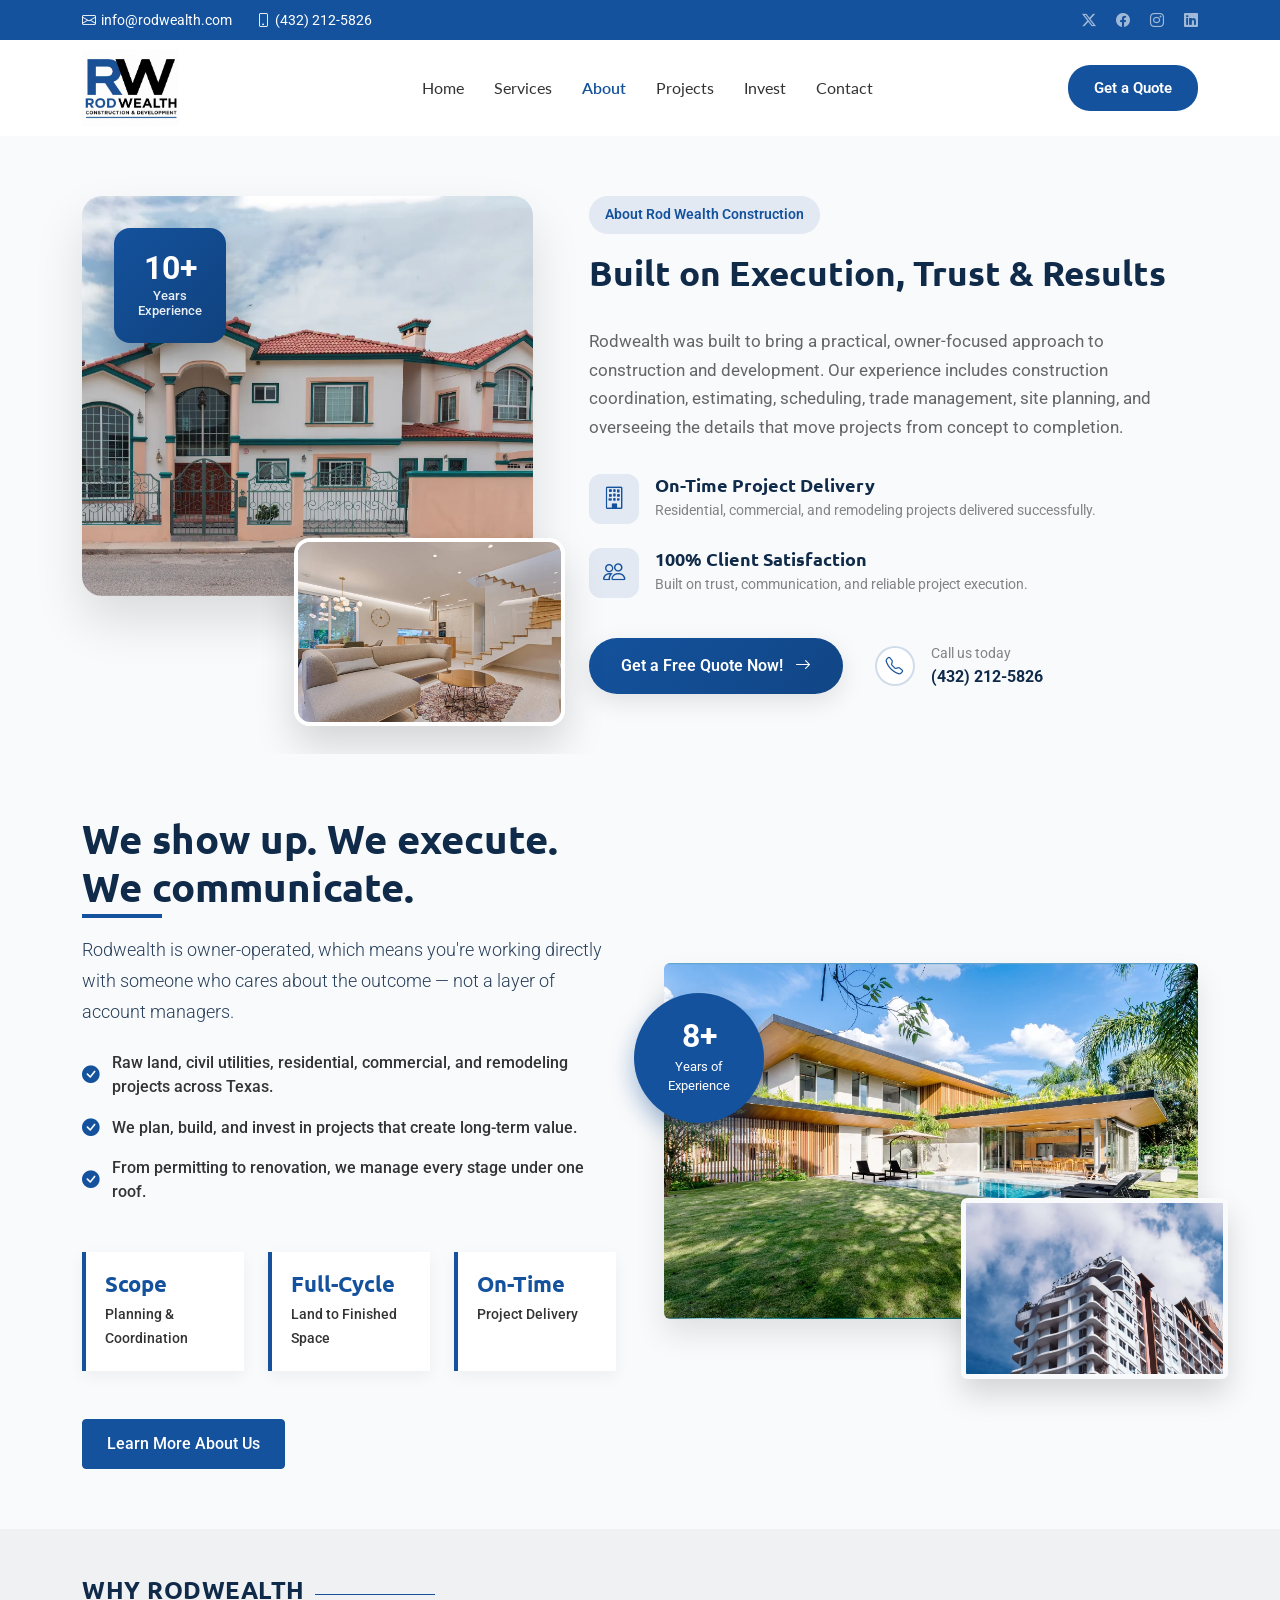
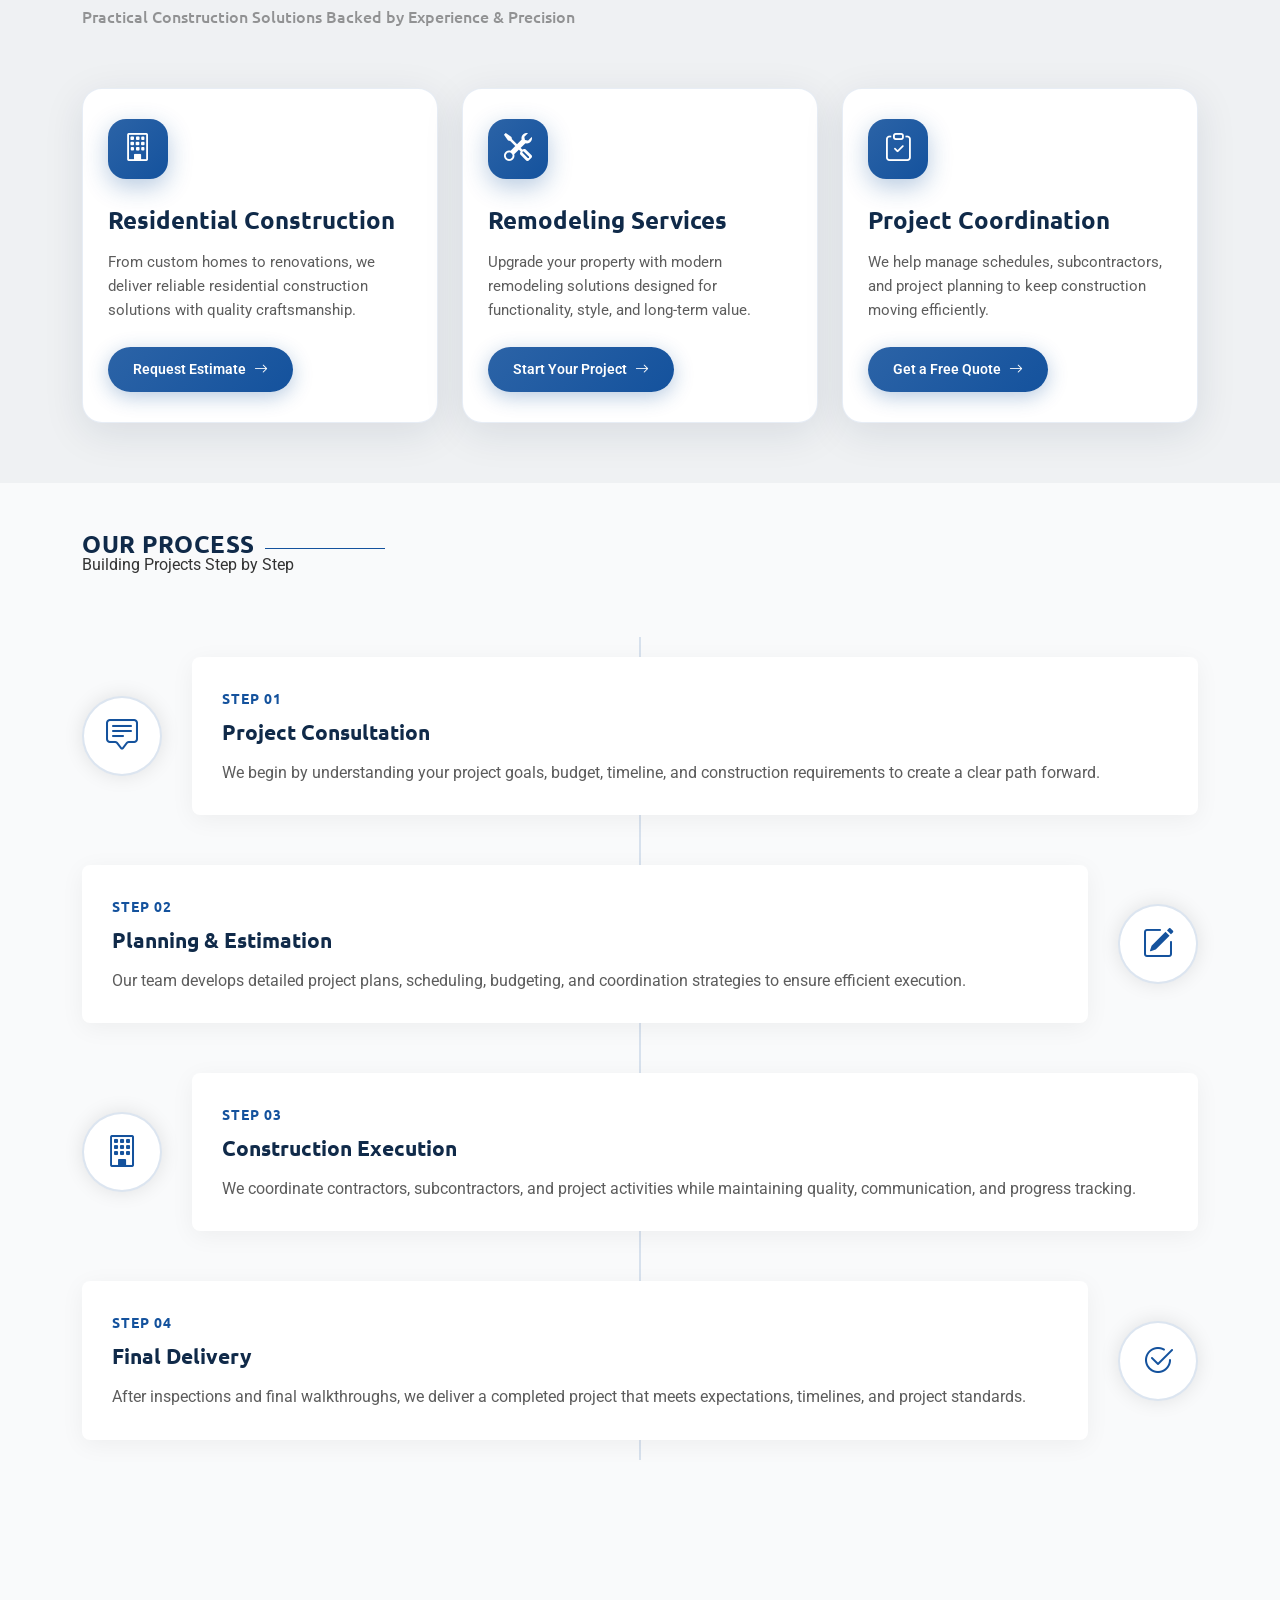
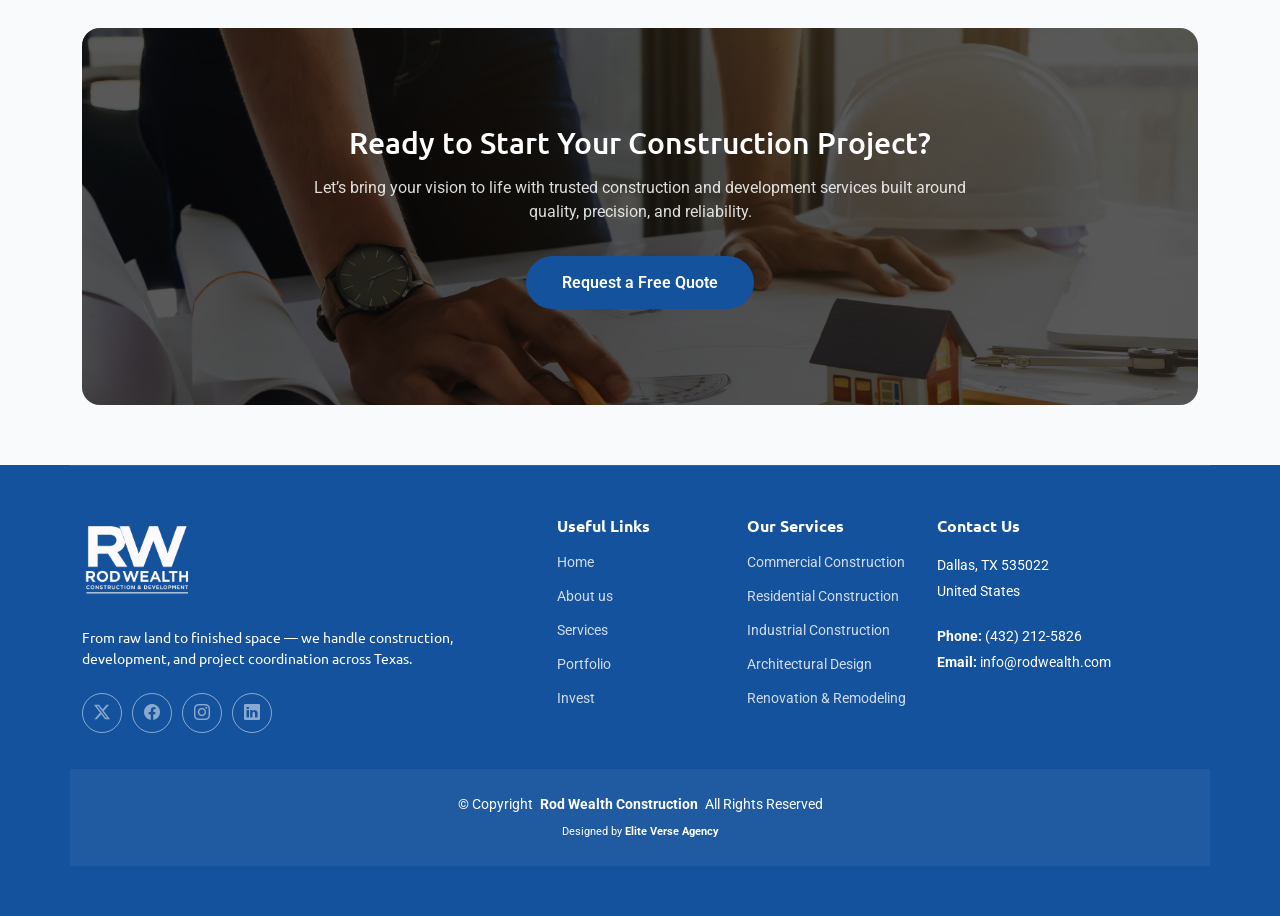
==== commit 34f5ddb6: "third commit" ====
--- a/about.html
+++ b/about.html
@@ -69,7 +69,7 @@
         </nav>
 
         <div class="quote-wrapper">
-          <a href="contact" class="btn-get-quote">Get a Quote</a>
+          <a href="contact.html" class="btn-get-quote">Get a Quote</a>
         </div>
 
       </div>
@@ -133,7 +133,7 @@
                     <i class="bi bi-building"></i>
                   </div>
                   <div class="achievement-content">
-                    <h4><span data-purecounter-start="0" data-purecounter-end="120" data-purecounter-duration="2" class="purecounter"></span>100+ Projects Completed</h4>
+                    <h4><span data-purecounter-start="0" data-purecounter-end="120" data-purecounter-duration="2" class="purecounter"></span>On-Time Project Delivery</h4>
                     <p>Residential, commercial, and remodeling projects delivered successfully.</p>
                   </div>
                 </div>
@@ -143,7 +143,7 @@
                     <i class="bi bi-people"></i>
                   </div>
                   <div class="achievement-content">
-                    <h4><span data-purecounter-start="0" data-purecounter-end="95" data-purecounter-duration="1" class="purecounter"></span>% Client Satisfaction</h4>
+                    <h4><span data-purecounter-start="0" data-purecounter-end="95" data-purecounter-duration="1" class="purecounter"></span>100% Client Satisfaction</h4>
                     <p>Built on trust, communication, and reliable project execution.</p>
                   </div>
                 </div>
@@ -151,7 +151,7 @@
               </div>
 
               <div class="action-section">
-                <a href="about.html" class="btn-cta">
+                <a href="contact.html" class="btn-cta">
                   <span>Get a Free Quote Now!</span>
                   <i class="bi bi-arrow-right"></i>
                 </a>
@@ -183,60 +183,64 @@
           <div class="col-lg-6">
             <div class="about-content" data-aos="fade-right" data-aos-delay="200">
               <h2>We show up. We execute. We communicate.</h2>
-              <p class="lead">Rodwealth is owner-operated, which means you're working directly with someone who cares about the outcome — not a layer of account managers.</p>
+              <p class="lead">Rodwealth is owner-operated, which means you're working directly with someone who cares
+                about the outcome — not a layer of account managers.</p>
+
+              <div class="feature-highlights">
+                <div class="highlight-item">
+                  <i class="bi bi-check-circle-fill"></i>
+                  <span>Raw land, civil utilities, residential, commercial, and remodeling projects across Texas.</span>
+                </div>
+
+                <div class="highlight-item">
+                  <i class="bi bi-check-circle-fill"></i>
+                  <span>We plan, build, and invest in projects that create long-term value.</span>
+                </div>
+
+                <div class="highlight-item">
+                  <i class="bi bi-check-circle-fill"></i>
+                  <span>From permitting to renovation, we manage every stage under one roof.</span>
+                </div>
+              </div>
 
               <div class="achievement-boxes row g-4 mt-4">
-                <div class="col-6 col-md-3" data-aos="fade-up" data-aos-delay="300">
+                <div class="col-6 col-md-4" data-aos="fade-up" data-aos-delay="200">
                   <div class="achievement-box">
-                    <h3>10+</h3>
-                    <p>Years Experience</p>
-                  </div>
-                </div>
-                <div class="col-6 col-md-3" data-aos="fade-up" data-aos-delay="400">
+                    <h3>Scope</h3>
+                    <p>Planning & Coordination</p>
+                  </div>
+                </div>
+                <div class="col-6 col-md-4" data-aos="fade-up" data-aos-delay="300">
                   <div class="achievement-box">
-                    <h3>500+</h3>
-                    <p>Projects Completed</p>
-                  </div>
-                </div>
-                <div class="col-6 col-md-3" data-aos="fade-up" data-aos-delay="500">
+                    <h3>Full-Cycle</h3>
+                    <p>Land to Finished Space</p>
+                  </div>
+                </div>
+                <div class="col-6 col-md-4" data-aos="fade-up" data-aos-delay="400">
                   <div class="achievement-box">
-                    <h3>100%</h3>
-                    <p>Client Satisfaction</p>
-                  </div>
-                </div>
-                <div class="col-6 col-md-3" data-aos="fade-up" data-aos-delay="600">
-                  <div class="achievement-box">
-                    <h3>48</h3>
-                    <p>Team Members</p>
-                  </div>
-                </div>
-              </div>
-
-              <div class="certifications mt-5" data-aos="fade-up" data-aos-delay="700">
-                <h5>Certifications &amp; Partnerships</h5>
-                <div class="row g-3 align-items-center">
-                  <div class="col-4 col-md-3">
-                    <img src="assets/img/construction/badge-4.webp" alt="Certification" class="img-fluid">
-                  </div>
-                  <div class="col-4 col-md-3">
-                    <img src="assets/img/construction/badge-3.webp" alt="Certification" class="img-fluid">
-                  </div>
-                  <div class="col-4 col-md-3">
-                    <img src="assets/img/construction/badge-5.webp" alt="Certification" class="img-fluid">
-                  </div>
-                </div>
+                    <h3>On-Time</h3>
+                    <p>Project Delivery</p>
+                  </div>
+                </div>
+              </div>
+
+
+
+              <div class="cta-container mt-5" data-aos="fade-up" data-aos-delay="200">
+                <a href="about.html" class="btn btn-primary">Learn More About Us</a>
               </div>
             </div>
           </div>
 
           <div class="col-lg-6">
             <div class="about-image position-relative" data-aos="fade-left" data-aos-delay="200">
-              <img src="assets/img/construction/project-3.webp" alt="Construction Team" class="img-fluid main-image rounded">
+              <img src="assets/img/construction/project-3.webp" alt="Construction Team"
+                class="img-fluid main-image rounded">
               <div class="image-overlay">
                 <img src="assets/img/construction/project-7.webp" alt="Construction Project" class="img-fluid rounded">
               </div>
               <div class="experience-badge" data-aos="zoom-in" data-aos-delay="500">
-                <span>10+</span>
+                <span>8+</span>
                 <p>Years of Experience</p>
               </div>
             </div>
@@ -401,7 +405,7 @@
         <div class="cta-container text-center mt-5" data-aos="fade-up" data-aos-delay="300">
           <h3>Ready to Start Your Construction Project?</h3>
           <p>Let’s bring your vision to life with trusted construction and development services built around quality, precision, and reliability.</p>
-          <a href="#" class="btn btn-cta">Request a Free Quote</a>
+          <a href="contact.html" class="btn btn-cta">Request a Free Quote</a>
         </div>
 
       </div>
@@ -432,22 +436,22 @@
         <div class="col-lg-2 col-6 footer-links">
           <h4>Useful Links</h4>
           <ul>
-            <li><a href="#">Home</a></li>
-            <li><a href="#">About us</a></li>
-            <li><a href="#">Services</a></li>
-            <li><a href="#">Portfolio</a></li>
-            <li><a href="#">Invest</a></li>
+            <li><a href="index.html">Home</a></li>
+            <li><a href="about.html">About us</a></li>
+            <li><a href="services.html">Services</a></li>
+            <li><a href="projects.html">Portfolio</a></li>
+            <li><a href="invest.html">Invest</a></li>
           </ul>
         </div>
 
         <div class="col-lg-2 col-6 footer-links">
           <h4>Our Services</h4>
           <ul>
-            <li><a href="#">Commercial Construction</a></li>
-            <li><a href="#">Residential Construction</a></li>
-            <li><a href="#">Industrial Construction</a></li>
-            <li><a href="#">Architectural Design</a></li>
-            <li><a href="#">Renovation & Remodeling</a></li>
+            <li><a href="services.html">Commercial Construction</a></li>
+            <li><a href="services.html">Residential Construction</a></li>
+            <li><a href="services.html">Industrial Construction</a></li>
+            <li><a href="services.html">Architectural Design</a></li>
+            <li><a href="services.html">Renovation & Remodeling</a></li>
           </ul>
         </div>
 
@@ -464,6 +468,9 @@
 
     <div class="container copyright text-center mt-4">
       <p>© <span>Copyright</span> <strong class="px-1 sitename">Rod Wealth Construction</strong> <span>All Rights Reserved</span></p>
+      <div class="credits">
+        Designed by <a href="https://elite-verse.com/" target="_blank"><b>Elite Verse Agency</b></a>
+      </div>
     </div>
 
   </footer>
@@ -472,7 +479,7 @@
   <a href="#" id="scroll-top" class="scroll-top d-flex align-items-center justify-content-center"><i class="bi bi-arrow-up-short"></i></a>
 
   <!-- Preloader -->
-  <div id="preloader"></div>
+  <!-- <div id="preloader"></div> -->
 
   <!-- Vendor JS Files -->
   <script src="assets/vendor/bootstrap/js/bootstrap.bundle.min.js"></script>
--- a/assets/css/main.css
+++ b/assets/css/main.css
@@ -86,7 +86,7 @@
 
 /* PHP Email Form Messages
 ------------------------------*/
-.php-email-form .error-message {
+.custom-email-form .error-message {
   display: none;
   background: #df1529;
   color: #ffffff;
@@ -96,7 +96,7 @@
   font-weight: 600;
 }
 
-.php-email-form .sent-message {
+.custom-email-form .sent-message {
   display: none;
   color: #ffffff;
   background: #059652;
@@ -106,7 +106,7 @@
   font-weight: 600;
 }
 
-.php-email-form .loading {
+.custom-email-form .loading {
   display: none;
   background: var(--surface-color);
   text-align: center;
@@ -114,7 +114,7 @@
   margin-bottom: 24px;
 }
 
-.php-email-form .loading:before {
+.custom-email-form .loading:before {
   content: "";
   display: inline-block;
   border-radius: 50%;
@@ -123,10 +123,10 @@
   margin: 0 10px -6px 0;
   border: 3px solid var(--accent-color);
   border-top-color: var(--surface-color);
-  animation: php-email-form-loading 1s linear infinite;
-}
-
-@keyframes php-email-form-loading {
+  animation: custom-email-form-loading 1s linear infinite;
+}
+
+@keyframes custom-email-form-loading {
   0% {
     transform: rotate(0deg);
   }
@@ -624,8 +624,8 @@
 }
 
 .footer .credits {
-  margin-top: 6px;
-  font-size: 13px;
+  margin-top: 9px;
+  font-size: 11px;
 }
 
 /*--------------------------------------------------------------
@@ -923,7 +923,7 @@
   padding: 14px 32px;
   background-color: var(--accent-color);
   color: var(--contrast-color);
-  border-radius: 4px;
+  border-radius: 50px;
   font-weight: 600;
   transition: all 0.3s ease;
 }
@@ -940,7 +940,7 @@
   background-color: transparent;
   color: var(--default-color);
   border: 1px solid color-mix(in srgb, var(--default-color), transparent 70%);
-  border-radius: 4px;
+  border-radius: 50px;
   font-weight: 600;
   transition: all 0.3s ease;
 }
@@ -1005,14 +1005,15 @@
 }
 
 .hero .trust-badges .badge-item .badge-text .count {
-  font-size: 24px;
+  font-size: 16px;
   font-weight: 700;
   color: var(--heading-color);
   line-height: 1;
+  margin-bottom: 4px;
 }
 
 .hero .trust-badges .badge-item .badge-text .label {
-  font-size: 14px;
+  font-size: 13px;
   color: color-mix(in srgb, var(--default-color), transparent 30%);
 }
 
@@ -1117,7 +1118,7 @@
 }
 
 .about .achievement-boxes .achievement-box h3 {
-  font-size: 2rem;
+  font-size: 1.4rem;
   font-weight: 700;
   margin-bottom: 0.3rem;
   color: var(--accent-color);
@@ -1564,7 +1565,7 @@
   color: rgba(255, 255, 255, 0.85);
 }
 
-.services .cta-container .btn-cta {
+.btn-cta {
   background-color: var(--accent-color);
   color: var(--contrast-color);
   padding: 0.85rem 2.2rem;
@@ -1573,9 +1574,10 @@
   transition: all 0.3s ease;
 }
 
-.services .cta-container .btn-cta:hover {
+.btn-cta:hover {
   background-color: color-mix(in srgb, var(--accent-color), #000 15%);
   transform: translateY(-3px);
+  color: #fff;
 }
 
 @media (max-width: 992px) {
@@ -4115,15 +4117,15 @@
   margin: 0;
 }
 
-.quote .php-email-form .form-group {
+.quote .custom-email-form .form-group {
   margin-bottom: 20px;
 }
 
-.quote .php-email-form input[type=text],
-.quote .php-email-form input[type=email],
-.quote .php-email-form input[type=tel],
-.quote .php-email-form select,
-.quote .php-email-form textarea {
+.quote .custom-email-form input[type=text],
+.quote .custom-email-form input[type=email],
+.quote .custom-email-form input[type=tel],
+.quote .custom-email-form select,
+.quote .custom-email-form textarea {
   width: 100%;
   padding: 14px 18px;
   border: 1px solid color-mix(in srgb, var(--default-color), transparent 80%);
@@ -4134,25 +4136,25 @@
   background-color: var(--surface-color);
 }
 
-.quote .php-email-form input[type=text]:focus,
-.quote .php-email-form input[type=email]:focus,
-.quote .php-email-form input[type=tel]:focus,
-.quote .php-email-form select:focus,
-.quote .php-email-form textarea:focus {
+.quote .custom-email-form input[type=text]:focus,
+.quote .custom-email-form input[type=email]:focus,
+.quote .custom-email-form input[type=tel]:focus,
+.quote .custom-email-form select:focus,
+.quote .custom-email-form textarea:focus {
   outline: none;
   border-color: var(--accent-color);
   box-shadow: 0 0 0 3px color-mix(in srgb, var(--accent-color), transparent 85%);
 }
 
-.quote .php-email-form input[type=text]::placeholder,
-.quote .php-email-form input[type=email]::placeholder,
-.quote .php-email-form input[type=tel]::placeholder,
-.quote .php-email-form select::placeholder,
-.quote .php-email-form textarea::placeholder {
+.quote .custom-email-form input[type=text]::placeholder,
+.quote .custom-email-form input[type=email]::placeholder,
+.quote .custom-email-form input[type=tel]::placeholder,
+.quote .custom-email-form select::placeholder,
+.quote .custom-email-form textarea::placeholder {
   color: color-mix(in srgb, var(--default-color), transparent 50%);
 }
 
-.quote .php-email-form select {
+.quote .custom-email-form select {
   background-image: url("data:image/svg+xml;charset=UTF-8,%3csvg xmlns='http://www.w3.org/2000/svg' viewBox='0 0 24 24' fill='none' stroke='%23666' stroke-width='2' stroke-linecap='round' stroke-linejoin='round'%3e%3cpolyline points='6,9 12,15 18,9'%3e%3c/polyline%3e%3c/svg%3e");
   background-repeat: no-repeat;
   background-position: right 16px center;
@@ -4161,12 +4163,12 @@
   appearance: none;
 }
 
-.quote .php-email-form textarea {
+.quote .custom-email-form textarea {
   resize: vertical;
   min-height: 120px;
 }
 
-.quote .php-email-form button[type=submit] {
+.quote .custom-email-form button[type=submit] {
   background: var(--accent-color);
   color: var(--contrast-color);
   padding: 14px 40px;
@@ -4178,7 +4180,7 @@
   transition: all 0.3s ease;
 }
 
-.quote .php-email-form button[type=submit]:hover {
+.quote .custom-email-form button[type=submit]:hover {
   background: color-mix(in srgb, var(--accent-color), #000 10%);
   transform: translateY(-2px);
   box-shadow: 0 8px 25px color-mix(in srgb, var(--accent-color), transparent 60%);
@@ -5825,4 +5827,145 @@
     padding: 40px 20px;
     margin-top: 40px;
   }
+}
+
+/*--------------------------------------------------------------
+# Gallery Slider Section
+--------------------------------------------------------------*/
+.gallery-slider {
+  overflow: hidden;
+}
+
+.gallery-slider .gallery-container {
+  padding: 0px 0 0px;
+  position: relative;
+}
+
+.gallery-slider .swiper-wrapper {
+  height: auto !important;
+  align-items: center;
+  padding: 30px 0;
+}
+
+.gallery-slider .gallery-item {
+  position: relative;
+  border-radius: 15px;
+  overflow: hidden;
+  box-shadow: 0 10px 30px rgba(0, 0, 0, 0.2);
+  transition: all 0.4s ease;
+}
+
+.gallery-slider .gallery-img {
+  position: relative;
+  overflow: hidden;
+}
+
+.gallery-slider .gallery-img img {
+  transition: transform 0.6s ease;
+  width: 100%;
+  aspect-ratio: 4/3;
+  object-fit: cover;
+}
+
+.gallery-slider .gallery-img .gallery-overlay {
+  position: absolute;
+  top: 0;
+  left: 0;
+  width: 100%;
+  height: 100%;
+  background: color-mix(in srgb, var(--accent-color), transparent 70%);
+  display: flex;
+  align-items: center;
+  justify-content: center;
+  opacity: 0;
+  transition: all 0.4s ease;
+}
+
+.gallery-slider .gallery-img .gallery-overlay i {
+  color: var(--contrast-color);
+  font-size: 3rem;
+  transform: scale(0.5);
+  transition: all 0.3s ease;
+}
+
+.gallery-slider .gallery-img:hover img {
+  transform: scale(1.1);
+}
+
+.gallery-slider .gallery-img:hover .gallery-overlay {
+  opacity: 1;
+}
+
+.gallery-slider .gallery-img:hover .gallery-overlay i {
+  transform: scale(1);
+}
+
+.gallery-slider .swiper-pagination {
+  position: relative;
+  margin-top: 20px;
+}
+
+.gallery-slider .swiper-pagination .swiper-pagination-bullet {
+  width: 12px;
+  height: 12px;
+  background: transparent;
+  border: 2px solid var(--accent-color);
+  opacity: 0.7;
+  transition: all 0.3s ease;
+}
+
+.gallery-slider .swiper-pagination .swiper-pagination-bullet-active {
+  background: var(--accent-color);
+  opacity: 1;
+  transform: scale(1.2);
+}
+
+.gallery-slider .swiper-button-next,
+.gallery-slider .swiper-button-prev {
+  color: var(--accent-color);
+  background: var(--surface-color);
+  width: 40px;
+  height: 40px;
+  border-radius: 50%;
+  box-shadow: 0 4px 10px rgba(0, 0, 0, 0.1);
+  opacity: 0;
+  transition: all 0.3s ease;
+}
+
+.gallery-slider .swiper-button-next:after,
+.gallery-slider .swiper-button-prev:after {
+  font-size: 16px;
+  font-weight: bold;
+}
+
+.gallery-slider:hover .swiper-button-next,
+.gallery-slider:hover .swiper-button-prev {
+  opacity: 0.9;
+}
+
+.gallery-slider:hover .swiper-button-next:hover,
+.gallery-slider:hover .swiper-button-prev:hover {
+  background: var(--accent-color);
+  color: var(--contrast-color);
+}
+
+@media (max-width: 991px) {
+  .gallery-slider .gallery-item {
+    box-shadow: 0 5px 15px rgba(0, 0, 0, 0.15);
+  }
+
+  .gallery-slider .swiper-button-next,
+  .gallery-slider .swiper-button-prev {
+    display: none;
+  }
+}
+
+@media (max-width: 767px) {
+  .gallery-slider .swiper-wrapper {
+    padding: 15px 0;
+  }
+
+  .gallery-slider .gallery-img .gallery-overlay i {
+    font-size: 2rem;
+  }
 }
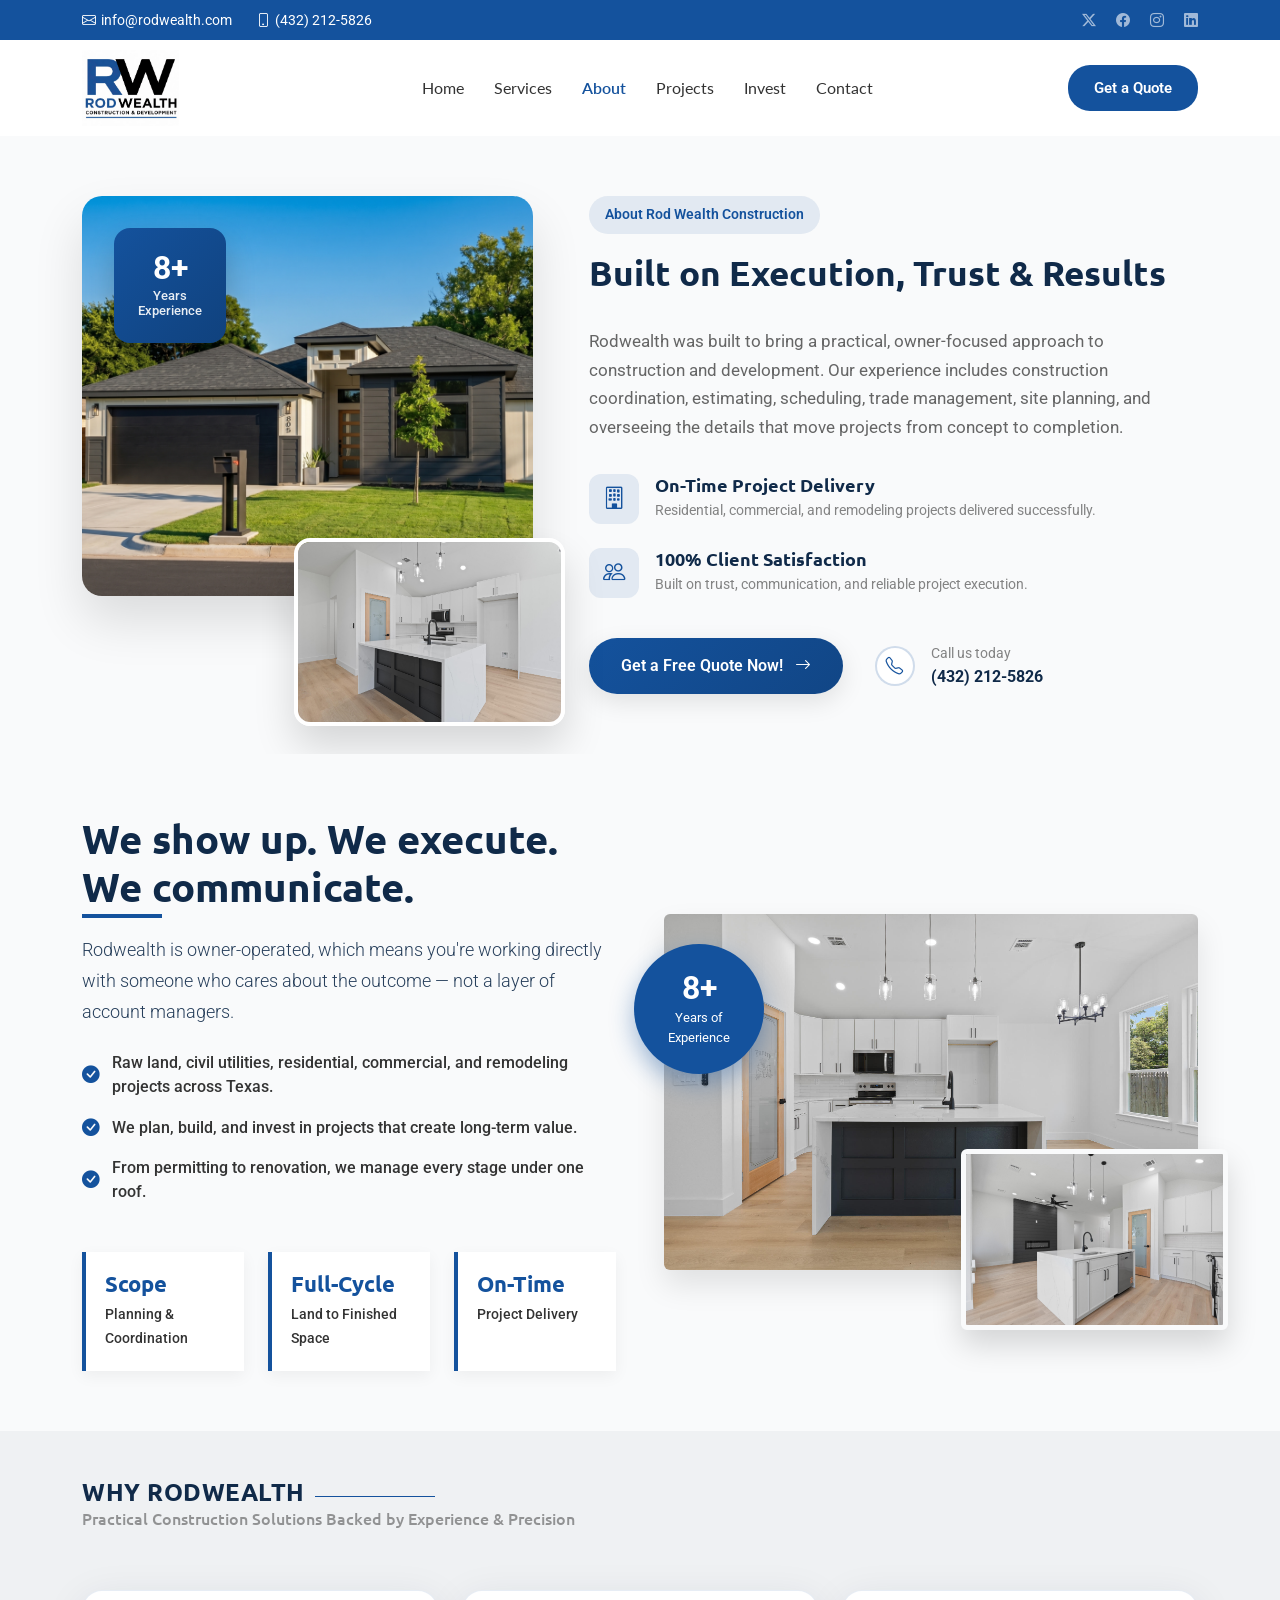
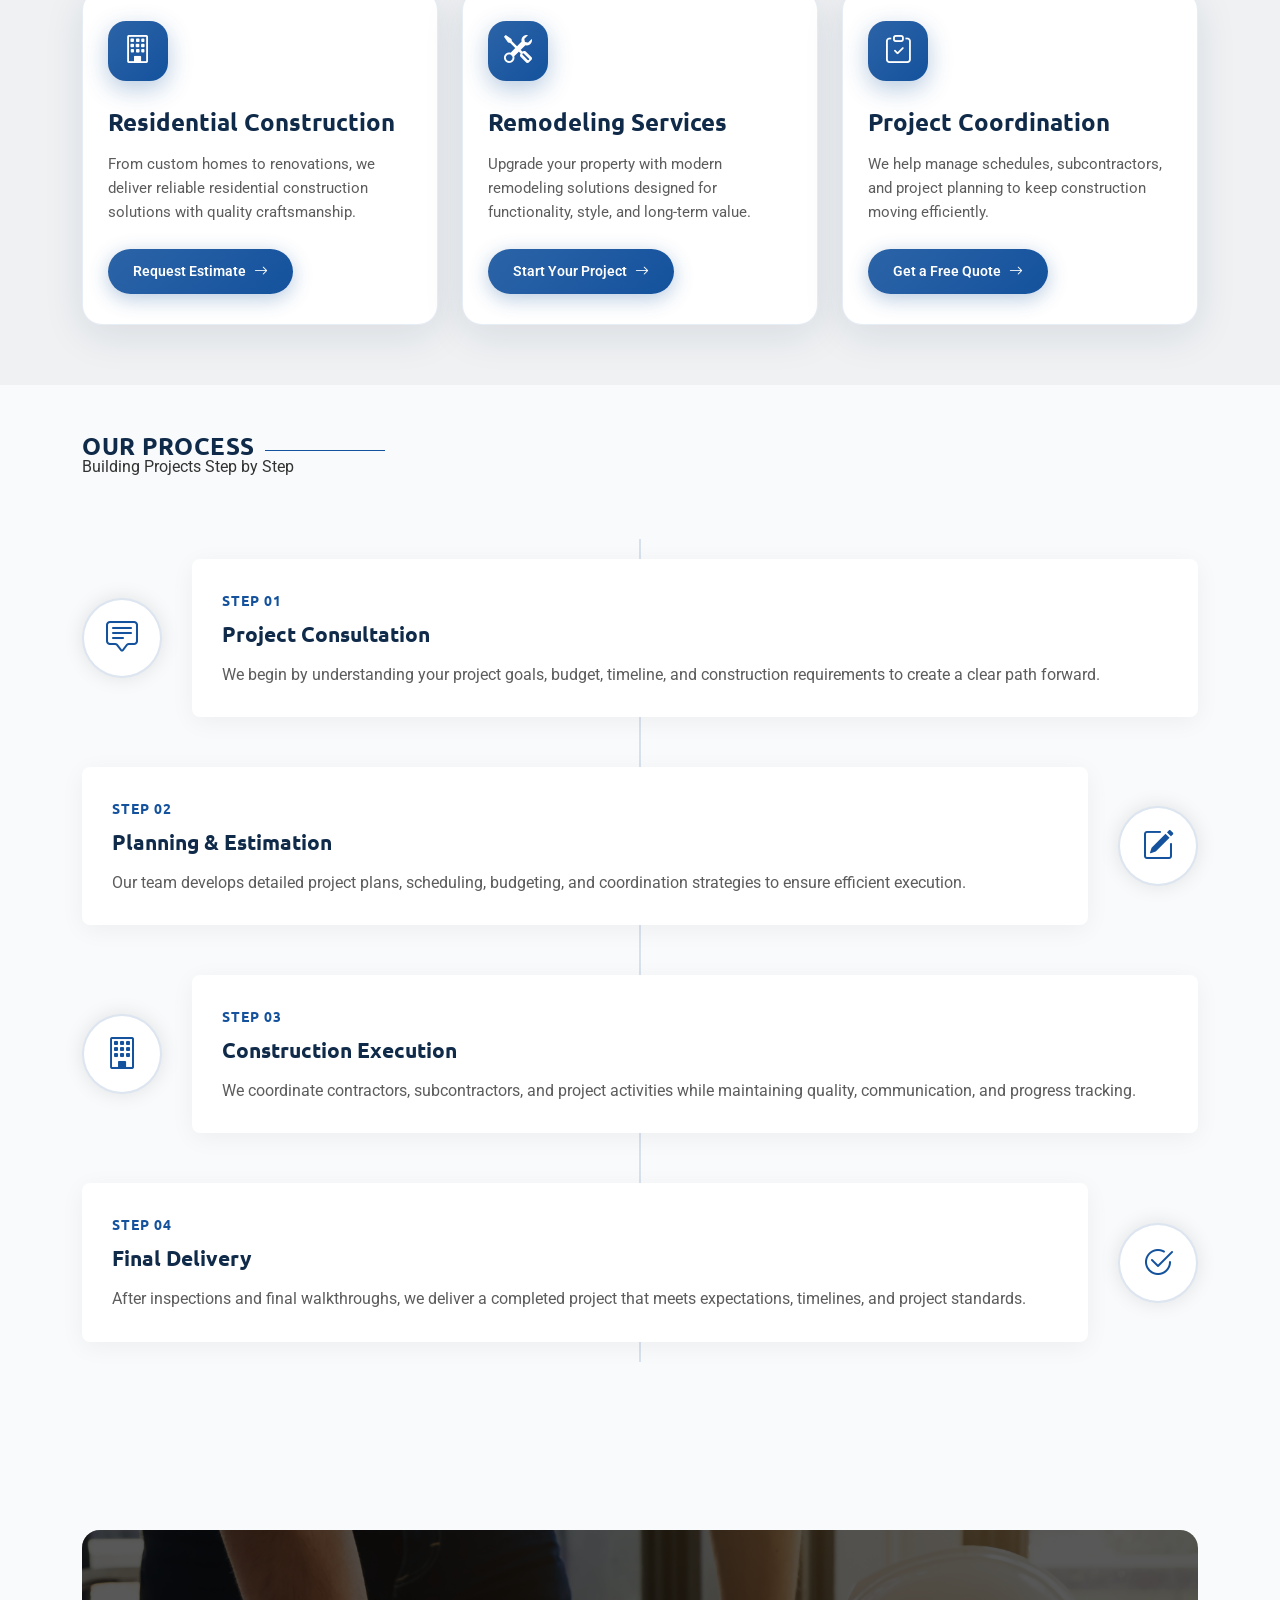
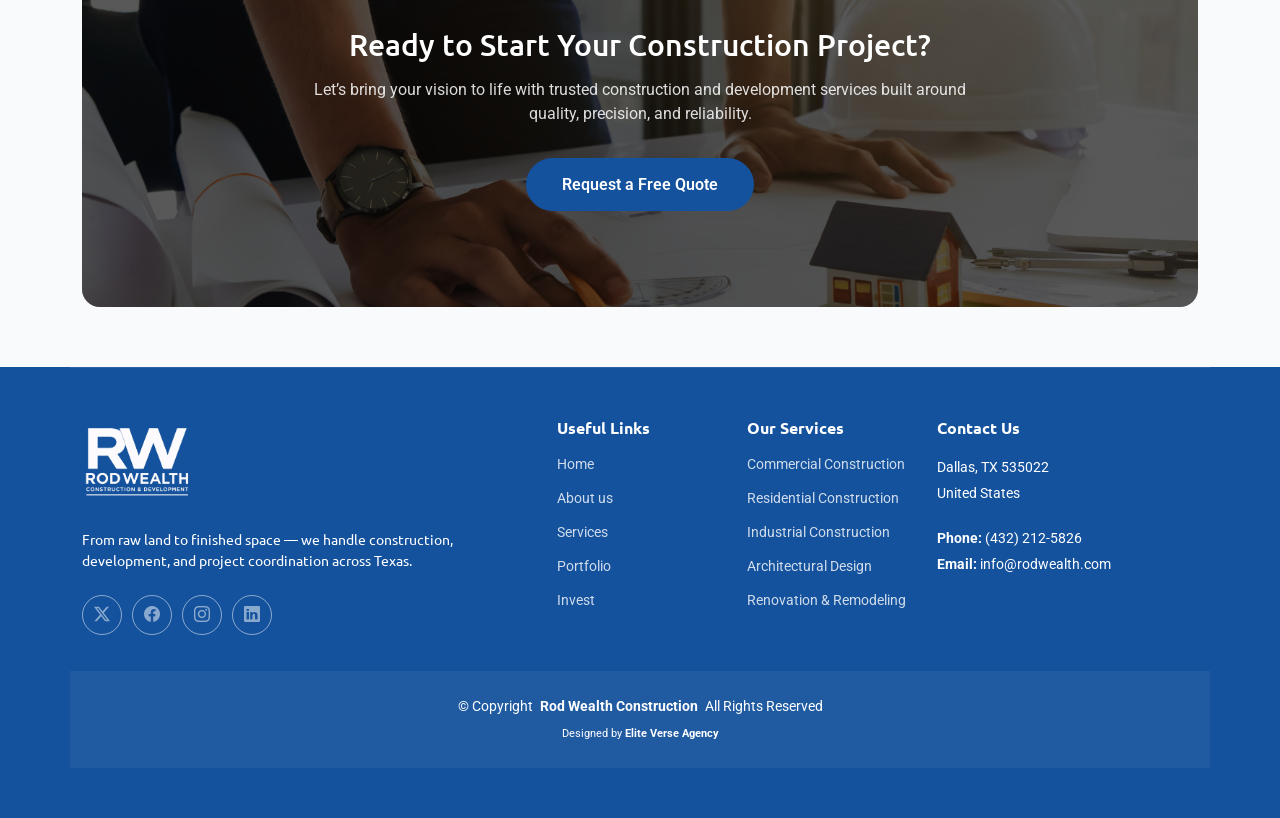
==== commit f1d2ef8b: "round-1 commit" ====
--- a/about.html
+++ b/about.html
@@ -103,16 +103,16 @@
           <div class="col-lg-5" data-aos="zoom-in" data-aos-delay="200">
             <div class="image-gallery">
               <div class="primary-image">
-                <img src="assets/img/real-estate/property-exterior-1.webp" alt="Modern Property" class="img-fluid">
+                <img src="assets/img/projects/3.png" alt="Modern Property" class="img-fluid">
                 <div class="experience-badge">
                   <div class="badge-content">
-                    <div class="number"><span class="purecounter"></span>10+</div>
+                    <div class="number"><span class="purecounter"></span>8+</div>
                     <div class="text">Years<br>Experience</div>
                   </div>
                 </div>
               </div>
               <div class="secondary-image">
-                <img src="assets/img/real-estate/property-interior-4.webp" alt="Luxury Interior" class="img-fluid">
+                <img src="assets/img/gallery/7.jpg" alt="Luxury Interior" class="img-fluid">
               </div>
             </div>
           </div>
@@ -226,18 +226,16 @@
 
 
 
-              <div class="cta-container mt-5" data-aos="fade-up" data-aos-delay="200">
-                <a href="about.html" class="btn btn-primary">Learn More About Us</a>
-              </div>
+              
             </div>
           </div>
 
           <div class="col-lg-6">
             <div class="about-image position-relative" data-aos="fade-left" data-aos-delay="200">
-              <img src="assets/img/construction/project-3.webp" alt="Construction Team"
+              <img src="assets/img/gallery/2.jpg" alt="Construction Team"
                 class="img-fluid main-image rounded">
               <div class="image-overlay">
-                <img src="assets/img/construction/project-7.webp" alt="Construction Project" class="img-fluid rounded">
+                <img src="assets/img/gallery/5.jpg" alt="Construction Project" class="img-fluid rounded">
               </div>
               <div class="experience-badge" data-aos="zoom-in" data-aos-delay="500">
                 <span>8+</span>
--- a/assets/css/main.css
+++ b/assets/css/main.css
@@ -823,7 +823,14 @@
   font-weight: 500;
   font-family: var(--heading-font);
 }
-
+@media (max-width: 768px){
+  .section-title-page h2{
+    font-size: 20px;
+  }
+  .section-title-page p{
+    font-size: 14px;
+  }
+}
 /*--------------------------------------------------------------
 # Hero Section
 --------------------------------------------------------------*/
@@ -894,9 +901,22 @@
 }
 
 @media (max-width: 768px) {
+  .hero .hero-content{
+    text-align: center;
+  }
+  .hero .hero-content .subtitle{
+    font-size: 12px !important;
+  }
+  .hero .hero-content p{
+    font-size: 16px !important;
+  }
   .hero .hero-content h1 {
     font-size: 32px;
   }
+  .hero .trust-badges{
+    display: none !important;
+  }
+
 }
 
 .hero .hero-content p {
@@ -1307,7 +1327,7 @@
   }
 
   .about .achievement-boxes .achievement-box h3 {
-    font-size: 1.8rem;
+    font-size: 1.3rem;
   }
 
   .about .achievement-boxes .achievement-box p {
@@ -1590,7 +1610,7 @@
   }
 
   .services .cta-container {
-    padding: 2rem;
+    padding: 3rem 2rem;
   }
 
   .services .cta-container h3 {
@@ -1606,6 +1626,12 @@
 
   .services .service-list-item .service-list-icon {
     margin-bottom: 0.5rem;
+  }
+  .services .cta-container h3{
+    font-size: 1.6rem;
+  }
+  .services .cta-container p{
+    font-size: 12px;
   }
 }
 
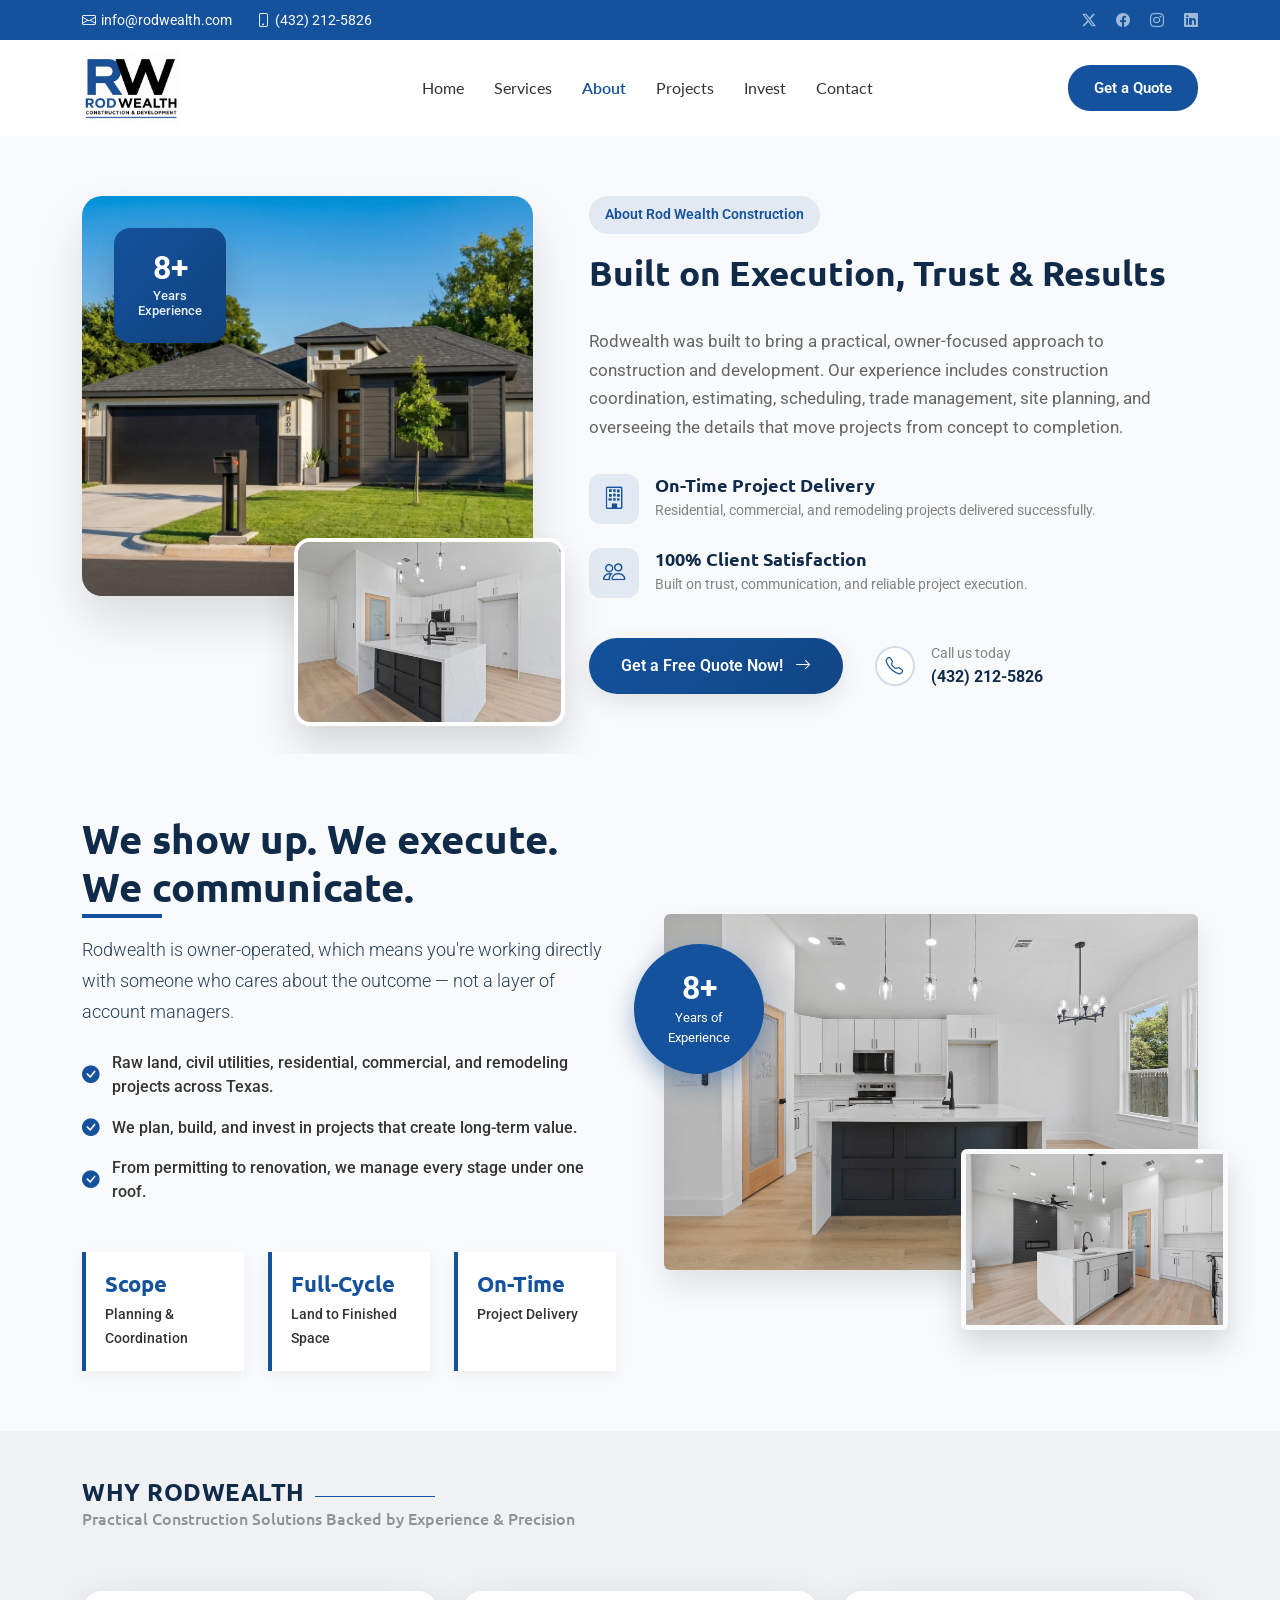
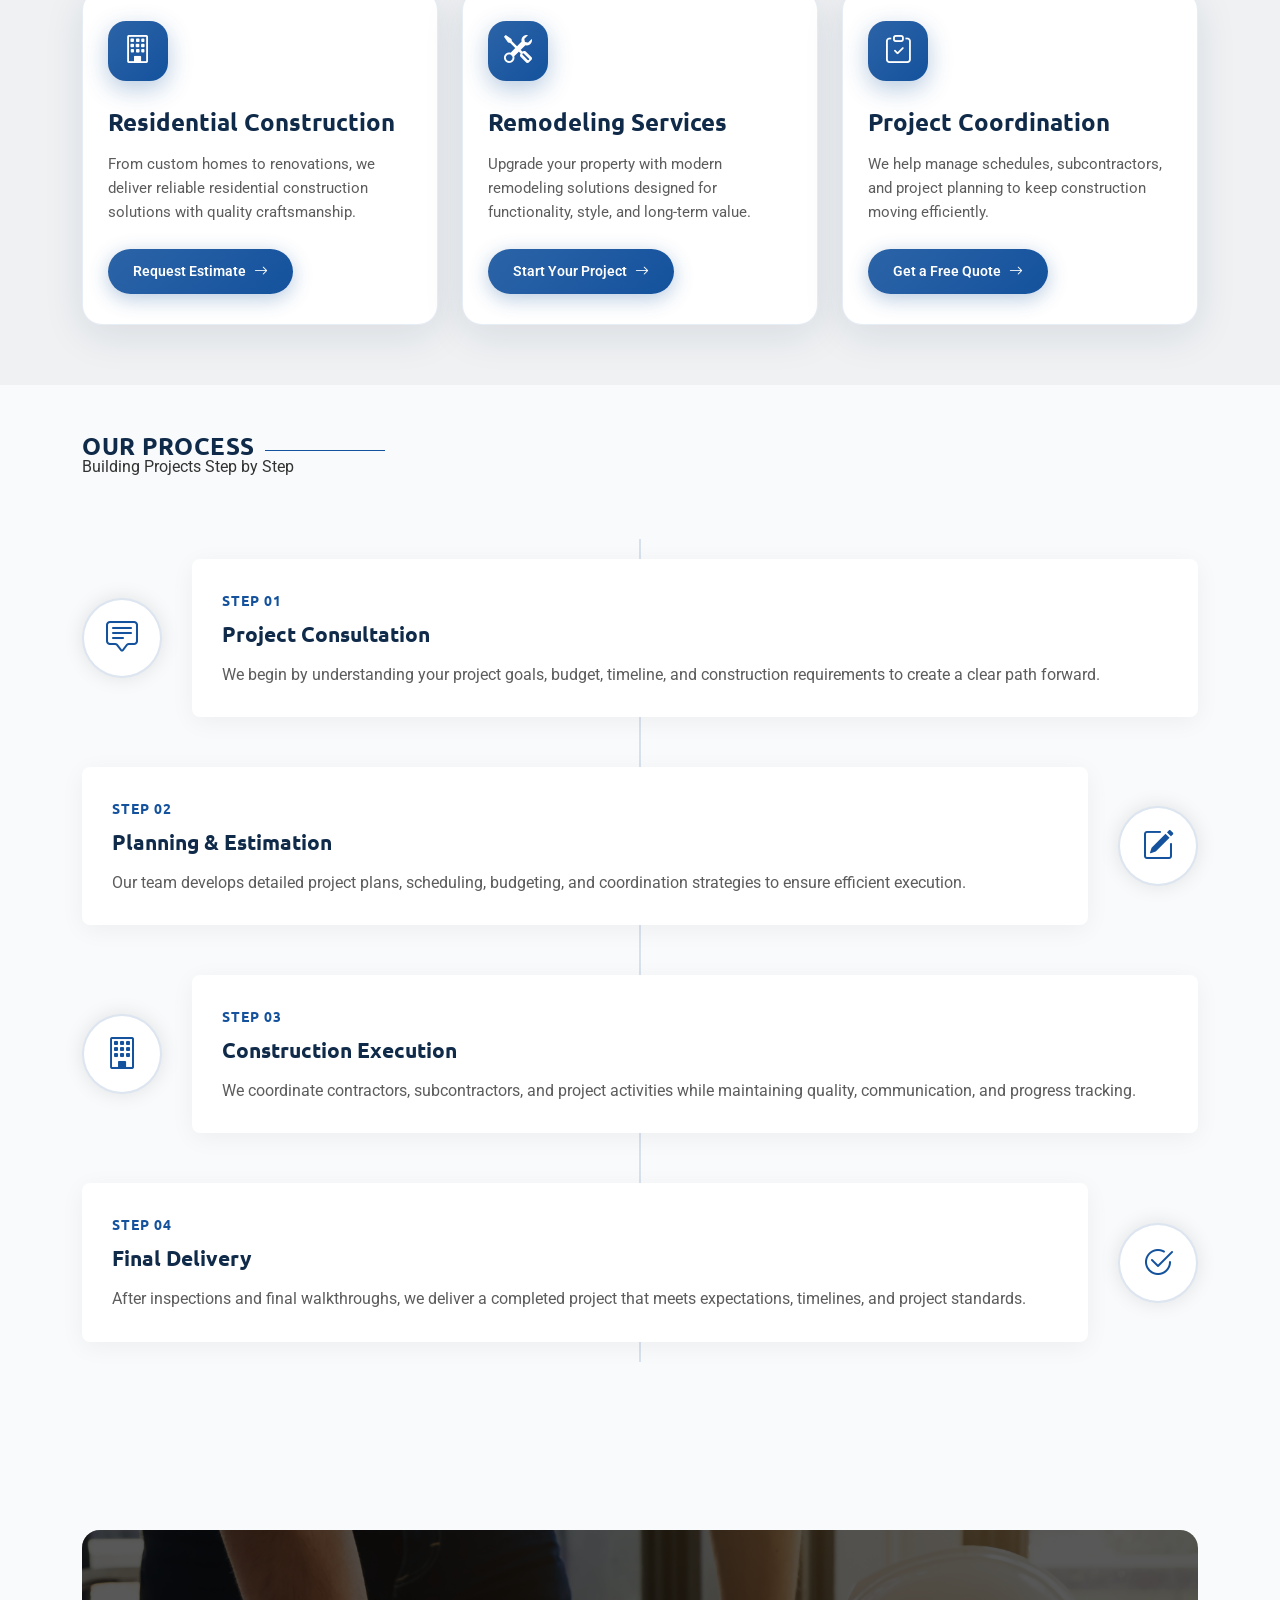
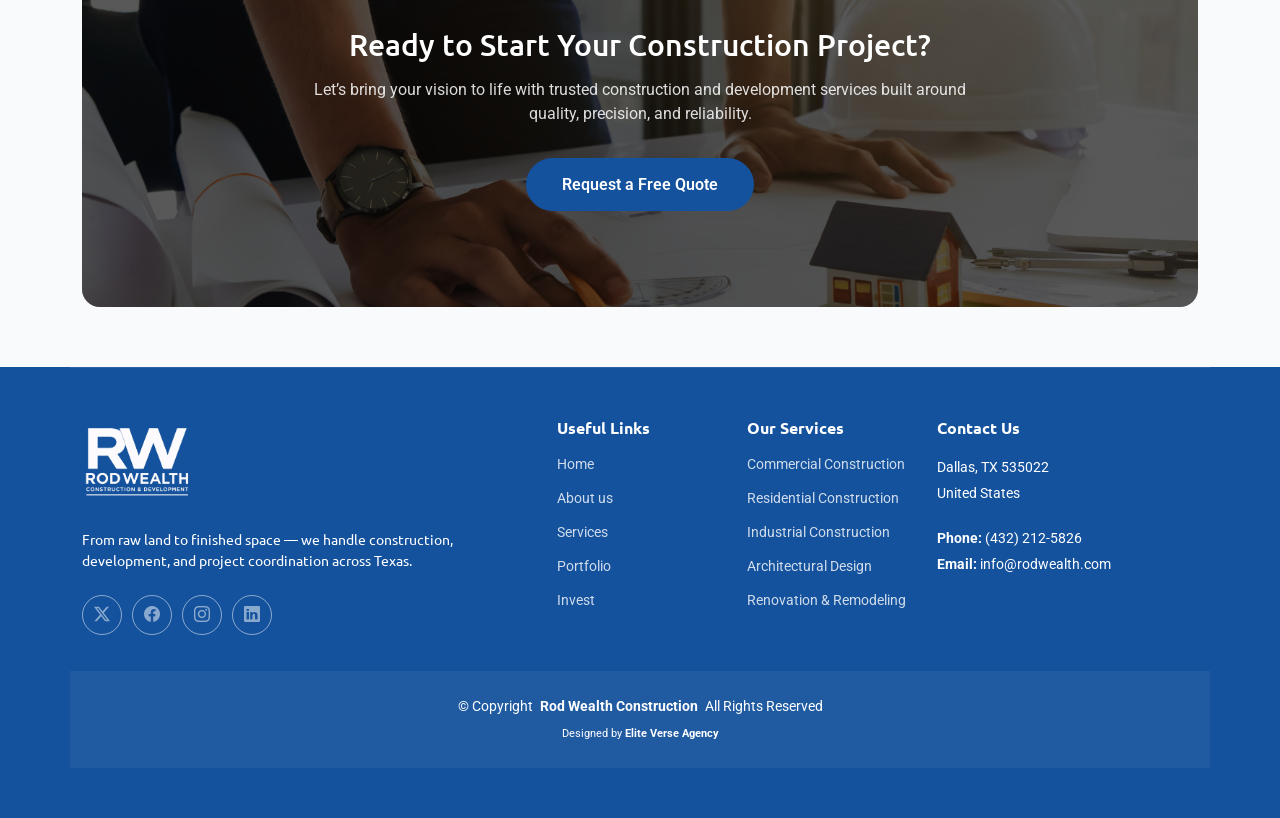
==== commit 2301ab7a: "perfromance improved" ====
--- a/about.html
+++ b/about.html
@@ -103,7 +103,7 @@
           <div class="col-lg-5" data-aos="zoom-in" data-aos-delay="200">
             <div class="image-gallery">
               <div class="primary-image">
-                <img src="assets/img/projects/3.png" alt="Modern Property" class="img-fluid">
+                <img src="assets/img/projects/3.webp" alt="Modern Property" class="img-fluid">
                 <div class="experience-badge">
                   <div class="badge-content">
                     <div class="number"><span class="purecounter"></span>8+</div>
@@ -112,7 +112,7 @@
                 </div>
               </div>
               <div class="secondary-image">
-                <img src="assets/img/gallery/7.jpg" alt="Luxury Interior" class="img-fluid">
+                <img src="assets/img/gallery/7.webp" alt="Luxury Interior" class="img-fluid">
               </div>
             </div>
           </div>
@@ -232,10 +232,10 @@
 
           <div class="col-lg-6">
             <div class="about-image position-relative" data-aos="fade-left" data-aos-delay="200">
-              <img src="assets/img/gallery/2.jpg" alt="Construction Team"
+              <img src="assets/img/gallery/2.webp" alt="Construction Team"
                 class="img-fluid main-image rounded">
               <div class="image-overlay">
-                <img src="assets/img/gallery/5.jpg" alt="Construction Project" class="img-fluid rounded">
+                <img src="assets/img/gallery/5.webp" alt="Construction Project" class="img-fluid rounded">
               </div>
               <div class="experience-badge" data-aos="zoom-in" data-aos-delay="500">
                 <span>8+</span>
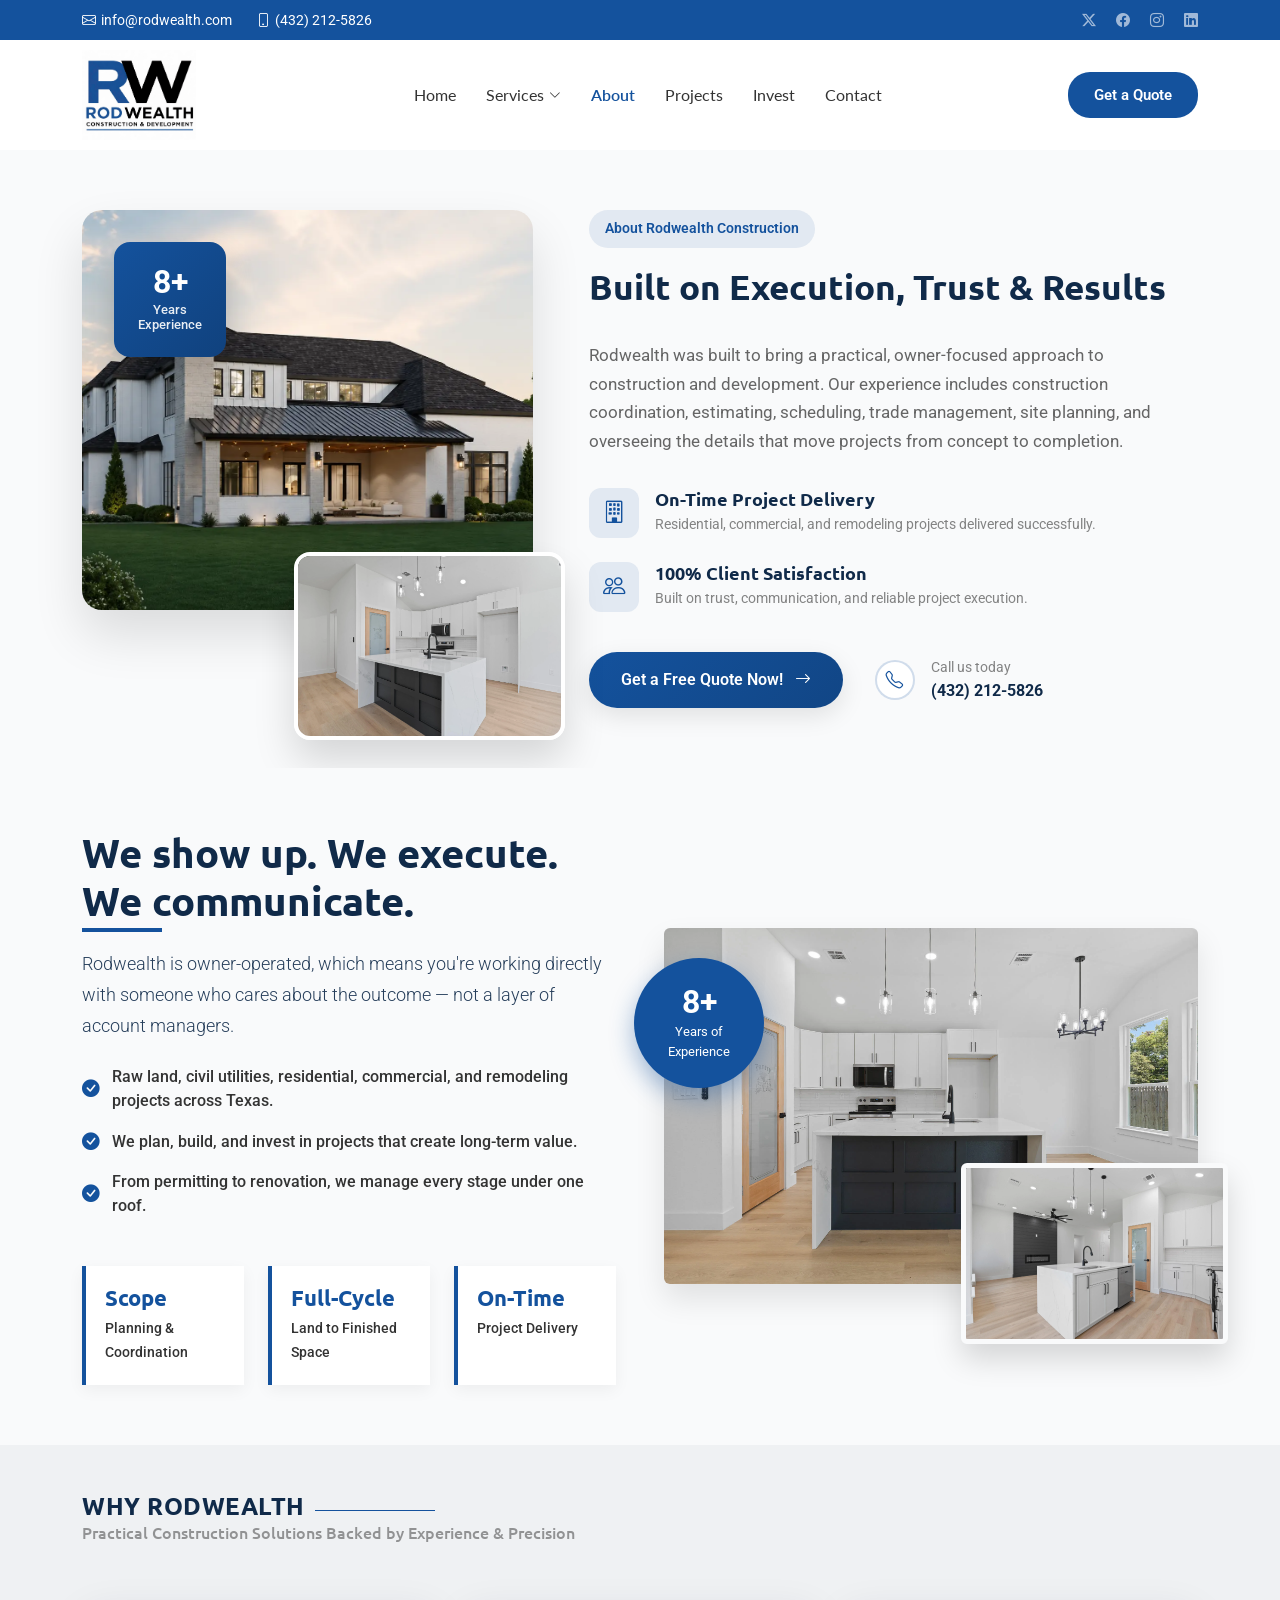
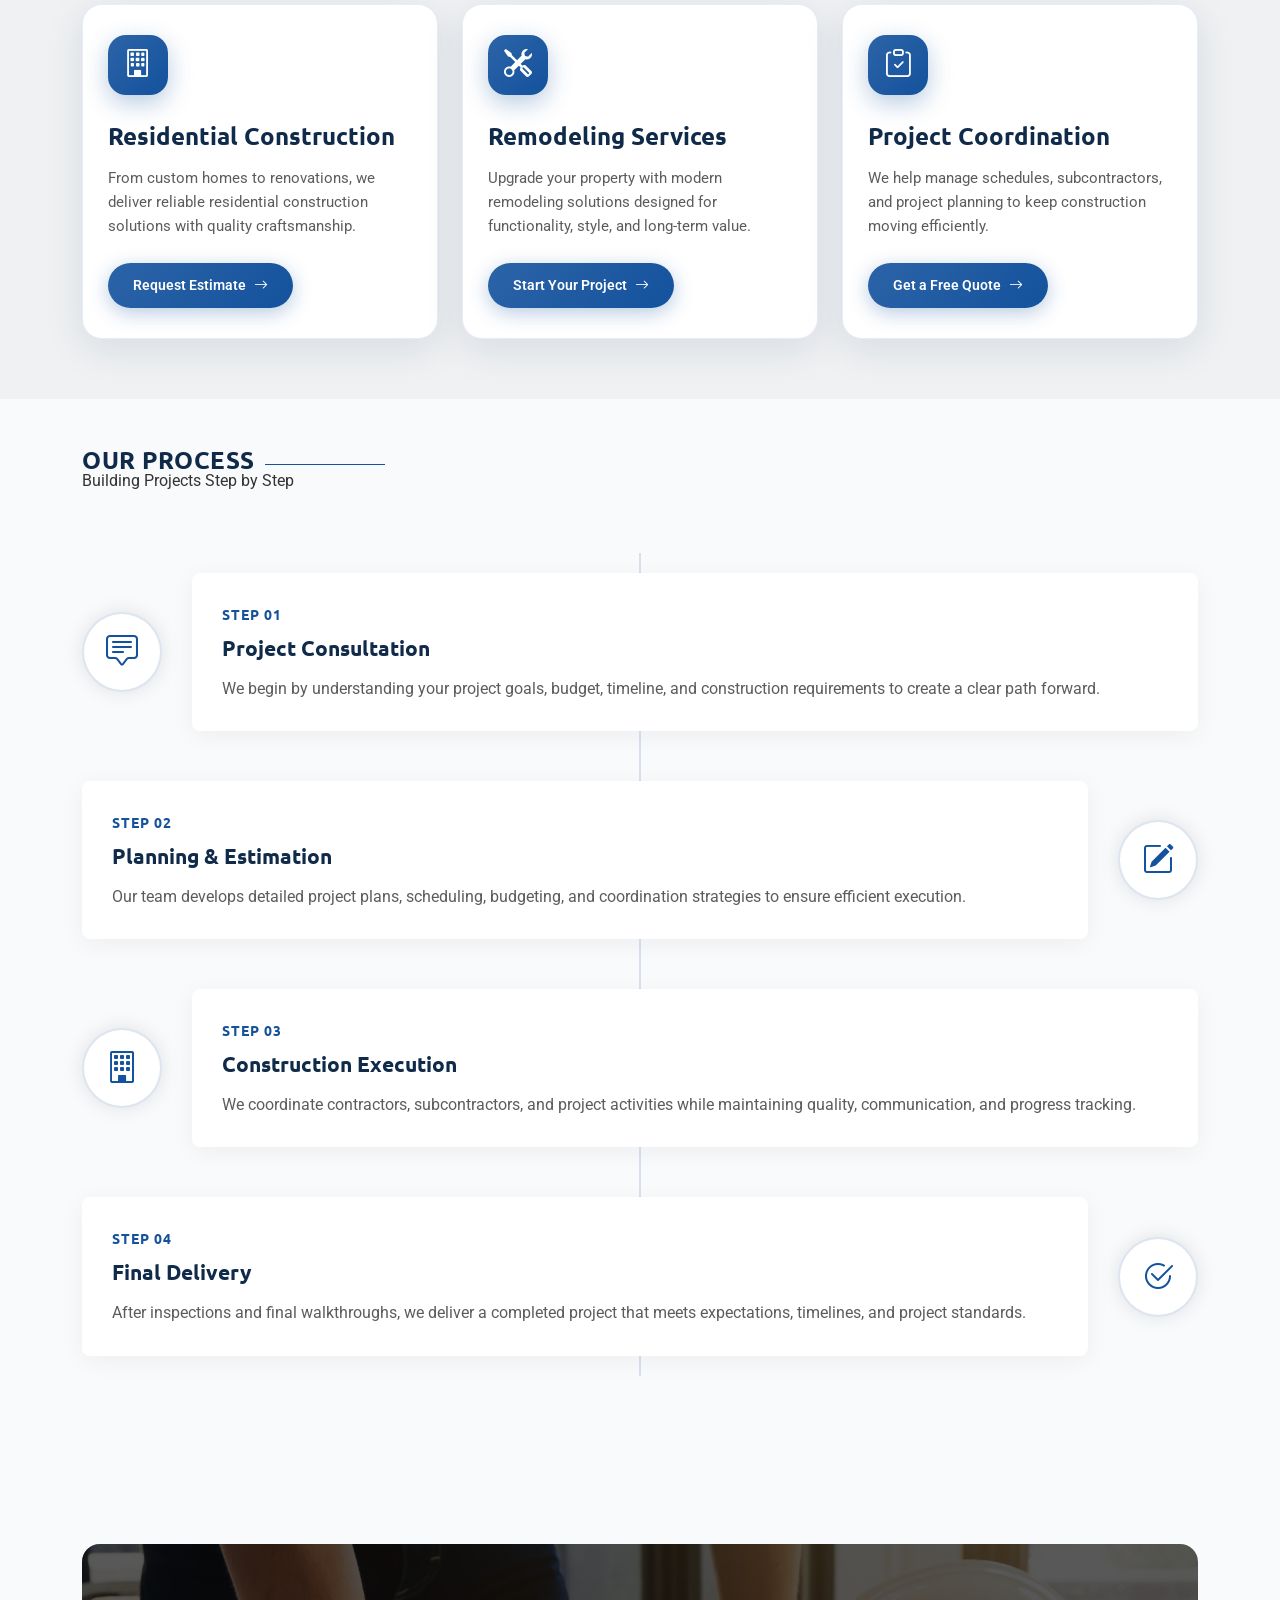
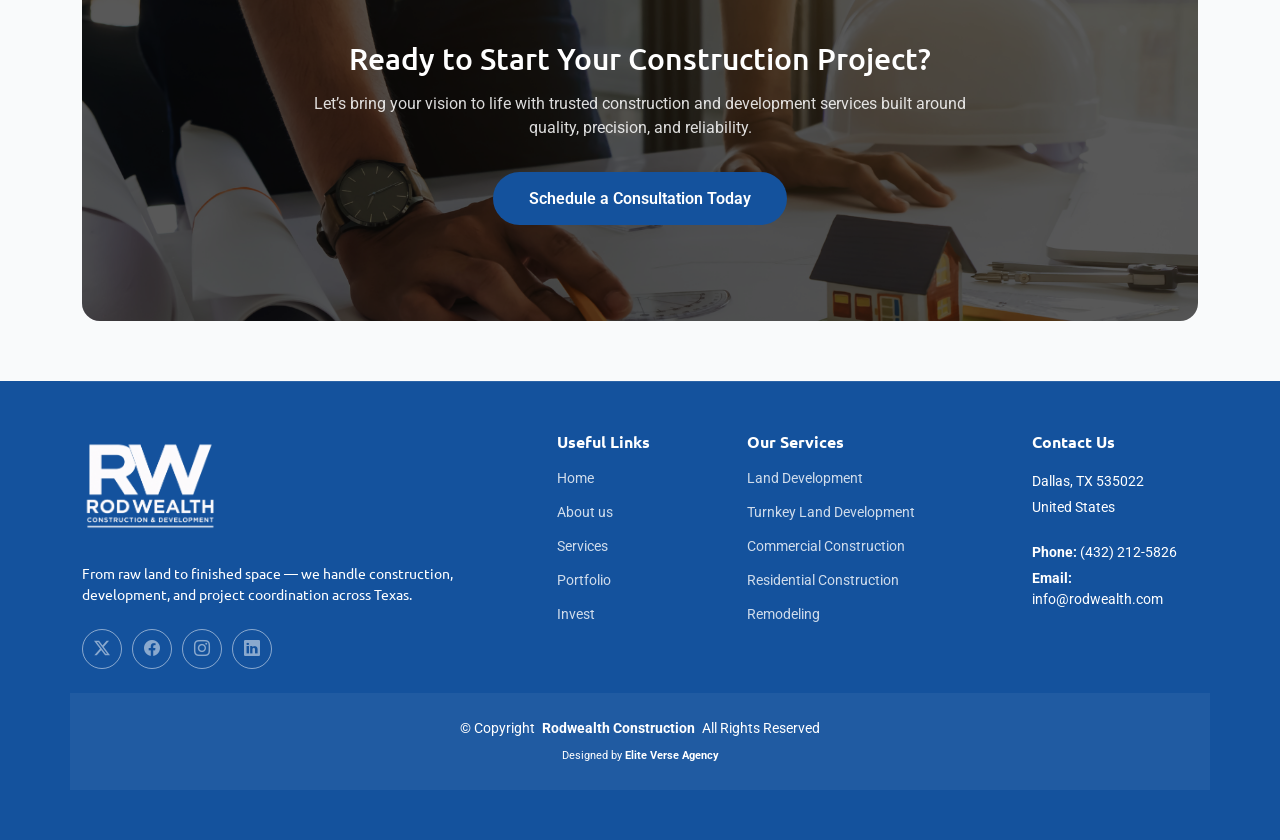
==== commit 74ba403f: "fourth commit" ====
--- a/about.html
+++ b/about.html
@@ -4,7 +4,7 @@
 <head>
   <meta charset="utf-8">
   <meta content="width=device-width, initial-scale=1.0" name="viewport">
-  <title>About - Rod Wealth Construction & Development</title>
+  <title>About - Rodwealth Construction & Development</title>
   <meta name="description" content="">
   <meta name="keywords" content="">
 
@@ -59,7 +59,16 @@
         <nav id="navmenu" class="navmenu">
           <ul>
             <li><a href="index.html">Home</a></li>
-            <li><a href="services.html">Services</a></li>
+            <li class="dropdown"><a href="services.html"><span>Services</span> <i
+                  class="bi bi-chevron-down toggle-dropdown"></i></a>
+              <ul>
+                <li><a href="land-development.html">Land Development</a></li>
+                <li><a href="turnkey-land-development.html">Turnkey Land Development</a></li>
+                <li><a href="commercial-construction.html">Commercial Construction</a></li>
+                <li><a href="residential-construction.html">Residential Construction</a></li>
+                <li><a href="remodeling.html">Remodeling</a></li>
+              </ul>
+            </li>
             <li><a href="about.html" class="active">About</a></li>
             <li><a href="projects.html">Projects</a></li>
             <li><a href="invest.html">Invest</a></li>
@@ -103,7 +112,7 @@
           <div class="col-lg-5" data-aos="zoom-in" data-aos-delay="200">
             <div class="image-gallery">
               <div class="primary-image">
-                <img src="assets/img/projects/3.webp" alt="Modern Property" class="img-fluid">
+                <img src="assets/img/construction/insta2.webp" alt="Modern Property" class="img-fluid">
                 <div class="experience-badge">
                   <div class="badge-content">
                     <div class="number"><span class="purecounter"></span>8+</div>
@@ -120,7 +129,7 @@
           <div class="col-lg-7" data-aos="fade-left" data-aos-delay="300">
             <div class="content">
               <div class="section-header">
-                <span class="section-label">About Rod Wealth Construction</span>
+                <span class="section-label">About Rodwealth Construction</span>
                 <h2>Built on Execution, Trust & Results</h2>
               </div>
 
@@ -403,7 +412,7 @@
         <div class="cta-container text-center mt-5" data-aos="fade-up" data-aos-delay="300">
           <h3>Ready to Start Your Construction Project?</h3>
           <p>Let’s bring your vision to life with trusted construction and development services built around quality, precision, and reliability.</p>
-          <a href="contact.html" class="btn btn-cta">Request a Free Quote</a>
+          <a href="contact.html" class="btn btn-cta">Schedule a Consultation Today</a>
         </div>
 
       </div>
@@ -422,7 +431,8 @@
             <img src="assets/img/RodWealth-FooterLogo.png" alt="" style="max-height: 86px;">
 
           </a>
-          <p>From raw land to finished space — we handle construction, development, and project coordination across Texas.</p>
+          <p>From raw land to finished space — we handle construction, development, and project coordination across
+            Texas.</p>
           <div class="social-links d-flex mt-4">
             <a href=""><i class="bi bi-twitter-x"></i></a>
             <a href=""><i class="bi bi-facebook"></i></a>
@@ -442,18 +452,18 @@
           </ul>
         </div>
 
-        <div class="col-lg-2 col-6 footer-links">
+        <div class="col-lg-3 col-6 footer-links">
           <h4>Our Services</h4>
-          <ul>
-            <li><a href="services.html">Commercial Construction</a></li>
-            <li><a href="services.html">Residential Construction</a></li>
-            <li><a href="services.html">Industrial Construction</a></li>
-            <li><a href="services.html">Architectural Design</a></li>
-            <li><a href="services.html">Renovation & Remodeling</a></li>
-          </ul>
-        </div>
-
-        <div class="col-lg-3 col-md-12 footer-contact text-center text-md-start">
+            <ul>
+              <li><a href="land-development.html">Land Development</a></li>
+              <li><a href="turnkey-land-development.html">Turnkey Land Development</a></li>
+              <li><a href="commercial-construction.html">Commercial Construction</a></li>
+              <li><a href="residential-construction.html">Residential Construction</a></li>
+              <li><a href="remodeling.html">Remodeling</a></li>
+            </ul>
+        </div>
+
+        <div class="col-lg-2 col-md-12 footer-contact text-center text-md-start">
           <h4>Contact Us</h4>
           <p>Dallas, TX 535022</p>
           <p>United States</p>
@@ -465,7 +475,8 @@
     </div>
 
     <div class="container copyright text-center mt-4">
-      <p>© <span>Copyright</span> <strong class="px-1 sitename">Rod Wealth Construction</strong> <span>All Rights Reserved</span></p>
+      <p>© <span>Copyright</span> <strong class="px-1 sitename">Rodwealth Construction</strong> <span>All Rights
+          Reserved</span></p>
       <div class="credits">
         Designed by <a href="https://elite-verse.com/" target="_blank"><b>Elite Verse Agency</b></a>
       </div>
--- a/assets/css/main.css
+++ b/assets/css/main.css
@@ -205,7 +205,7 @@
 }
 
 .logo img {
-  max-height: 76px;
+  max-height: 90px;
   margin-right: 8px;
 }
 
@@ -530,7 +530,7 @@
 }
 
 .footer .footer-about .logo img {
-  max-height: 40px;
+  max-height: 106px !important;
   margin-right: 6px;
 }
 
@@ -836,7 +836,7 @@
 --------------------------------------------------------------*/
 .hero {
   position: relative;
-  padding: 120px 0;
+  padding: 90px 0;
   background-color: var(--background-color);
   overflow: hidden;
 }
@@ -871,7 +871,7 @@
   text-transform: uppercase;
   color: var(--accent-color);
   margin-bottom: 15px;
-  letter-spacing: 1px;
+  letter-spacing: 0.5px;
   position: relative;
   padding-left: 25px;
 }
@@ -1546,6 +1546,7 @@
   z-index: 1;
 }
 
+
 /* Keyframes for the ambient movement */
 @keyframes ambientDrift {
   0% {
@@ -1744,6 +1745,7 @@
   justify-content: space-between;
   align-items: center;
   margin-bottom: 15px;
+
 }
 
 .projects .project-category {
@@ -2139,7 +2141,23 @@
     font-size: 1rem;
   }
 }
-
+.testimonial-footer {
+  display: flex;
+  align-items: center;
+  justify-content: center;
+  text-align: center;
+}
+
+.author-details h4 {
+  margin-bottom: 4px;
+  font-size: 18px;
+  font-weight: 600;
+}
+
+.author-details .role {
+  color: #888;
+  font-size: 14px;
+}
 /*--------------------------------------------------------------
 # Certifications Section
 --------------------------------------------------------------*/
